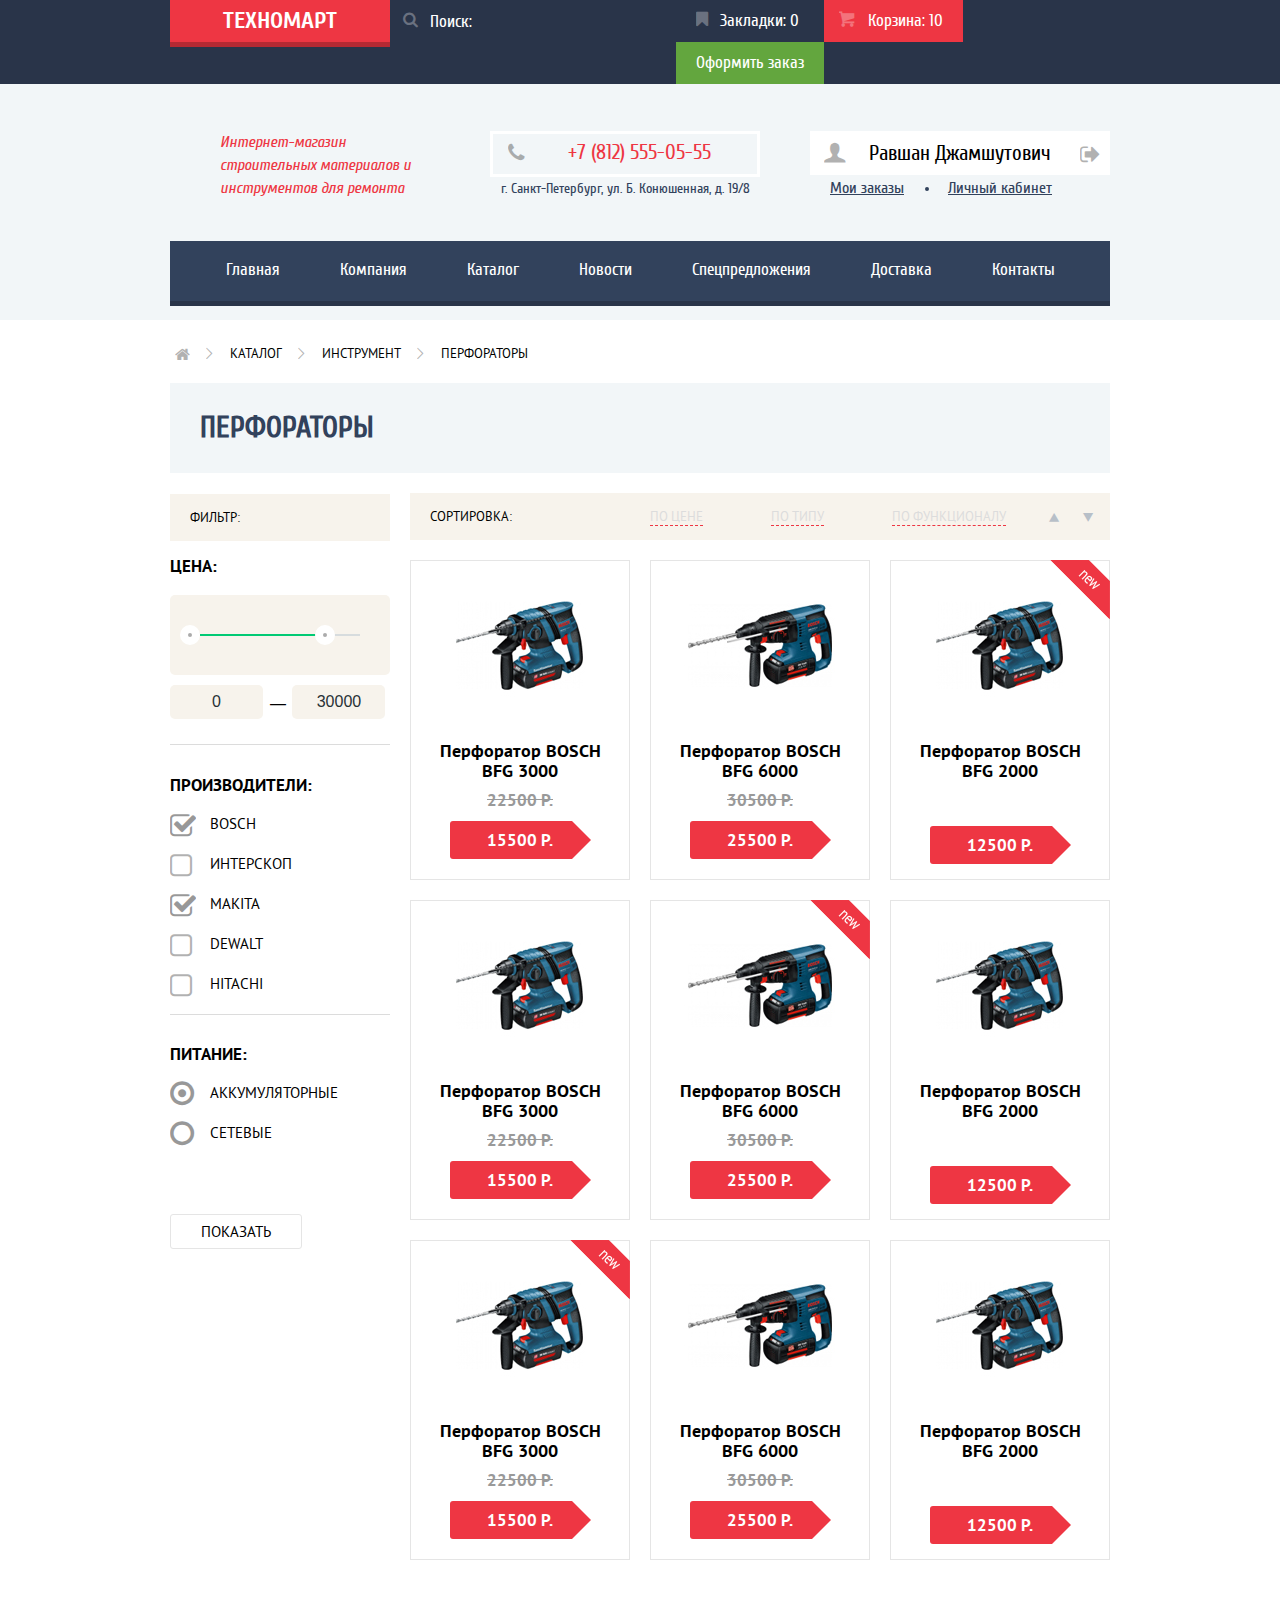
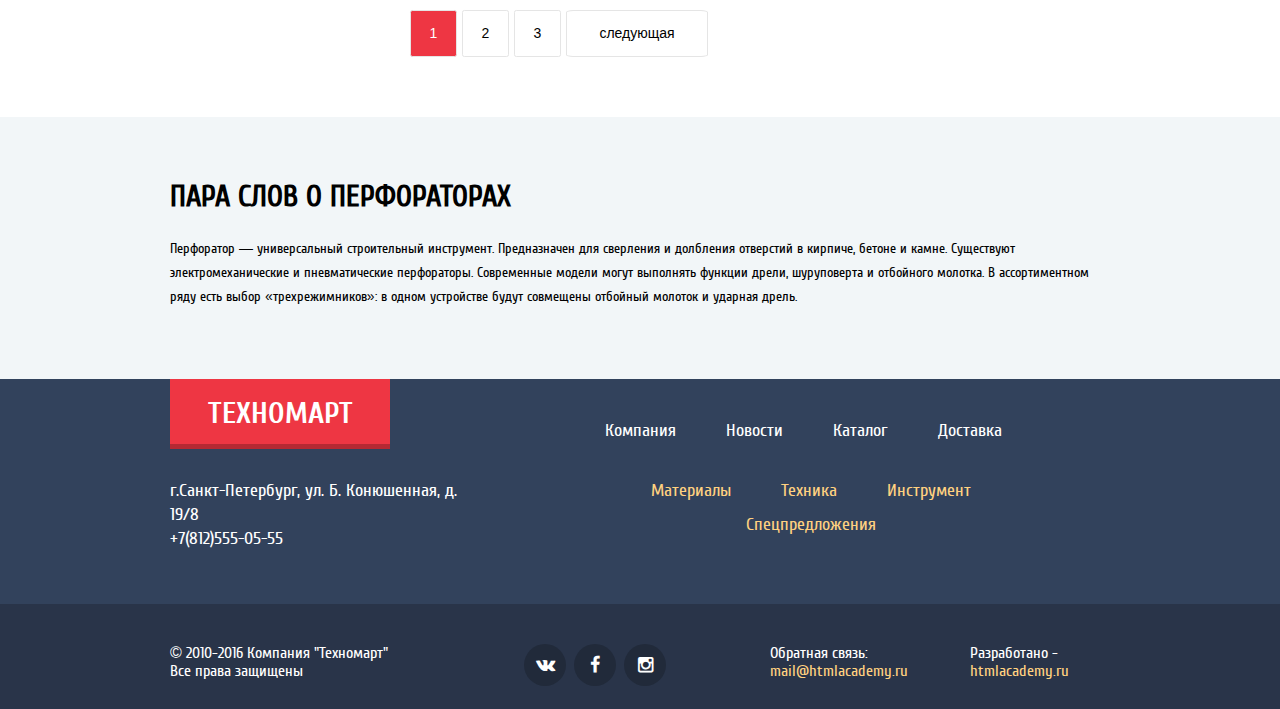
==== catalog.html @ ad040eb3 "правки" ====
<!DOCTYPE html>
<html lang="ru">
<head>
    <meta charset="UTF-8">
    <title>перфораторы</title>
    <link href="css/normalize.css" rel="stylesheet">
    <link href="css/style.css" rel="stylesheet">
</head>
<body>
<header class="main-header">
    <div class="header-top">
        <div class="container clearfix">
            <a class="button-top-logo" href="index.html">техномарт</a>
            <form class="header-top-search">
                 <input type="search" placeholder="Поиск:">
                <span  class="icon-search"></span>
            </form>
            <div class="header-top-nav">
                <a class="bookmarks" href="#"><span>Закладки: 0</span></a>
                <a class="cart indicator" href="#"><span>Корзина: 10</span></a>
                <a class="action" href="#"><span>Оформить заказ</span></a>
            </div>
        </div>
    </div>
    <div class="container">
        <div class="header-center clearfix">
            <div class="header-center-about">
                <p>Интернет-магазин строительных материалов и инструментов для ремонта</p>
            </div>
            <div class="header-center-contacts">
                <div class="phone">+7 (812) 555-05-55</div>
                <div class="address">г. Санкт-Петербург, ул. Б. Конюшенная, д. 19/8</div>
            </div>
            <div class="header-center-userblock header-center-userblock--margin">
              <div class="user-block">
                  <a class="user" href="#"><span>Равшан Джамшутович</span></a>
                  <a href="#" class="user-out">exit</a>
              </div>
                <a class="offers" href="#">Мои заказы</a>
                <a class="personal-account" href="#">Личный кабинет</a>
            </div>
        </div>

        <div class="header-navigation clearfix">
            <ul>
                <li><a href="index.html">Главная</a></li>
                <li><a href="#">Компания</a></li>
                <li><a href="catalog.html">Каталог</a></li>
                <li><a href="#">Новости</a></li>
                <li><a href="#">Спецпредложения</a></li>
                <li><a href="#">Доставка</a></li>
                <li><a href="#">Контакты</a></li>
            </ul>
        </div>

    </div>
</header>

<main>
    <div class="container">
        <div class="breadcrumbs">
            <ul>
                <li class="home-page"><a href="index.html"></a></li>
                <li><a href="#">каталог</a></li>
                <li><a href="#">инструмент</a></li>
                <li>перфораторы</li>
            </ul>
        </div>
        <div class="header">
            <h1>перфораторы</h1>
        </div>
        <div class="clearfix">
            <section class="conteiner-left">
                <div class="filters">
                    <span>фильтр:</span>
                </div>
                <div class="filter-header">
                    <h2>цена:</h2>
                </div>
                <div class="range-filter">
                    <div class="range-controls">
                        <div class="scale">
                            <div class="bar"></div>
                        </div>
                        <div class="toggle min-toggle"></div>
                        <div class="toggle max-toggle"></div>
                    </div>
                    <div class="price-controls">
                        <input class="min-price" type="text" value="0">
                        <input class="max-price" type="text" value="30000">
                    </div>
                </div>
                <form class="filter-items">
                    <div class="filter-manufacturers">
                        <h2>производители:</h2>

                        <div class="filter-checkbox">
                            <input type="checkbox" id="bosch" checked>
                            <label for="bosch">bosch</label>

                        </div>

                        <div class="filter-checkbox">
                            <input type="checkbox" id="interscop">
                            <label for="interscop">интерскоп</label>

                        </div>

                        <div class="filter-checkbox">
                            <input type="checkbox" id="makita" checked>
                            <label for="makita">makita</label>
                        </div>

                        <div class="filter-checkbox">
                            <input type="checkbox" id="dewalt">
                            <label for="dewalt">dewalt</label>
                        </div>

                        <div class="filter-checkbox">
                            <input type="checkbox" id="hitachi">
                            <label for="hitachi">hitachi</label>
                        </div>

                    </div>
                    <div class="filter-power">
                        <h2>питание:</h2>
                        <div class="filter-radio">
                            <input type="radio" id="accumulator" name="power" checked>
                            <label for="accumulator">аккумуляторные</label>
                        </div>

                        <div class="filter-radio">
                            <input type="radio" id="jack" name="power">
                            <label for="jack">сетевые</label>
                        </div>
                    </div>

                    <a class="button submit" href="#">показать</a>
                </form>
            </section>
            <section class="conteiner-right">
                <div class="sort-navigation">
                    <ul class="sort">
                        <li><span>сортировка:</span></li>
                        <li><a class="sort-price active" href="#">по цене</a></li>
                        <li><a class="sort-type" href="#">по типу</a></li>
                        <li><a class="sort-function" href="#">по функционалу</a></li>
                        <li><a class="controls" href="#"><span class="icon-up-dir"></span></a></li>
                        <li><a class="controls" href="#"><span class="icon-down-dir"></span></a></li>
                    </ul>
                </div>
                <div class="items">
                    <article class="item">
                        <div class="actions">
                            <a href="#" class="btn buy">Купить</a>
                            <a href="#" class="btn bookmark">В закладки</a>
                        </div>
                        <div class="item-image">
                            <img src="img/perforator1.jpg" width="218" height="170" alt="Перфоратор BOSCH BFG 3000">
                        </div>
                        <div class="item-title">Перфоратор <span>bosch bfg 3000</span></div>
                        <div class="item-price-last">22500 Р.</div>
                        <div class="item-price-new">15500 Р.</div>
                    </article>
                    <article class="item">
                        <div class="actions">
                            <a href="#" class="btn buy">Купить</a>
                            <a href="#" class="btn bookmark">В закладки</a>
                        </div>
                        <div class="item-image">
                            <img src="img/perforator2.jpg" width="218" height="170" alt="Перфоратор BOSCH BFG 6000">
                        </div>
                        <div class="item-title">Перфоратор <span>bosch bfg 6000</span></div>
                        <div class="item-price-last">30500 Р.</div>
                        <div class="item-price-new">25500 Р.</div>
                    </article>
                    <article class="item new nosale">

                        <div class="actions">
                            <a href="#" class="btn buy">Купить</a>
                            <a href="#" class="btn bookmark">В закладки</a>
                        </div>
                        <div class="item-image">
                            <img src="img/perforator1.jpg" width="218" height="170" alt="Перфоратор BOSCH BFG 3000">
                        </div>
                        <div class="item-title">Перфоратор <span>bosch bfg 2000</span></div>
                        <div class="item-price-new">12500 Р.</div>
                    </article>
                    <article class="item">
                        <div class="actions">
                            <a href="#" class="btn buy">Купить</a>
                            <a href="#" class="btn bookmark">В закладки</a>
                        </div>
                        <div class="item-image">
                            <img src="img/perforator1.jpg" width="218" height="170" alt="Перфоратор BOSCH BFG 3000">
                        </div>
                        <div class="item-title">Перфоратор <span>bosch bfg 3000</span></div>
                        <div class="item-price-last">22500 Р.</div>
                        <div class="item-price-new">15500 Р.</div>
                    </article>
                    <article class="item new">
                        <div class="actions">
                            <a href="#" class="btn buy">Купить</a>
                            <a href="#" class="btn bookmark">В закладки</a>
                        </div>
                        <div class="item-image">
                            <img src="img/perforator2.jpg" width="218" height="170" alt="Перфоратор BOSCH BFG 6000">
                        </div>
                        <div class="item-title">Перфоратор <span>bosch bfg 6000</span></div>
                        <div class="item-price-last">30500 Р.</div>
                        <div class="item-price-new">25500 Р.</div>
                    </article>
                    <article class="item nosale">
                        <div class="actions">
                            <a href="#" class="btn buy">Купить</a>
                            <a href="#" class="btn bookmark">В закладки</a>
                        </div>
                        <div class="item-image">
                            <img src="img/perforator1.jpg" width="218" height="170" alt="Перфоратор BOSCH BFG 2000">
                        </div>
                        <div class="item-title">Перфоратор <span>bosch bfg 2000</span></div>
                        <div class="item-price-new">12500 Р.</div>
                    </article>
                    <article class="item new">
                        <div class="actions">
                            <a href="#" class="btn buy">Купить</a>
                            <a href="#" class="btn bookmark">В закладки</a>
                        </div>
                        <div class="item-image">
                            <img src="img/perforator1.jpg" width="218" height="170" alt="Перфоратор BOSCH BFG 3000">
                        </div>
                        <div class="item-title">Перфоратор <span>bosch bfg 3000</span></div>
                        <div class="item-price-last">22500 Р.</div>
                        <div class="item-price-new">15500 Р.</div>
                    </article>
                    <article class="item">
                        <div class="actions">
                            <a href="#" class="btn buy">Купить</a>
                            <a href="#" class="btn bookmark">В закладки</a>
                        </div>
                        <div class="item-image">
                            <img src="img/perforator2.jpg" width="218" height="170" alt="Перфоратор BOSCH BFG 6000">
                        </div>
                        <div class="item-title">Перфоратор <span>bosch bfg 6000</span></div>
                        <div class="item-price-last">30500 Р.</div>
                        <div class="item-price-new">25500 Р.</div>
                    </article>
                    <article class="item nosale">
                        <div class="actions">
                            <a href="#" class="btn buy">Купить</a>
                            <a href="#" class="btn bookmark">В закладки</a>
                        </div>
                        <div class="item-image">
                            <img src="img/perforator1.jpg" width="218" height="170" alt="Перфоратор BOSCH BFG 2000">
                        </div>
                        <div class="item-title">Перфоратор <span>bosch bfg 2000</span></div>
                        <div class="item-price-new">12500 Р.</div>
                    </article>
                </div>

                <ul class="paginator">
                    <li class="paginator-item"><a class="active" href="#">1</a></li>
                    <li class="paginator-item"><a href="#">2</a></li>
                    <li class="paginator-item"><a href="#">3</a></li>
                    <li class="paginator-item paginator-item-next"><a href="#">следующая</a></li>
                </ul>

            </section>
        </div>

    </div>
    <section class="info">
        <div class="container">
            <h3>пара слов о перфораторах</h3>
            <p>Перфоратор — универсальный строительный инструмент. Предназначен для сверления и долбления отверстий в
                кирпиче, бетоне и камне.
                Существуют электромеханические и пневматические перфораторы. Современные модели могут выполнять функции
                дрели, шуруповерта и отбойного молотка. В ассортиментном ряду есть выбор «трехрежимников»: в одном
                устройстве будут совмещены отбойный молоток и ударная дрель.
            </p>
        </div>
    </section>


</main>

<footer class="main-footer">
    <div class="container">
        <div class="footer-top clearfix">
            <a class="header-top-logo" href="index.html">техномарт</a>
            <div class="footer-top-navigation">
                <ul>
                    <li><a href="#">Компания</a></li>
                    <li><a href="#">Новости</a></li>
                    <li><a href="#">Каталог</a></li>
                    <li><a href="#">Доставка</a></li>
                    <li><a href="#">Контакты</a></li>
                </ul>
            </div>
        </div>
        <div class="footer-center clearfix">
            <div class="footer-center-contacts">
                <div class="address">г.Санкт-Петербург, ул. Б. Конюшенная, д. 19/8</div>
                <div class="phone">+7(812)555-05-55</div>
            </div>
            <div class="footer-center-navigation">
                <ul>
                    <li><a href="#">Материалы</a></li>
                    <li><a href="#">Техника</a></li>
                    <li><a href="#">Инструмент</a></li>
                    <li><a href="#">Спецпредложения</a></li>
                </ul>
            </div>
        </div>
    </div>
    <div class="footer-bottom">
        <div class="container">
            <div class="footer-bottom-info">
                <div>© 2010-2016 Компания "Техномарт"</div>
                <div> Все права защищены</div>
            </div>
            <div class="footer-bottom-social">
                <a class="social-btn vk" href="#"></a>
                <a class="social-btn facebook" href="#"></a>
                <a class="social-btn instagramm" href="#"></a>
            </div>

            <div class="footer-bottom-develop">
                <span>Разработано -</span>
                <a class="cite" href="https://htmlacademy.ru">htmlacademy.ru</a>
             </div>


                <div class="footer-bottom-mail">
                    <span>Обратная связь:</span>
                    <a class="cite" href="https://htmlacademy.ru/contacts">mail@htmlacademy.ru</a>
                </div>


        </div>
    </div>
</footer>

 <div class="modal-content">
     <button class="modal-content-close" type="button" title="Закрыть">Закрыть</button>
     <div class="modal-cart">
        <h2 class="modal-content-title">Товар добавлен в корзину!</h2>
    </div>

    <div class="modal-bottom">
        <a class="button-2 order" href="#">оформить заказ</a>
        <a class="button-2 close" href="#">продолжить покупки</a>
    </div>
</div>


<script src="js/popup-cart.js"></script>


</body>
</html>
---- css/style.css ----
@font-face {
    font-family: "Cuprum Regular";
    src: url("../fonts/cuprum.woff");
}

@font-face {
    font-family: "Cuprum Bold";
    src: url("../fonts/cuprumbold.woff");
}

@font-face {
    font-family: "Cuprum Bold Italic";
    src: url("../fonts/cuprumbolditalic.woff");
}

@font-face {
    font-family: "Cuprum Italic";
    src: url("../fonts/cuprumitalic.woff");
}

@font-face {
    font-family: "PT Sans Regular";
    src: url("../fonts/ptsans.woff");
}

@font-face {
    font-family: "PT Sans Bold";
    src: url("../fonts/ptsansbold.woff");
}

@font-face {
    font-weight: normal;
    font-style: normal;

    font-family: "symbols-technomart";
    src: url("../fonts/symbols-technomart.woff") format("woff"),
    url("../fonts/symbols-technomart.woff2") format("woff2");
}

[class^="icon-"]::before,
[class*=" icon-"]::before {
    display: inline-block;
    width: 1em;
    margin-right: 0.2em;
    margin-left: 0.2em;

    font-weight: normal;
    line-height: 1em;
    font-family: "symbols-technomart";
    text-align: center;
    text-transform: none;
    text-decoration: inherit;
    font-style: normal;
    font-variant: normal;

    speak: none;
}

.icon-left::before {
    content: "\3c";
}

/* "&lt;" */
.icon-right::before {
    content: "\3e";
}

/* "&gt;" */
.icon-basket::before {
    content: "\62";
}

/* "b" */
.icon-facebook::before {
    content: "\66";
}

/* "f" */
.icon-twitter::before {
    content: "\74";
}

/* "t" */
.icon-vk::before {
    content: "\76";
}

/* "v" */
.icon-up::before {
    content: "\2c4";
}

/* "˄" */
.icon-down::before {
    content: "\2c5";
}

/* "˅" */
.icon-left-big::before {
    content: "\2190";
}

/* "←" */
.icon-right-big::before {
    content: "\2192";
}

/* "→" */
.icon-login::before {
    content: "\2386";
}

/* "⎆" */
.icon-logout::before {
    content: "\241b";
}

/* "␛" */
.icon-up-dir::before {
    content: "\25b2";
    line-height: 18px;
}

/* "▲" */
.icon-down-dir::before {
    content: "\25bc";
    line-height: 18px;
}

/* "▼" */
.icon-circle::before {
    content: "\25cb";
}

/* "○" */
.icon-circle-dot::before {
    content: "\25cf";
}

/* "●" */
.icon-star::before {
    content: "\2605";
}

/* "★" */
.icon-check-off::before {
    content: "\2610";
}

/* "☐" */
.icon-check-on::before {
    content: "\2611";
}

/* "☑" */
.icon-youtube::before {
    content: "\f39e";
}

/* "" */
.icon-home::before {
    content: "🏠";
}

/* "\1f3e0" */
.icon-user::before {
    content: "👨";
}

/* "\1f468" */
.icon-phone::before {
    content: "📞";
}

/* "\1f4de" */
.icon-instagramm::before {
    content: "📷";
}

/* "\1f4f7" */
.icon-search::before {
    content: "🔍";
}

/* "\1f50d" */
.icon-bookmark::before {
    content: "🔖";
}

/* "\1f516" */

.icon-search {
    position: absolute;
    color: #6a7180;
    right: 208px;
    bottom: 13px;
}

.header-top-search:hover .icon-search {
    color: #ffffff;
}

.header-top-search input[type="search"]:focus + span {
    color: #ee3643;
}

.icon-up-dir, .icon-down-dir {
    color: #b7bfc8;
    font-size: 22px;

}

.icon-up-dir:hover, .icon-down-dir:hover {
    color: #010101;
}

.icon-up-dir:active, .icon-down-dir:active {
    color: #ee3643;
}

html, body {
    margin: 0;
    padding: 0;
}

a {
    text-decoration: none;
}

.container {
    margin: 0 auto;
    width: 940px;
    padding: 0 10px;
}

.clearfix::after {
    content: "";
    display: table;
    clear: both;
}

img {
    max-width: 100%;
    height: auto;
}

/* header */

.main-header {
    min-height: 320px;
    background-color: #f2f6f8;
    font-family: "Cuprum Regular", 'Arial', sans-serif;
}

.header-top {
    background-color: #293449;
    min-height: 42px;

}

.header-top .button-top-logo {
    float: left;
    width: 220px;
    background-color: #ee3643;
    color: #ffffff;
    font-family: "Cuprum Bold", 'Arial', sans-serif;
    font-size: 24px;
    line-height: 24px;
    text-transform: uppercase;
    text-align: center;
    padding-top: 9px;
    padding-bottom: 9px;
    position: relative;
}

.button-top-logo::after {
    content: '';
    border: 5px solid #b52933;
    border-top: none;
    border-right: none;
    border-left: none;
    position: absolute;
    top: 100%;
    left: 0;
    width: 100%;
}

.header-top .button-top-logo:hover, .header-top .button-top-logo:active {
    background-color: #ca2c37;
}

.header-top-search {
    float: left;
    width: 240px;
    height: 42px;
    position: relative;
}

input[type="search"] {
    border: none;
    background: none;
    outline: none;
    width: 245px;
    font-size: 17px;
    height: 40px;
    padding-left: 40px;
    font-family: "Cuprum Regular", 'Arial', sans-serif;
}

.header-top-search input[type="search"]:focus {
    background: #ffffff;
}

.header-top-search input::-webkit-input-placeholder {
    color: #ffffff;
}

.header-top-nav {
    float: right;
    width: 434px;
    font-size: 0;
    font-family: "Cuprum Regular", 'Arial', sans-serif;

    line-height: 18px;
}

a.bookmarks, a.cart, a.action {
    font-size: 17px;
    display: inline-block;
    vertical-align: top;
    text-align: center;
    position: relative;
    color: #ffffff;
}

a.bookmarks:hover:not(.indicator), a.cart:hover:not(.indicator) {
    background-color: #212a3a;
}

a.bookmarks, a.cart {
    padding: 12px 25px 12px 44px;
}

.header-top-nav a:active span {
    opacity: 0.5;
}

a.bookmarks::before {
    content: "\1f516";
    position: absolute;
    bottom: 13px;
    left: 20px;
    display: block;
    font-family: symbols-technomart;
    color: #ffffff;
    opacity: 0.3;
}

a.bookmarks:hover::before, a.cart:hover::before {
    opacity: 1;
}

a.bookmarks:active::before, a.cart:active::before {
    opacity: 0.3;
}

a.cart {
    text-align: right;
    padding-right: 20px;
}

a.cart::before {
    content: "\62";
    position: absolute;
    bottom: 13px;
    left: 15px;
    display: block;
    font-family: symbols-technomart;
    color: #ffffff;
    opacity: 0.3;
}

.indicator{
    background: #ee3643;
}

.indicator:hover {
    background-color: #ca2c37;
}

a.action {
    background-color: #63a63e;
    padding: 12px 20px;
}

a.action:hover {
    background-color: #5fbb2d;
}

.action:active {
    opacity: 0.9;
}

.header-center {
    min-height: 90px;
    padding-top: 47px;
    padding-bottom: 20px;
}

.header-center-about {
    float: left;
    width: 200px;
    color: #ee3643;
    font-family: "Cuprum Italic", 'Arial', sans-serif;
    text-align: left;
    margin-left: 50px;
    margin-right: 70px;
    font-size: 16px;
    line-height: 23px;
}

.header-center-about p {
    margin: 0;
}

.header-center-contacts {
    float: left;
    width: 270px;
}

.header-center-contacts .phone {
    color: #ee3643;
    font-size: 21px;
    line-height: 17px;
    border: 3px solid white;
    position: relative;
    height: 30px;
    padding-top: 10px;
    padding-left: 75px;
}

.header-center-contacts .phone::before {
    content: "\1f4de";
    position: absolute;
    bottom: 13px;
    left: 15px;
    display: block;
    font-family: symbols-technomart;
    color: #000000;
    opacity: 0.3;
}

.header-center-contacts .address {
    color: #32425c;
    font-size: 14px;
    line-height: 24px;
    text-align: center;
}

.header-center-userblock {
    float: right;
    width: 300px;
}

.header-center-userblock--margin{
    margin-top:15px;
}

a.login {

    background-color: #ffffff;
    position: relative;

    padding-top: 12px;
    padding-bottom: 12px;
    padding-left: 50px;
    padding-right: 25px;

    font-size: 21px;
    line-height: 18px;
    color: #000000;
    margin-right: 10px;
    margin-left: 5px;
    display: inline-block;
    vertical-align: top;
}

a.login::before {
    content: "\2386";
    position: absolute;
    bottom: 13px;
    left: 20px;
    display: block;
    font-family: symbols-technomart;
    color: #000000;
    opacity: 0.3;
}

a.login:hover {
    color: #ee3643;
}

a.login:hover::before {
    opacity: 1;
}

a.login:active::before {
    opacity: 0.3;
}

a.registration {

    background-color: #ffffff;
    padding: 12px 25px;
    font-size: 21px;
    line-height: 18px;
    color: #000000;
    display: inline-block;
    vertical-align: top;
}

a.registration:hover {
    color: #ee3643;
}

a.registration:active, a.login:active, a.offers:active, a.personal-account:active {
    color: #c5c5c5;
}

a.user {
    color: #000000;
    font-size: 21px;
    line-height: 18px;
    vertical-align: top;
    padding-left: 10px;
    padding-right: 10px;
    padding-bottom: 13px;
    padding-top: 13px;
    background-color: #ffffff;
    display: block;
    text-align: center;
    margin-top: -15px;
    position: relative;
}

a.user::before {
    content: "\1f468";
    position: absolute;
    bottom: 13px;
    left: 14px;
    display: block;
    font-family: "symbols-technomart";
    color: #000000;
    opacity: 0.3;
}

a.user:hover::before {
    opacity: 1;
    color: #32425c;
}

.user:active span, a.user:active::before, .offers:active, .personal-account:active {
    opacity: 0.3;
}

.user-block{
    position: relative;

}

.user-out{
    font-size: 0;
    display: block;
}

a.user-out::after {
    content: "\241b";
    position: absolute;
    bottom: 9px;
    right: 10px;
    display: block;
    font-family: "symbols-technomart";
    color: #000000;
    opacity: 0.3;
    font-size: 22px;
}

a.user-out:hover::after{
    color: #32425c ;
    opacity: 1;
}

a.user-out:active::after{
    color: #000000 ;
    opacity: 0.3;
}

.offers, .personal-account {
    color: #32425c;
    font-size: 16px;
    line-height: 26px;
    text-decoration: underline;
    margin-left: 20px;
    padding-right: 20px;
}

a.offers:hover, a.personal-account:hover {
    color: #ee3643;
}

.personal-account {
    position: relative;
}

.personal-account::before {
    content: '';
    border: 2px solid #32425c;
    border-radius: 50%;
    position: absolute;
    top: 8px;
    left: -23px;

}

.header-navigation {
    border: 5px solid #293449;
    border-top: none;
    border-right: none;
    border-left: none;
    font-size: 0;
}

.header-navigation ul {
    margin: 0;
    background-color: #32425c;
    height: 60px;
    text-align: center;
    font-size: 0;
}

.header-navigation li {
    display: inline-block;
    vertical-align: top;

}

.header-navigation a {
    font-size: 17px;
    line-height: 17px;
    color: #ffffff;
    display: block;
    padding-top: 20px;
    padding-bottom: 25px;
    padding-left: 30px;
    padding-right: 30px;
}

.header-navigation a:hover {
    background-color: #293449;
}

.header-navigation a:active {
  background-color: #1d2739;
    color: rgba(255, 255, 255, 0.51);
}

.header-navigation ul:first-child {
    padding-left: 0px;

}

/* catalog */

.breadcrumbs {
    font-size: 0;
    padding-top: 25px;
    margin-left: -20px;

}

.home-page {
    position: relative;
}

.home-page::before {
    content: "\1f3e0";
    position: absolute;
    bottom: 0;
    right: 40px;
    display: block;
    font-family: "symbols-technomart";
    color: #000000;
    opacity: 0.3;
    font-size: 16px;
}

.breadcrumbs a::before {
    content: "\3e";
    position: absolute;
    bottom: 0;
    right: 18px;
    display: block;
    font-family: "symbols-technomart";
    color: #000000;
    opacity: 0.3;
}

.breadcrumbs li {
    display: inline-block;
    vertical-align: top;
    position: relative;
    font-size: 13px;
    color: #000000;
    line-height: 18px;
    font-family: "PT Sans Regular", 'Arial', sans-serif;
    text-transform: uppercase;
}

.breadcrumbs a {
    font-size: 13px;
    padding-right: 40px;
    color: #000000;
    line-height: 18px;
    font-weight: normal;
    font-family: "PT Sans Regular", 'Arial', sans-serif;
    text-transform: uppercase;

}

.header h1 {
    background-color: #f2f6f8;
    font-family: "Cuprum Regular", 'Arial', sans-serif;
    line-height: 30px;
    font-size: 30px;
    text-transform: uppercase;
    color: #32425c;
    height: 60px;
    padding-left: 30px;
    padding-top: 30px;
}

.conteiner-left {
    width: 220px;
    float: left;
    margin-top: 15px;
}

.filters span {
    font-family: PT Sans Regular, 'Arial', sans-serif;
    font-size: 13px;
    line-height: 18px;
    background-color: #f7f3ec;
    text-transform: uppercase;
    padding: 15px 150px 15px 20px;

}

h2 {
    font-family: PT Sans Bold, 'Arial', sans-serif;
    font-size: 17px;
    line-height: 30px;
    text-transform: uppercase;
    padding-top: 10px;

}

.range-filter {
    width: 220px;
    margin-bottom: 25px;

}

.range-controls {
    position: relative;
    height: 80px;
    margin-bottom: 10px;
    padding: 0 30px;
    border-radius: 5px;
    overflow: hidden;
    background-color: #f7f3ec;
}

.scale {
    margin-top: 39px;
    height: 2px;
    background-color: #d7dcde;
}

.bar {
    height: 2px;
    background: #00ca74;
    width: 130px;
}

.toggle {
    position: absolute;
    top: 30px;
    width: 4px;
    height: 4px;
    border: 8px solid white;
    background: #ababab;
    cursor: pointer;
    border-radius: 50%;
}

.min-toggle {
    left: 10px;
}

.max-toggle {
    left: 145px;
}

.price-controls input {
    width: 55px;
    padding: 8px 19px;
    border: none;
    background: #f7f3ec;
    font-size: 16px;
    font-family: "Tahoma", sans-serif;
    text-align: center;
    color: #283136;
    border-radius: 5px;
    outline: none;
}

.price-controls {
    position: relative;
}

.price-controls::after {
    content: '—';
    position: absolute;
    left: 100px;
    top: 10px;

}

input.min-price {
    margin-right: 25px;
}

.filter-checkbox label, .filter-radio label {
    font-family: PT Sans Regular, 'Arial', sans-serif;
    font-size: 15px;
    line-height: 20px;
    text-transform: uppercase;
    padding-left: 40px;
}

.filter-checkbox label:hover, .filter-radio label:hover {
    cursor: pointer;
}

.filter-checkbox input[type="checkbox"], .filter-radio input[type="radio"] {
    display: none;
}

.filter-checkbox input[type="checkbox"] + label, .filter-radio input[type="radio"] + label {
    position: relative;

}

.filter-checkbox input[type="checkbox"] + label::before {
    content: "\2610";
    display: block;
    position: absolute;
    top: 2px;
    left: 0;
    font-size: 28px;
    opacity: 0.3;
    font-family: "symbols-technomart";
}

.filter-checkbox input[type="checkbox"]:checked + label::before {
    content: "\2611";
    display: block;
    position: absolute;
    top: 2px;
    left: 0;
    font-size: 28px;
    opacity: 0.4;
    font-family: "symbols-technomart";
}

.filter-checkbox input[type="checkbox"]:disabled + label::before,
.filter-checkbox input[type="checkbox"]:checked:disabled + label::before,
.filter-radio input[type="radio"]:disabled + label::before,
.filter-radio input[type="radio"]:checked:disabled + label::before,
input:disabled + label, input:disabled + label:hover {
    opacity: 0.3;
    cursor: default;
}

.filter-radio input[type="radio"]:checked + label::before {
    content: "\25cf";
    display: block;
    position: absolute;
    top: 0px;
    left: 0;
    font-size: 28px;
    opacity: 0.4;
    font-family: "symbols-technomart";
}

.filter-radio input[type="radio"] + label::before {
    content: "\25cb";
    display: block;
    position: absolute;
    top: 0px;
    left: 0;
    font-size: 28px;
    opacity: 0.4;
    font-family: "symbols-technomart";
}

.filter-manufacturers {
    border-bottom: 1px solid gainsboro;
    border-top: 1px solid gainsboro;
}

.filter-power {

}

.filter-checkbox, .filter-radio {
    margin-bottom: 20px;

}

.filter-radio:last-child {
    margin-bottom: 80px;

}

a.button {
    border: 1px solid #e5e5e5;
    padding: 7px 30px;
    font-family: PT Sans Regular, 'Arial', sans-serif;
    font-size: 15px;
    line-height: 18px;
    color: #000000;
    text-transform: uppercase;
    border-radius: 3px;
}



a.button.submit:hover {
    border: 1px solid #bdc6ca;
    background-color: #ffffff;
}

a.button.submit:active {
    border: 1px solid #ee3643;
    background-color: #ffffff;
}

.conteiner-right {
    float: right;
    width: 700px;
}

.sort-navigation {
    font-family: PT Sans Regular, 'Arial', sans-serif;
    font-size: 13px;
    line-height: 18px;
    background-color: #f7f3ec;
    text-transform: uppercase;
    padding-top: 2px;
    height: 45px;
    text-align: left;
    vertical-align: top;
}

.sort-navigation ul {
    padding-left: 20px;
}

.sort-navigation li {
    display: inline-block;
    background-color: #f7f3ec;
    padding-right: 65px;
    vertical-align: top;
}

.sort-navigation li:first-child {
    padding-right: 135px;
}

.sort li:nth-child(4) {
    padding-right: 30px;
}

.sort li:nth-child(5), .sort li:nth-child(6) {
    padding-right: 0;
}

a.sort-price, a.sort-type, a.sort-function {
    color: gainsboro;
    border-bottom: 1px dashed #ee3643;
}

a.sort-price:hover, a.sort-type:hover, a.sort-function:hover {
    color: #000000;
    border-bottom: 1px solid #ee3643;
}

.sort-navigation a:active {
    border: none;
    color: #ee3643;
}

.paginator {
    font-size: 0;
    vertical-align: top;
    margin-top: 50px;
    margin-bottom: 60px;
    padding-left: 0;
}

.paginator a {
    text-decoration: none;
    display: block;
    font-size: 14px;
    line-height: 24px;
    border: 1px solid #e5e5e5;
    border-radius: 5%;
    width: 45px;
    min-height: 25px;
    text-align: center;
    padding: 10px 0px;
    color: #000000;
}

.paginator li a:active:not(.active) {
    border: 1px solid #ee3643;
    border-radius: 5%;
}

.paginator a.active {
    color: #ffffff;
    background-color: #ee3643;
    cursor: default;
}

.paginator a:hover:not(.active) {
    border: 1px solid #bdc6ca;
}

.paginator li {
    list-style: none;
    display: inline-block;
    margin-right: 5px;
    vertical-align: top;
}

.paginator-item-next a {
    width: 140px;
}

section.info {
    background-color: #f2f6f8;
}

h3 {
    font-family: "Cuprum Regular", 'Arial', sans-serif;
    line-height: 30px;
    font-size: 30px;
    text-transform: uppercase;
    color: #000000;
    padding-top: 65px;
    padding-bottom: 25px;
    margin: 0;

}

.info p {
    text-align: left;
    line-height: 24px;
    font-family: "Cuprum Regular", 'Arial', sans-serif;
    padding-bottom: 70px;
    font-size: 14px;
    margin: 0;
}

/* index */

section.promo {
    padding-top: 60px;
}

.promo-top {

}

.promo-item {
    width: 300px;
    height: 125px;
    margin-bottom: 20px;
    position: relative;

}

.promo-name {
    font-family: "Cuprum Bold", 'Arial', sans-serif;
    font-size: 24px;
    line-height: 30px;
    color: #ffffff;
    padding-top: 20px;
    padding-left: 20px;
    display: block;
    margin-bottom: 20px;
}

.promo-btn {
    font-family: "Cuprum Regular", 'Arial', sans-serif;
    font-size: 14px;
    line-height: 18px;
    color: #ffffff;
    display: block;
    padding: 10px 10px;
    text-align: center;
    background-color: rgba(74, 74, 74, 0.2);
    width: 125px;
    border-radius: 7%;
    margin-left: 20px;
    text-transform: uppercase;
}

.promo-btn:hover {
    background-color: rgba(74, 74, 74, 0.3);
}

.promo-btn:active {
    background-color: rgba(74, 74, 74, 0.4);
}

.promo-item-materials {
    float: left;
    background-color: #f6b22d;
    margin-right: 20px;

}

.promo-item-materials::after {
    content: '';
    position: absolute;
    top: 35px;
    right: 45px;
    background: url("../img/sprite.png") 0 -135px no-repeat;
    width: 44px;
    height: 65px;
}

.promo-item-tools {
    float: left;
    background-color: #4aafde;
}

.promo-item-tools::after {
    content: '';
    position: absolute;
    top: 40px;
    right: 25px;
    background: url("../img/sprite.png") 0 -262px no-repeat;
    width: 75px;
    height: 61px;
}

.promo-item-tech {
    float: right;
    background-color: #cc79d1;
}

.promo-item-tech::after {
    content: '';
    position: absolute;
    top: 40px;
    right: 25px;
    background: url("../img/sprite.png") 0 -200px no-repeat;
    width: 78px;
    height: 62px;
}

.promo-bottom {
    margin-bottom: 30px;
}

.slider2 {
    background-color: #f2f6f8;
}

/* slider2 */

.slider {
    position: relative;
    width: 940px;
    min-height: 310px;
    margin: 0 auto;
    font-family: "Cuprum Regular", 'Arial', sans-serif;
    overflow: hidden;
}

.slider input[type="radio"] {
    display: none;
}

.slider-nav {
    position: absolute;
    bottom: 100px;
    z-index: 10;
    font-size: 0;
    left: -40px;
    text-align: center;
    width: 240px;
    height: 185px;
}

.slider-nav label {
    vertical-align: top;
    cursor: pointer;
    color: #ffffff;
    background-color: #32425c;
    font-family: "Cuprum Bold", 'Arial', sans-serif;
    font-size: 21px;
    line-height: 30px;
    display: block;
    border-bottom: 1px solid #293449;
    border-top: 1px solid #405069;
    padding-top: 15px;
    padding-bottom: 15px;
    text-align: left;
    padding-left: 20px;
}

.slider-nav label:hover {
    background-color: #293449;
}

.slider-nav label.active {
    background-color: #ffffff;
    color: #32425c;
}

.slider-nav::after {
    content: '';
    position: absolute;
    top: -45px;
    right: -1px;
    background: url("../img/separator.png") 0 0 no-repeat;
    width: 10px;
    height: 272px;
    display: block;
}

.slide {
    position: absolute;
    top: 30px;
    right: 0;
    width: 670px;
    height: 310px;
    overflow: hidden;
}

.slide-text {
    width: 300px;
    padding-left: 25px;
    margin-top: -40px;
}

.slides-title {
    font-family: "Cuprum Regular", 'Arial', sans-serif;
    font-size: 31px;
    line-height: 40px;
}

.slide p {
    line-height: 23px;
}

.slide:nth-child(1) {
    background: url("../img/layer131.png") 100% 30px no-repeat;
}

.slide:nth-child(2) {
    background: url("../img/layer130.png") 100% 30px no-repeat;
}

.slide:nth-child(3) {
    background: url("../img/layer119.png") 100% 30px no-repeat;
}

.slide {
    display: none;
}

#btn1:checked ~ .slider-slides .slide:nth-child(1) {
    display: block;
}

#btn2:checked ~ .slider-slides .slide:nth-child(2) {
    display: block;
}

#btn3:checked ~ .slider-slides .slide:nth-child(3) {
    display: block;
}

#btn1:checked ~ .slider-nav label[for="btn1"],
#btn2:checked ~ .slider-nav label[for="btn2"],
#btn3:checked ~ .slider-nav label[for="btn3"] {
    background: #ffffff;
    color: #32425c;
    border-bottom: 1px solid #ffffff;
    border-top: 1px solid #ffffff;
}

/*promo-slider*/

.promo-slider {
    float: left;
    position: relative;
    width: 620px;
    overflow: hidden;

    min-height: 270px;
}

.promo-slide {
    position: absolute;
    top: 0;
    left: 0;

    width: 100%;
    height: 270px;
}

.promo-slider-arrows {
    color: #ffffff;
    font-size: 45px;
}

.promo-slider-arrows .icon-left {
    position: absolute;
    left: 10px;
    top: 110px;
    cursor: pointer;
    z-index: 10;

}

.promo-slider-arrows .icon-right {
    position: absolute;
    right: 10px;
    top: 110px;
    cursor: pointer;
    z-index: 10;
}

.promo-slider input[type="radio"] {
    display: none;
}

.promo-slider-controls {
    position: absolute;
    bottom: 30px;
    left: 50%;
    z-index: 10;

    width: 200px;
    margin-left: -100px;

    text-align: center;
}

.promo-slider-controls label {
    display: inline-block;
    width: 4px;
    height: 4px;
    margin: 0 3px;

    vertical-align: top;

    background: #ffffff;
    border: 3px solid white;
    border-radius: 50%;
    cursor: pointer;
}

.promo-info {
    width: 245px;
    padding-left: 25px;
    padding-top: 25px;

}

.promo-info span {
    font-family: "Cuprum Bold", 'Arial', sans-serif;
    font-size: 36px;
    line-height: 30px;
    color: #ffffff;
    text-transform: uppercase;
}

.promo-info div {
    font-family: "PT Sans Regular", 'Arial', sans-serif;
    font-size: 18px;
    line-height: 24px;
    color: #ffffff;
    padding-top: 5px;
}

a.button-catalog {
    color: #ffffff;
    background-color: #ee3643;
    border: none;
    font-family: "Cuprum Regular", 'Arial', sans-serif;
    font-size: 14px;
    line-height: 18px;
    border-radius: 3%;
    text-align: center;

    padding-top: 11px;
    padding-bottom: 11px;
    margin-top: 120px;
    width: 130px;
    display: block;
}

a.button:hover {
    background-color: #ca2c37;
}

a.button:active {
    background-color: #ba2732;
}

.promo-slide:nth-child(1) {
    background: url("../img/layer99.jpg") 100% 0 no-repeat;
}

.promo-slide:nth-child(2) {
    background: url("../img/layer99copy.jpg") 100% 0 no-repeat;
}

#btn-1:checked ~ .promo-slides .promo-slide:nth-child(1) {
    left: 0;
}

#btn-1:checked ~ .promo-slides .promo-slide:nth-child(2) {
    left: 880px;
}

#btn-2:checked ~ .promo-slides .promo-slide:nth-child(1) {
    left: -880px;
}

#btn-2:checked ~ .promo-slides .promo-slide:nth-child(2) {
    left: 0;
}

#btn-1:checked ~ .promo-slider-controls label[for="btn-1"],
#btn-2:checked ~ .promo-slider-controls label[for="btn-2"] {
    background: #ba2732;
}

.promo-items {
    float: right;
    width: 300px;
}

.promo-item-sale {
    background-color: #85d179;
}

.promo-item-sale::after {
    content: '';
    position: absolute;
    top: 30px;
    right: 25px;
    background: url("../img/sprite.png") 0 0 no-repeat;
    width: 59px;
    height: 72px;
}

.promo-item-delivery {
    background-color: #f6b22d;
}

.promo-item-delivery::after {
    content: '';
    position: absolute;
    top: 40px;
    right: 25px;
    background: url("../img/sprite.png") 0 -72px no-repeat;
    width: 78px;
    height: 63px;
}

section .popular {

}

.popular-title {
    background-color: #f7f3ec;
    height: 90px;
}

h1 {
    font-family: "Cuprum Regular", 'Arial', sans-serif;
    font-size: 30px;
    line-height: 30px;
    text-transform: uppercase;
    color: #32425c;

}

.popular-title h1 {
    width: 375px;
    float: left;
    margin-left: 25px;
    font-weight: normal;
    padding-top: 10px;
}

a.button-popular {
    color: #ffffff;
    background-color: #ee3643;
    border: none;
    float: right;
    width: 215px;
    margin-top: 25px;
    margin-right: 25px;
    border-radius: 5%;
    text-align: center;
    font-family: "Cuprum Regular", 'Arial', sans-serif;
    font-size: 14px;
    line-height: 18px;
    border-radius: 5%;
    cursor: pointer;
    padding-bottom: 10px;
    padding-top: 10px;
}

/*  catalog items */

.items {
    font-size: 0;
    margin: 0;
    margin-bottom: 20px;
}

.item {
    display: inline-block;
    width: 218px;
    height: 318px;
    background-color: #ffffff;
    vertical-align: top;
    border: 1px solid #e5e5e5;
    margin-right: 20px;
    margin-top: 20px;
    position: relative;
    text-align: center;
}

.item .actions {
    display: none;
}

.item:hover .actions {
    display: block;
}

/*  index items */

.popular-items {
    font-size: 0;
    margin: 0;
    margin-bottom: 20px;
}

.popular-item:last-child, .item:nth-child(3n) {
    margin-right: 0;
}

.popular-item {
    display: inline-block;
    width: 218px;
    height: 318px;
    background-color: #ffffff;
    vertical-align: top;
    border: 1px solid #e5e5e5;
    margin-right: 20px;
    margin-top: 20px;
    position: relative;
    text-align: center;
}

.item:hover {
    border: 1px solid #ffffff;
    box-shadow: 0 5px 25px 0 rgba(41, 52, 73, 0.5);
}

.new::before {
    position: absolute;
    top: 0;
    right: 0;
    z-index: 10;
    width: 60px;
    height: 60px;
    content: '';
    background: url("../img/new-flag.png") no-repeat 0 0;
}

.popular-item.new::before {
    top: -1px;
    right: -1px;
}

.item.new::before {
    top: -1px;
    right: -1px;
}


.popular-item:hover {
    border: 1px solid #ffffff;
    box-shadow: 0 5px 25px 0 rgba(41, 52, 73, 0.5);
}

.item-title {
    font-size: 18px;
    line-height: 20px;
    color: #000000;
    font-weight: bold;
    font-family: PT Sans Bold, 'Arial', sans-serif;
    text-align: center;
    padding: 0 25px;
    margin-bottom: 10px;
    position: relative;
    display: inline-block;
    vertical-align: top;
    margin-top: 10px;
}

.nosale .item-title {
    margin-bottom: 45px;
}

.item-title span {
    text-transform: uppercase;
}

.item-price-last {
    font-size: 17px;
    line-height: 18px;
    color: #999999;
    font-weight: bold;
    text-decoration: line-through;
    text-align: center;
    margin-bottom: 10px;
    font-family: PT Sans Bold, 'Arial', sans-serif;
    min-height: 20px;
}

.item-price-new {
    font-size: 17px;
    line-height: 18px;
    color: #ffffff;
    font-weight: bold;

    position: relative;
    width: 80px;
    margin: 0 auto 20px;
    padding: 10px 30px;
    border-radius: 3px;
    background: #ee3643;
    font-family: PT Sans Bold, 'Arial', sans-serif;
}

.item-price-new:after {
    position: absolute;
    top: 0;
    right: -20px;
    width: 0;
    height: 0;
    content: '';
    border: 19px solid #fff;
    border-left-color: #ee3643;
}

.item-image {
    display: block;
    text-align: center;
    overflow: hidden;
}

.item-image img {

}

.actions {
    position: absolute;
    top: 0;
    left: 0;
    width: 218px;
    height: 88px;
    padding: 40px 0;
    background-color: #fff;
}

.actions .buy, .actions .bookmark {
    font-family: 'Cuprum Regular', 'Arial', sans-serif;
    font-size: 14px;
    display: block;
    width: 135px;
    margin: 0 auto 7px;
    padding: 10px 0;
    text-decoration: none;
    text-transform: uppercase;
    color: #fff;
    border-radius: 3px;
    background-color: #63a63e;
}

.actions .buy {
    box-shadow: inset 0 -3px 0 #518534;
    position: relative;
}

.actions .buy:hover {
    background-color: #5fbb2d;
}

a.buy:hover::before {
    color: #ffffff;
    opacity: 1;
}

a.buy:active::before {
    color: #ffffff;
    opacity: 1;
}

.actions .buy:active {
    background-color: #518534;
}

.actions .bookmark {
    width: 129px;
    padding: 7px 0;
    color: #63a63e;
    border: 3px solid #63a63e;
    background-color: #fff;
}

.actions .bookmark:hover {
    border: 3px solid #32425c;
}

.actions .bookmark:active {
    border: 3px solid #c1c6ce;
    color: #c1c6ce;
}

.popular-item .actions {
    display: none;
}

.popular-item:hover .actions {
    display: block;
}

.actions .buy::before {
    content: "\62";
    position: absolute;
    bottom: 11px;
    left: 15px;
    display: block;
    font-family: "symbols-technomart";
    text-transform: none;
    color: #ffffff;
    opacity: 0.3;
}

.popular-manufacturers {
    font-size: 0;
    margin: 0;
    margin-bottom: 55px;
}

.popular-manufacturers div {
    display: inline-block;
    width: 219px;
    height: 145px;
    vertical-align: top;
    border: 1px solid #e5e5e5;
    margin-right: 18px;
    margin-top: 20px;
    line-height: 145px;
    text-align: center;
}

.popular-manufacturers div img {
    vertical-align: middle;
}

.popular-manufacturers div:nth-child(4n) {
    margin-right: 0;
}

.popular-manufacturers div:hover {
    border: 1px solid #ffffff;
    box-shadow: 0 5px 25px 0 rgba(41, 52, 73, 0.5);
}

.popular-manufacturers div:active {
    border: 1px solid #ffffff;
    box-shadow: 0 5px 25px 0 rgba(41, 52, 73, 0.30);
    opacity: 0.3;
}

.service {
    width: 440px;
    padding-top: 30px;
}

.service h2 {
    font-family: "Cuprum Regular", 'Arial', sans-serif;
    font-size: 28px;
}

.service p {
    line-height: 23px;
}

section.info-tehnomart {
    margin-bottom: 85px;
    margin-top: 50px;
}

.info-company {
    float: left;
    width: 570px;
}

.info-company h2 {
    font-family: "Cuprum Regular", 'Arial', sans-serif;
    font-size: 30px;
}

.info-company p {
    font-family: "Cuprum Regular", 'Arial', sans-serif;
    padding-bottom: 10px;
    line-height: 23px;
}

.info-company ul {
    padding-bottom: 20px;
}

.info-company li {
    font-family: "Cuprum Regular", 'Arial', sans-serif;
    list-style: none;
    margin-bottom: 10px;
    font-weight: bold;
    font-size: 18px;
    position: relative;
}

.info-company li::before {
    content: '';
    background: url("../img/red-dash.png") 0 0 no-repeat;
    position: absolute;
    top: 10px;
    left: -36px;
    display: block;
    width: 25px;
    height: 2px;
}

a.button-1 {
    color: #ffffff;
    background-color: #ee3643;
    font-family: "Cuprum Regular", 'Arial', sans-serif;
    font-size: 14px;
    line-height: 18px;
    border-radius: 5%;
    padding: 10px 40px;
    text-transform: uppercase;
    text-align: center;
}

a.button-1:hover {
    background-color: #ca2c37;
}

a.button-1:active {
    background-color: #ba2732;
}

a.button-2 {
    color: #ffffff;
    background-color: #ee3643;
    font-family: "Cuprum Regular", 'Arial', sans-serif;
    font-size: 14px;
    line-height: 18px;
    border-radius: 5%;
    padding: 10px 60px;
    text-transform: uppercase;
    text-align: center;
}

a.button-2:hover {
    background-color: #ca2c37;
}

a.button-2:active {
    background-color: #ba2732;
}

.info-contacts {
    float: right;
    width: 300px;
}

.info-contacts h2 {
    font-family: "Cuprum Regular", 'Arial', sans-serif;
    font-size: 30px;
}

.info-contacts p {
    font-family: "Cuprum Regular", 'Arial', sans-serif;
    padding-bottom: 10px;
    line-height: 23px;
}

.info-contacts img {
    padding-bottom: 40px;

}

/* footer */

.main-footer {
    min-height: 300px;
    background-color: #32425c;
    font-family: "Cuprum Regular", 'Arial', sans-serif;
}

.footer-top {
    background-color: #32425c;
    min-height: 65px;
}

.header-top-logo {
    float: left;
    width: 220px;
    background-color: #ee3643;
    color: #ffffff;
    height: 45px;
    font-family: "Cuprum Bold", 'Arial', sans-serif;
    font-size: 30px;
    line-height: 30px;
    text-transform: uppercase;
    text-align: center;
    padding-top: 20px;
    border: 5px solid #b52933;
    border-top: none;
    border-right: none;
    border-left: none;
}

.footer-top-navigation {
    float: right;
    width: 700px;
}

.footer-top-navigation ul {
    margin: 0;
    background-color: #32425c;
    height: 60px;
    text-align: center;
    font-size: 0;
}

.footer-top-navigation li {
    display: inline-block;
    vertical-align: top;
}

.footer-top-navigation a {
    font-size: 18px;
    line-height: 24px;
    color: #ffffff;
    display: block;
    padding-top: 40px;
    padding-bottom: 10px;
    padding-right: 50px;
}

.footer-top-navigation a:hover, .footer-center-navigation a:hover {
    text-decoration: underline;
}

.footer-top-navigation a:active, .footer-center-navigation a:active {
    opacity: 0.4;
    text-decoration: none;
}

.footer-top-navigation ul:first-child {
    padding-left: 137px;
}

.footer-top-navigation ul:last-child {
    padding-right: 0;
    margin-right: 0;
}

.footer-center {
    background-color: #32425c;
    min-height: 125px;
    padding-top: 30px;
}

.footer-center-contacts {
    float: left;
    width: 320px;
    font-size: 18px;
    line-height: 24px;
    color: #ffffff;
    font-family: "Cuprum Regular", 'Arial', sans-serif;
}

.footer-center-navigation {
    float: right;
    width: 560px;

}

.footer-center-navigation ul {
    margin: 0;
    background-color: #32425c;
    height: 60px;
    text-align: center;
    font-size: 0;
}

.footer-center-navigation li {
    display: inline-block;
    vertical-align: top;
}

.footer-center-navigation a {
    font-size: 18px;
    line-height: 24px;
    color: #ffd180;
    display: block;
    padding-top: 0px;
    padding-bottom: 10px;
    padding-right: 50px;
}

.footer-center-navigation ul:first-child {
    padding-left: 12px;
}

.footer-center-navigation ul:last-child {
    padding-right: 0;
    margin-right: 0;
}

.footer-bottom {
    background-color: #293449;
    min-height: 65px;
    padding-top: 40px;

}

.footer-bottom-info {
    float: left;
    width: 240px;
    color: #ffffff;
    font-size: 16px;
    line-height: 18px;

}

.footer-bottom-social {
    float: left;
    width: 150px;
    text-align: center;
    margin-left: 110px;
}

.social-btn {
    display: inline-block;
    width: 40px;
    height: 40px;
    margin: 0 2px;
    vertical-align: top;
    border: 1px solid transparent;
    border-radius: 50%;
    background-color: #212a3a;
    position: relative;
}

.social-btn:hover {
    background-color: #ee3643;
}

.facebook::after {
    content: "\66";
    position: absolute;
    bottom: 10px;
    right: 15px;
    display: block;
    font-family: "symbols-technomart";
    color: #ffffff;
    font-size: 18px;
}

.instagramm::after {
    content: "\1f4f7";
    position: absolute;
    bottom: 10px;
    right: 12px;
    display: block;
    font-family: "symbols-technomart";
    color: #ffffff;
    font-size: 18px;
}

.vk::after {
    content: "\76";
    position: absolute;
    bottom: 10px;
    right: 10px;
    display: block;
    font-family: "symbols-technomart";
    color: #ffffff;
    font-size: 18px;
}

.footer-bottom-mail {
    color: #ffffff;
    float: right;
    width: 160px;
    margin-right: 40px;
}

.footer-bottom-develop {
    float: right;
    width: 140px;
    color: #ffffff;
}

a.cite {
    color: #ffd180;
}

a.cite:active {
    color: #ee3643;
}

a.cite:hover:not(:active) {
    text-decoration: underline;
}

/* Всплывающая форма catalog */

.modal-content {
    width: 620px;
    color: #000000;
    position: fixed;
    top: 413px;
    left: 50%;
    margin-left: -305px;
    box-shadow: 0 30px 50px rgba(0, 0, 0, 0.7);
    z-index: 10;
    border-top: 7px solid red;
    background: #ffffff url("../img/green-circle.png") 80px 48px no-repeat;
    display: none;
}

/* map */

.modal-content-map {
    width: 940px;
    height: 446px;

    background: #e9e5dc url("../img/big-map.jpg");

    top: 50%;
    left: 50%;

    margin-top: 1789px;
    margin-left: -470px;

    box-shadow: 0 0px 20px rgba(0, 0, 0, 0.4);

    position: absolute;
    display: none;

}
/* Всплывающая форма index*/

.modal-content-index {
    position: fixed;
    top: 150px;
    left: 50%;

    width: 620px;
    border-top: 7px solid red;

    margin-left: -306px;
    color: #000000;
    z-index: 10;
    background-color: #ffffff;
    box-shadow: 0 30px 50px rgba(0, 0, 0, 0.7);
    display: none;

}


@keyframes bounce {
    0%   {
        transform: translateY(-2000px);
    }
    70%  {
        transform: translateY(30px);
    }
    90%  {
        transform: translateY(-10px);
    }
    100% {
        transform: translateY(0);
    }
}

@keyframes shake {
    0%, 100% {
        transform: translateX(0);
    }
    10%, 30%, 50%, 70%, 90% {
        transform: translateX(-10px);
    }
    20%, 40%, 60%, 80% {
        transform: translateX(10px);
    }
}


.modal-content-show {
    display: block;
    animation: bounce 0.6s;

}

.modal-error {
    animation: shake 0.6s;
}


.modal-content-close {
    position: absolute;
    top: 5px;
    right: 5px;

    width: 30px;
    height: 30px;

    font-size: 0;

    background-color: transparent;
    border: 0;
    outline: 0;
    cursor: pointer;

}

.modal-content-close::before,
.modal-content-close::after {
    content: "";
    position: absolute;

    width: 25px;
    height: 4px;
    background-color: red;
    border-radius: 1px;

    top: 12px;
    left: 2px;
}

.modal-content-close::before {
    transform: rotate(45deg);
}

.modal-content-close::after {
    transform: rotate(-45deg);
}

h2.modal-content-title {
    font-size: 30px;
    line-height: 18px;
    text-transform: none;
    margin: 0;
    padding: 0;
    font-family: "Cuprum Regular", 'Arial', sans-serif;

}

.modal-cart{
    padding-bottom: 69px;
   padding-top: 69px;
    padding-left: 178px;
}

.modal-bottom {
    padding-top: 35px;
    padding-left: 80px;
    padding-right: 80px;
    background-color: #f1f1f1;
    padding-bottom: 35px;
}

.modal-content .modal-bottom{
    padding-bottom: 40px;
    padding-top: 40px;
}

a.close {
    color: #000000;
    background-color: #ffffff;
    padding: 12px 40px;
    margin-left: 20px;

}

a.order{
    padding: 12px 60px;
}

a.close:hover {
    background-color: #ffffff;
}

.message-item {
    display: inline-block;
    vertical-align: top;
    width: 220px;
}

.message-item:first-child {
    margin-right: 20px;
}

.message input {
    min-width: 206px;
    padding-top: 10px;
    padding-bottom: 10px;
    padding-left: 10px;
    outline: none;
    font-size: 13px;
    line-height: 18px;
    font-family: PT Sans Regular, 'Arial', sans-serif;
    border: 2px solid gainsboro;
    border-radius: 3px;
    margin-bottom: 20px;

}

.message label {
    font-family: "Cuprum Regular", 'Arial', sans-serif;
    font-size: 18px;
    line-height: 18px;
    display: block;
    margin-bottom: 10px;
}

.message textarea {
    border: 2px solid gainsboro;
    border-radius: 3px;
    width: 440px;
    min-height: 90px;
    padding: 10px;
    font-size: 13px;
    line-height: 18px;
    font-family: PT Sans Regular, 'Arial', sans-serif;
    resize: none;
    outline: none;
}

.message-text {

}

.modal-top {
    padding-top: 45px;
    padding-bottom: 35px;
    padding-left: 80px;
    padding-right: 80px;
    font-size: 0;
}

.modal-bottom input[type="submit"] {
    background-color: #ee3643;
    color: #ffffff;
    font-family: "Cuprum Regular", 'Arial', sans-serif;
    font-size: 14px;
    line-height: 18px;
    border-radius: 3px;
    border: none;
    padding: 10px 200px;
    outline: none;
    text-align: center;
    text-transform: uppercase;
    margin-bottom: 0;
}

.modal-bottom input[type="submit"]:hover {
    background-color: #ba2732;
}

.modal-bottom input[type="submit"]:active {
    background-color: #ba2732;
}
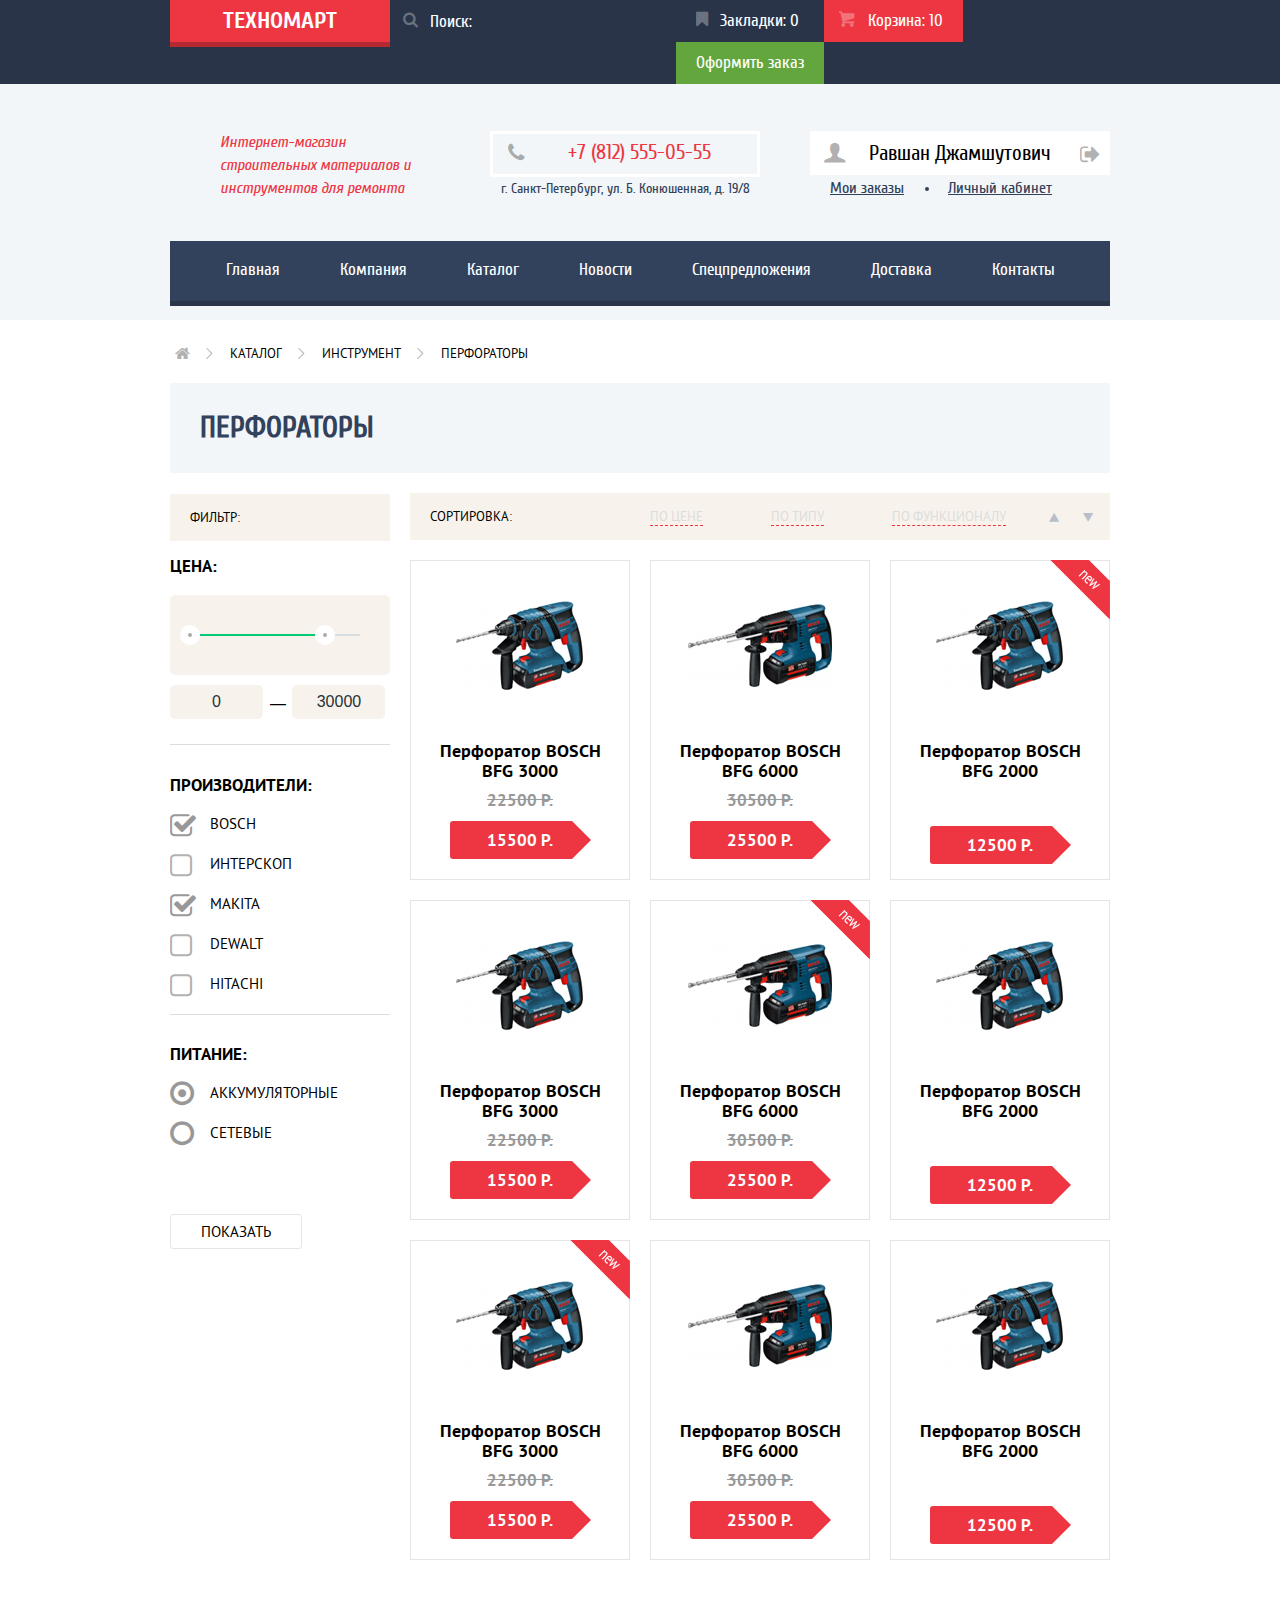
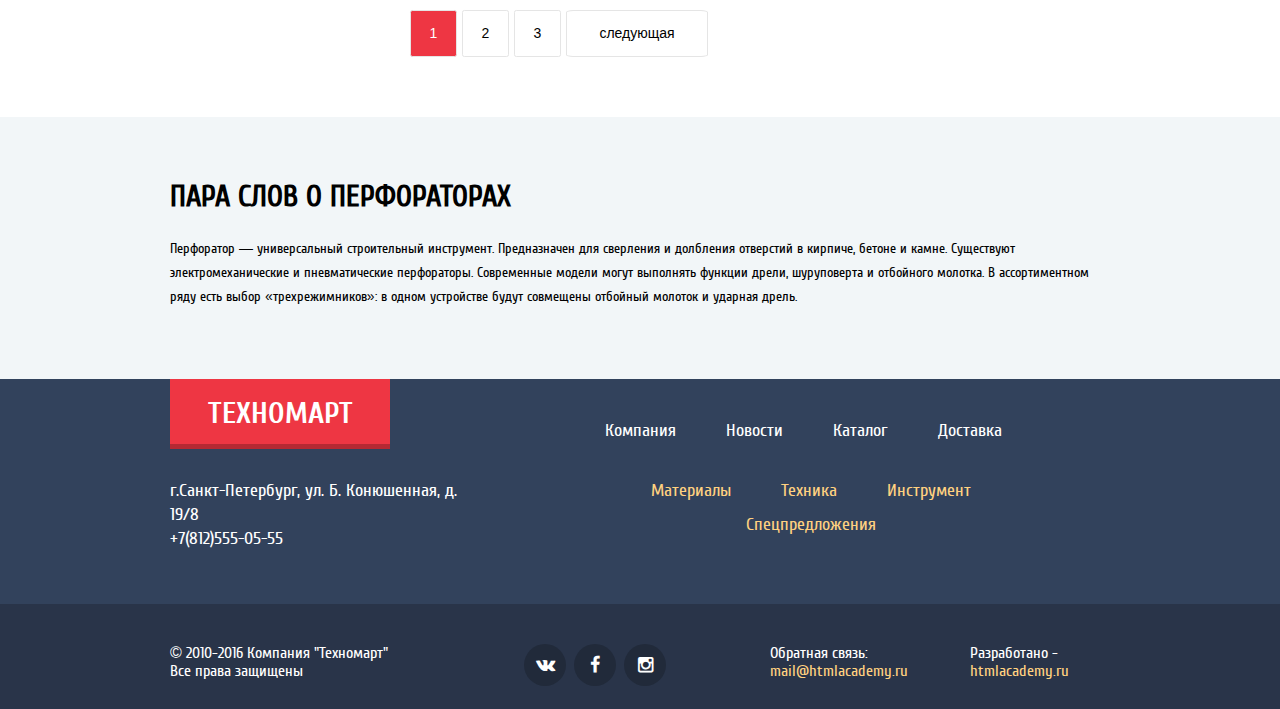
==== commit b34b3a67: "новые странички" ====
--- a/catalog.html
+++ b/catalog.html
@@ -40,7 +40,6 @@
                 <a class="personal-account" href="#">Личный кабинет</a>
             </div>
         </div>
-
         <div class="header-navigation clearfix">
             <ul>
                 <li><a href="index.html">Главная</a></li>
@@ -52,15 +51,13 @@
                 <li><a href="#">Контакты</a></li>
             </ul>
         </div>
-
     </div>
 </header>
-
 <main>
     <div class="container">
         <div class="breadcrumbs">
             <ul>
-                <li class="home-page"><a href="index.html"></a></li>
+                <li><a href="index.html"><span class="home-page"></span></a></li>
                 <li><a href="#">каталог</a></li>
                 <li><a href="#">инструмент</a></li>
                 <li>перфораторы</li>
@@ -93,34 +90,26 @@
                 <form class="filter-items">
                     <div class="filter-manufacturers">
                         <h2>производители:</h2>
-
                         <div class="filter-checkbox">
                             <input type="checkbox" id="bosch" checked>
                             <label for="bosch">bosch</label>
-
-                        </div>
-
+                        </div>
                         <div class="filter-checkbox">
                             <input type="checkbox" id="interscop">
                             <label for="interscop">интерскоп</label>
-
-                        </div>
-
+                        </div>
                         <div class="filter-checkbox">
                             <input type="checkbox" id="makita" checked>
                             <label for="makita">makita</label>
                         </div>
-
                         <div class="filter-checkbox">
                             <input type="checkbox" id="dewalt">
                             <label for="dewalt">dewalt</label>
                         </div>
-
                         <div class="filter-checkbox">
                             <input type="checkbox" id="hitachi">
                             <label for="hitachi">hitachi</label>
                         </div>
-
                     </div>
                     <div class="filter-power">
                         <h2>питание:</h2>
@@ -134,7 +123,6 @@
                             <label for="jack">сетевые</label>
                         </div>
                     </div>
-
                     <a class="button submit" href="#">показать</a>
                 </form>
             </section>
@@ -152,7 +140,7 @@
                 <div class="items">
                     <article class="item">
                         <div class="actions">
-                            <a href="#" class="btn buy">Купить</a>
+                            <a href="modal-cart.html" class="btn buy">Купить</a>
                             <a href="#" class="btn bookmark">В закладки</a>
                         </div>
                         <div class="item-image">
@@ -164,7 +152,7 @@
                     </article>
                     <article class="item">
                         <div class="actions">
-                            <a href="#" class="btn buy">Купить</a>
+                            <a href="modal-cart.html" class="btn buy">Купить</a>
                             <a href="#" class="btn bookmark">В закладки</a>
                         </div>
                         <div class="item-image">
@@ -175,9 +163,8 @@
                         <div class="item-price-new">25500 Р.</div>
                     </article>
                     <article class="item new nosale">
-
-                        <div class="actions">
-                            <a href="#" class="btn buy">Купить</a>
+                        <div class="actions">
+                            <a href="modal-cart.html" class="btn buy">Купить</a>
                             <a href="#" class="btn bookmark">В закладки</a>
                         </div>
                         <div class="item-image">
@@ -188,7 +175,7 @@
                     </article>
                     <article class="item">
                         <div class="actions">
-                            <a href="#" class="btn buy">Купить</a>
+                            <a href="modal-cart.html" class="btn buy">Купить</a>
                             <a href="#" class="btn bookmark">В закладки</a>
                         </div>
                         <div class="item-image">
@@ -200,7 +187,7 @@
                     </article>
                     <article class="item new">
                         <div class="actions">
-                            <a href="#" class="btn buy">Купить</a>
+                            <a href="modal-cart.html" class="btn buy">Купить</a>
                             <a href="#" class="btn bookmark">В закладки</a>
                         </div>
                         <div class="item-image">
@@ -212,7 +199,7 @@
                     </article>
                     <article class="item nosale">
                         <div class="actions">
-                            <a href="#" class="btn buy">Купить</a>
+                            <a href="modal-cart.html" class="btn buy">Купить</a>
                             <a href="#" class="btn bookmark">В закладки</a>
                         </div>
                         <div class="item-image">
@@ -223,7 +210,7 @@
                     </article>
                     <article class="item new">
                         <div class="actions">
-                            <a href="#" class="btn buy">Купить</a>
+                            <a href="modal-cart.html" class="btn buy">Купить</a>
                             <a href="#" class="btn bookmark">В закладки</a>
                         </div>
                         <div class="item-image">
@@ -235,7 +222,7 @@
                     </article>
                     <article class="item">
                         <div class="actions">
-                            <a href="#" class="btn buy">Купить</a>
+                            <a href="modal-cart.html" class="btn buy">Купить</a>
                             <a href="#" class="btn bookmark">В закладки</a>
                         </div>
                         <div class="item-image">
@@ -247,7 +234,7 @@
                     </article>
                     <article class="item nosale">
                         <div class="actions">
-                            <a href="#" class="btn buy">Купить</a>
+                            <a href="modal-cart.html" class="btn buy">Купить</a>
                             <a href="#" class="btn bookmark">В закладки</a>
                         </div>
                         <div class="item-image">
@@ -257,17 +244,14 @@
                         <div class="item-price-new">12500 Р.</div>
                     </article>
                 </div>
-
                 <ul class="paginator">
                     <li class="paginator-item"><a class="active" href="#">1</a></li>
                     <li class="paginator-item"><a href="#">2</a></li>
                     <li class="paginator-item"><a href="#">3</a></li>
                     <li class="paginator-item paginator-item-next"><a href="#">следующая</a></li>
                 </ul>
-
             </section>
         </div>
-
     </div>
     <section class="info">
         <div class="container">
@@ -280,10 +264,7 @@
             </p>
         </div>
     </section>
-
-
 </main>
-
 <footer class="main-footer">
     <div class="container">
         <div class="footer-top clearfix">
@@ -324,38 +305,27 @@
                 <a class="social-btn facebook" href="#"></a>
                 <a class="social-btn instagramm" href="#"></a>
             </div>
-
             <div class="footer-bottom-develop">
                 <span>Разработано -</span>
                 <a class="cite" href="https://htmlacademy.ru">htmlacademy.ru</a>
              </div>
-
-
                 <div class="footer-bottom-mail">
                     <span>Обратная связь:</span>
                     <a class="cite" href="https://htmlacademy.ru/contacts">mail@htmlacademy.ru</a>
                 </div>
-
-
         </div>
     </div>
 </footer>
-
  <div class="modal-content">
      <button class="modal-content-close" type="button" title="Закрыть">Закрыть</button>
      <div class="modal-cart">
         <h2 class="modal-content-title">Товар добавлен в корзину!</h2>
     </div>
-
     <div class="modal-bottom">
         <a class="button-2 order" href="#">оформить заказ</a>
         <a class="button-2 close" href="#">продолжить покупки</a>
     </div>
 </div>
-
-
 <script src="js/popup-cart.js"></script>
-
-
 </body>
 </html>--- a/css/style.css
+++ b/css/style.css
@@ -31,7 +31,6 @@
 @font-face {
     font-weight: normal;
     font-style: normal;
-
     font-family: "symbols-technomart";
     src: url("../fonts/symbols-technomart.woff") format("woff"),
     url("../fonts/symbols-technomart.woff2") format("woff2");
@@ -43,7 +42,6 @@
     width: 1em;
     margin-right: 0.2em;
     margin-left: 0.2em;
-
     font-weight: normal;
     line-height: 1em;
     font-family: "symbols-technomart";
@@ -53,7 +51,6 @@
     font-style: normal;
     font-variant: normal;
 
-    speak: none;
 }
 
 .icon-left::before {
@@ -196,6 +193,22 @@
     bottom: 13px;
 }
 
+::-webkit-input-placeholder {
+    color: #ffffff;
+}
+
+::-moz-placeholder {
+    color: #ffffff;
+}
+
+:-moz-placeholder {
+    color: #ffffff;
+}
+
+:-ms-input-placeholder {
+    color: #ffffff;
+}
+
 .header-top-search:hover .icon-search {
     color: #ffffff;
 }
@@ -207,7 +220,6 @@
 .icon-up-dir, .icon-down-dir {
     color: #b7bfc8;
     font-size: 22px;
-
 }
 
 .icon-up-dir:hover, .icon-down-dir:hover {
@@ -221,6 +233,10 @@
 html, body {
     margin: 0;
     padding: 0;
+}
+
+body {
+    min-width: 980px;
 }
 
 a {
@@ -239,11 +255,6 @@
     clear: both;
 }
 
-img {
-    max-width: 100%;
-    height: auto;
-}
-
 /* header */
 
 .main-header {
@@ -255,7 +266,6 @@
 .header-top {
     background-color: #293449;
     min-height: 42px;
-
 }
 
 .header-top .button-top-logo {
@@ -275,10 +285,7 @@
 
 .button-top-logo::after {
     content: '';
-    border: 5px solid #b52933;
-    border-top: none;
-    border-right: none;
-    border-left: none;
+    border-bottom: 5px solid #b52933;
     position: absolute;
     top: 100%;
     left: 0;
@@ -320,7 +327,6 @@
     width: 434px;
     font-size: 0;
     font-family: "Cuprum Regular", 'Arial', sans-serif;
-
     line-height: 18px;
 }
 
@@ -380,7 +386,7 @@
     opacity: 0.3;
 }
 
-.indicator{
+.indicator {
     background: #ee3643;
 }
 
@@ -445,7 +451,7 @@
     bottom: 13px;
     left: 15px;
     display: block;
-    font-family: symbols-technomart;
+    font-family: "symbols-technomart";
     color: #000000;
     opacity: 0.3;
 }
@@ -462,20 +468,17 @@
     width: 300px;
 }
 
-.header-center-userblock--margin{
-    margin-top:15px;
+.header-center-userblock--margin {
+    margin-top: 15px;
 }
 
 a.login {
-
     background-color: #ffffff;
     position: relative;
-
     padding-top: 12px;
     padding-bottom: 12px;
     padding-left: 50px;
     padding-right: 25px;
-
     font-size: 21px;
     line-height: 18px;
     color: #000000;
@@ -509,7 +512,6 @@
 }
 
 a.registration {
-
     background-color: #ffffff;
     padding: 12px 25px;
     font-size: 21px;
@@ -563,12 +565,12 @@
     opacity: 0.3;
 }
 
-.user-block{
+.user-block {
     position: relative;
 
 }
 
-.user-out{
+.user-out {
     font-size: 0;
     display: block;
 }
@@ -585,13 +587,13 @@
     font-size: 22px;
 }
 
-a.user-out:hover::after{
-    color: #32425c ;
+a.user-out:hover::after {
+    color: #32425c;
     opacity: 1;
 }
 
-a.user-out:active::after{
-    color: #000000 ;
+a.user-out:active::after {
+    color: #000000;
     opacity: 0.3;
 }
 
@@ -619,14 +621,10 @@
     position: absolute;
     top: 8px;
     left: -23px;
-
 }
 
 .header-navigation {
-    border: 5px solid #293449;
-    border-top: none;
-    border-right: none;
-    border-left: none;
+    border-bottom: 5px solid #293449;
     font-size: 0;
 }
 
@@ -641,7 +639,6 @@
 .header-navigation li {
     display: inline-block;
     vertical-align: top;
-
 }
 
 .header-navigation a {
@@ -660,12 +657,12 @@
 }
 
 .header-navigation a:active {
-  background-color: #1d2739;
+    background-color: #1d2739;
     color: rgba(255, 255, 255, 0.51);
 }
 
 .header-navigation ul:first-child {
-    padding-left: 0px;
+    padding-left: 0;
 
 }
 
@@ -675,7 +672,6 @@
     font-size: 0;
     padding-top: 25px;
     margin-left: -20px;
-
 }
 
 .home-page {
@@ -686,7 +682,7 @@
     content: "\1f3e0";
     position: absolute;
     bottom: 0;
-    right: 40px;
+    right: 0;
     display: block;
     font-family: "symbols-technomart";
     color: #000000;
@@ -718,13 +714,12 @@
 
 .breadcrumbs a {
     font-size: 13px;
-    padding-right: 40px;
+    margin-right: 40px;
     color: #000000;
     line-height: 18px;
     font-weight: normal;
     font-family: "PT Sans Regular", 'Arial', sans-serif;
     text-transform: uppercase;
-
 }
 
 .header h1 {
@@ -752,7 +747,6 @@
     background-color: #f7f3ec;
     text-transform: uppercase;
     padding: 15px 150px 15px 20px;
-
 }
 
 h2 {
@@ -767,7 +761,6 @@
 .range-filter {
     width: 220px;
     margin-bottom: 25px;
-
 }
 
 .range-controls {
@@ -833,7 +826,6 @@
     position: absolute;
     left: 100px;
     top: 10px;
-
 }
 
 input.min-price {
@@ -896,7 +888,7 @@
     content: "\25cf";
     display: block;
     position: absolute;
-    top: 0px;
+    top: 0;
     left: 0;
     font-size: 28px;
     opacity: 0.4;
@@ -907,7 +899,7 @@
     content: "\25cb";
     display: block;
     position: absolute;
-    top: 0px;
+    top: 0;
     left: 0;
     font-size: 28px;
     opacity: 0.4;
@@ -919,18 +911,12 @@
     border-top: 1px solid gainsboro;
 }
 
-.filter-power {
-
-}
-
 .filter-checkbox, .filter-radio {
     margin-bottom: 20px;
-
 }
 
 .filter-radio:last-child {
     margin-bottom: 80px;
-
 }
 
 a.button {
@@ -943,8 +929,6 @@
     text-transform: uppercase;
     border-radius: 3px;
 }
-
-
 
 a.button.submit:hover {
     border: 1px solid #bdc6ca;
@@ -1029,7 +1013,7 @@
     width: 45px;
     min-height: 25px;
     text-align: center;
-    padding: 10px 0px;
+    padding: 10px 0;
     color: #000000;
 }
 
@@ -1072,7 +1056,6 @@
     padding-top: 65px;
     padding-bottom: 25px;
     margin: 0;
-
 }
 
 .info p {
@@ -1090,16 +1073,12 @@
     padding-top: 60px;
 }
 
-.promo-top {
-
-}
 
 .promo-item {
     width: 300px;
     height: 125px;
     margin-bottom: 20px;
     position: relative;
-
 }
 
 .promo-name {
@@ -1140,7 +1119,6 @@
     float: left;
     background-color: #f6b22d;
     margin-right: 20px;
-
 }
 
 .promo-item-materials::after {
@@ -1323,7 +1301,6 @@
     position: relative;
     width: 620px;
     overflow: hidden;
-
     min-height: 270px;
 }
 
@@ -1331,7 +1308,6 @@
     position: absolute;
     top: 0;
     left: 0;
-
     width: 100%;
     height: 270px;
 }
@@ -1379,9 +1355,7 @@
     width: 4px;
     height: 4px;
     margin: 0 3px;
-
     vertical-align: top;
-
     background: #ffffff;
     border: 3px solid white;
     border-radius: 50%;
@@ -1392,7 +1366,6 @@
     width: 245px;
     padding-left: 25px;
     padding-top: 25px;
-
 }
 
 .promo-info span {
@@ -1420,7 +1393,6 @@
     line-height: 18px;
     border-radius: 3%;
     text-align: center;
-
     padding-top: 11px;
     padding-bottom: 11px;
     margin-top: 120px;
@@ -1437,11 +1409,11 @@
 }
 
 .promo-slide:nth-child(1) {
-    background: url("../img/layer99.jpg") 100% 0 no-repeat;
+    background: #ffffff url("../img/layer99.jpg") 100% 0 no-repeat;
 }
 
 .promo-slide:nth-child(2) {
-    background: url("../img/layer99copy.jpg") 100% 0 no-repeat;
+    background: #ffffff url("../img/layer99copy.jpg") 100% 0 no-repeat;
 }
 
 #btn-1:checked ~ .promo-slides .promo-slide:nth-child(1) {
@@ -1496,10 +1468,6 @@
     background: url("../img/sprite.png") 0 -72px no-repeat;
     width: 78px;
     height: 63px;
-}
-
-section .popular {
-
 }
 
 .popular-title {
@@ -1513,7 +1481,6 @@
     line-height: 30px;
     text-transform: uppercase;
     color: #32425c;
-
 }
 
 .popular-title h1 {
@@ -1532,12 +1499,11 @@
     width: 215px;
     margin-top: 25px;
     margin-right: 25px;
-    border-radius: 5%;
     text-align: center;
     font-family: "Cuprum Regular", 'Arial', sans-serif;
     font-size: 14px;
     line-height: 18px;
-    border-radius: 5%;
+    border-radius: 3px;
     cursor: pointer;
     padding-bottom: 10px;
     padding-top: 10px;
@@ -1623,7 +1589,6 @@
     right: -1px;
 }
 
-
 .popular-item:hover {
     border: 1px solid #ffffff;
     box-shadow: 0 5px 25px 0 rgba(41, 52, 73, 0.5);
@@ -1669,7 +1634,6 @@
     line-height: 18px;
     color: #ffffff;
     font-weight: bold;
-
     position: relative;
     width: 80px;
     margin: 0 auto 20px;
@@ -1694,10 +1658,6 @@
     display: block;
     text-align: center;
     overflow: hidden;
-}
-
-.item-image img {
-
 }
 
 .actions {
@@ -1802,7 +1762,7 @@
     text-align: center;
 }
 
-.popular-manufacturers div img {
+.popular-manufacturers img {
     vertical-align: middle;
 }
 
@@ -1966,10 +1926,7 @@
     text-transform: uppercase;
     text-align: center;
     padding-top: 20px;
-    border: 5px solid #b52933;
-    border-top: none;
-    border-right: none;
-    border-left: none;
+    border-bottom: 5px solid #b52933;
 }
 
 .footer-top-navigation {
@@ -2036,7 +1993,6 @@
 .footer-center-navigation {
     float: right;
     width: 560px;
-
 }
 
 .footer-center-navigation ul {
@@ -2057,7 +2013,7 @@
     line-height: 24px;
     color: #ffd180;
     display: block;
-    padding-top: 0px;
+    padding-top: 0;
     padding-bottom: 10px;
     padding-right: 50px;
 }
@@ -2084,7 +2040,6 @@
     color: #ffffff;
     font-size: 16px;
     line-height: 18px;
-
 }
 
 .footer-bottom-social {
@@ -2188,50 +2143,41 @@
 
 .modal-content-map {
     width: 940px;
-    height: 446px;
-
+    height: 450px;
     background: #e9e5dc url("../img/big-map.jpg");
-
     top: 50%;
     left: 50%;
-
     margin-top: 1789px;
     margin-left: -470px;
-
-    box-shadow: 0 0px 20px rgba(0, 0, 0, 0.4);
-
+    box-shadow: 0 0 20px rgba(0, 0, 0, 0.4);
     position: absolute;
     display: none;
-
-}
+}
+
 /* Всплывающая форма index*/
 
 .modal-content-index {
     position: fixed;
     top: 150px;
     left: 50%;
-
     width: 620px;
     border-top: 7px solid red;
-
     margin-left: -306px;
     color: #000000;
     z-index: 10;
     background-color: #ffffff;
     box-shadow: 0 30px 50px rgba(0, 0, 0, 0.7);
     display: none;
-
-}
-
+}
 
 @keyframes bounce {
-    0%   {
+    0% {
         transform: translateY(-2000px);
     }
-    70%  {
+    70% {
         transform: translateY(30px);
     }
-    90%  {
+    90% {
         transform: translateY(-10px);
     }
     100% {
@@ -2251,7 +2197,6 @@
     }
 }
 
-
 .modal-content-show {
     display: block;
     animation: bounce 0.6s;
@@ -2262,34 +2207,27 @@
     animation: shake 0.6s;
 }
 
-
 .modal-content-close {
     position: absolute;
     top: 5px;
     right: 5px;
-
     width: 30px;
     height: 30px;
-
     font-size: 0;
-
     background-color: transparent;
     border: 0;
     outline: 0;
     cursor: pointer;
-
 }
 
 .modal-content-close::before,
 .modal-content-close::after {
     content: "";
     position: absolute;
-
     width: 25px;
     height: 4px;
     background-color: red;
     border-radius: 1px;
-
     top: 12px;
     left: 2px;
 }
@@ -2309,12 +2247,11 @@
     margin: 0;
     padding: 0;
     font-family: "Cuprum Regular", 'Arial', sans-serif;
-
-}
-
-.modal-cart{
+}
+
+.modal-cart {
     padding-bottom: 69px;
-   padding-top: 69px;
+    padding-top: 69px;
     padding-left: 178px;
 }
 
@@ -2326,7 +2263,7 @@
     padding-bottom: 35px;
 }
 
-.modal-content .modal-bottom{
+.modal-content .modal-bottom {
     padding-bottom: 40px;
     padding-top: 40px;
 }
@@ -2336,14 +2273,23 @@
     background-color: #ffffff;
     padding: 12px 40px;
     margin-left: 20px;
-
-}
-
-a.order{
+}
+
+a.order {
     padding: 12px 60px;
 }
 
 a.close:hover {
+    background-color: #ffffff;
+}
+
+a.button-2.close:hover {
+    border: 1px solid #bdc6ca;
+    background-color: #ffffff;
+}
+
+a.button-2.close:active {
+    border: 1px solid #ee3643;
     background-color: #ffffff;
 }
 
@@ -2369,7 +2315,6 @@
     border: 2px solid gainsboro;
     border-radius: 3px;
     margin-bottom: 20px;
-
 }
 
 .message label {
@@ -2393,10 +2338,6 @@
     outline: none;
 }
 
-.message-text {
-
-}
-
 .modal-top {
     padding-top: 45px;
     padding-bottom: 35px;
@@ -2428,7 +2369,37 @@
     background-color: #ba2732;
 }
 
-
-
-
-
+.inner-modal-content{
+    width: 620px;
+    border-top: 7px solid red;
+    color: #000000;
+    background-color: #ffffff;
+    margin: 80px;
+    margin-left: 160px;
+    box-shadow: 0 30px 50px rgba(0, 0, 0, 0.3);
+}
+
+.inner-modal-content:hover{
+    box-shadow: 0 30px 50px rgba(0, 0, 0, 0.7);
+}
+
+.inner-modal-content-cart{
+    width: 620px;
+    color: #000000;
+    box-shadow: 0 30px 50px rgba(0, 0, 0, 0.3);
+    border-top: 7px solid red;
+    background: #ffffff url("../img/green-circle.png") 80px 48px no-repeat;
+    margin: 80px;
+    margin-left: 160px;
+}
+
+.inner-modal-content-cart:hover{
+    box-shadow: 0 30px 50px rgba(0, 0, 0, 0.7);
+}
+
+.inner-modal-content-map{
+    box-shadow: 0 0 20px rgba(0, 0, 0, 0.4);
+    margin: 80px;
+    width: 940px;
+    height: 450px;
+}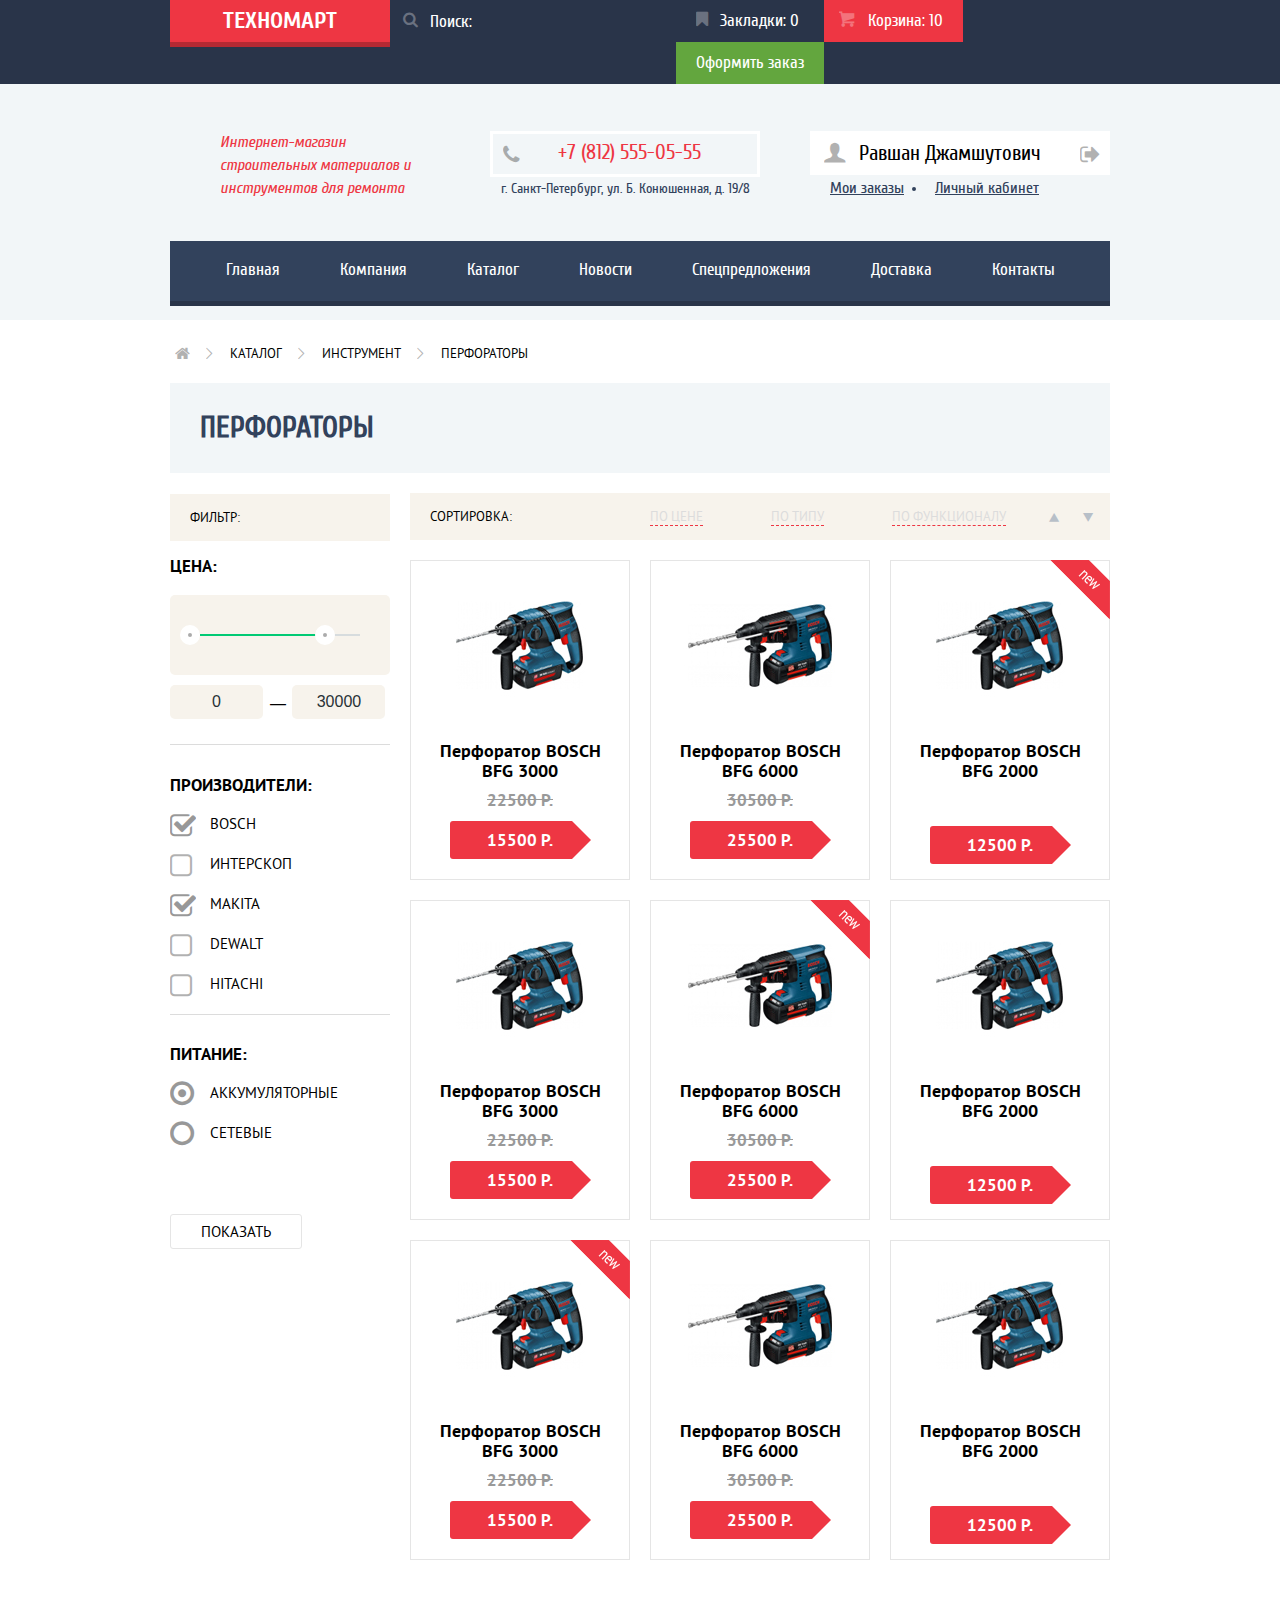
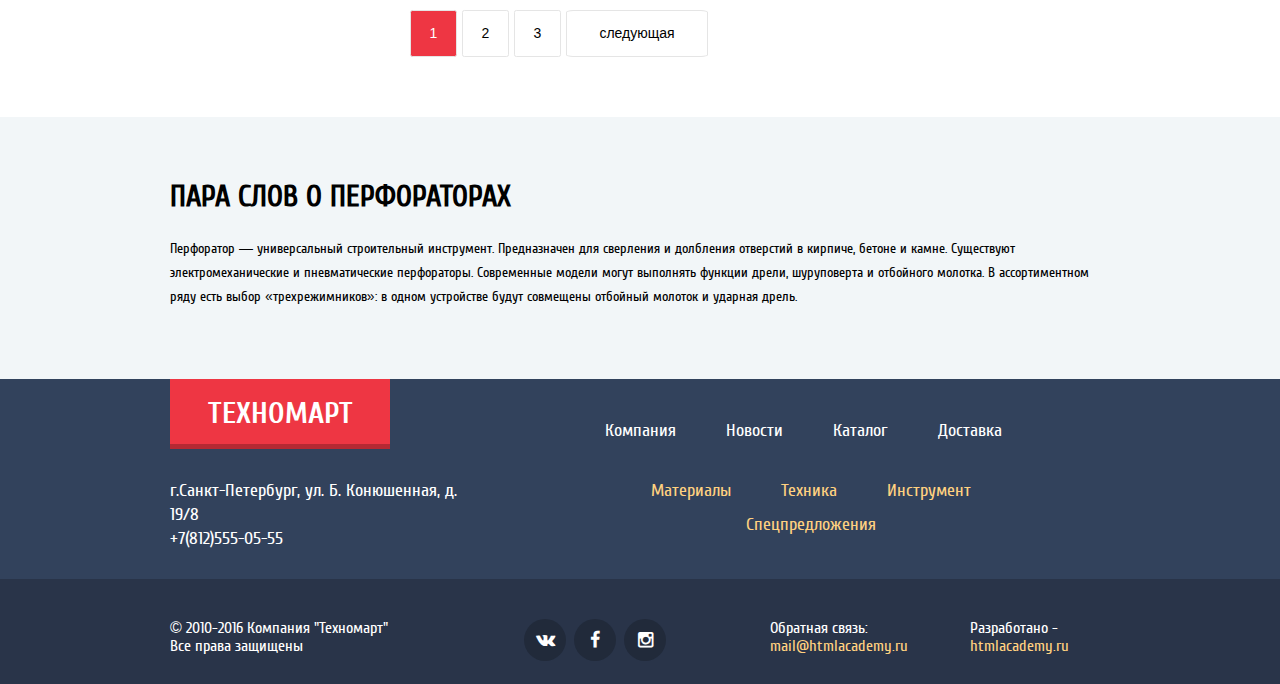
==== commit bb2c068e: "глянь пожалуйста все ли нормализовалось?)" ====
--- a/catalog.html
+++ b/catalog.html
@@ -12,8 +12,8 @@
         <div class="container clearfix">
             <a class="button-top-logo" href="index.html">техномарт</a>
             <form class="header-top-search">
-                 <input type="search" placeholder="Поиск:">
-                <span  class="icon-search"></span>
+                <input type="search" placeholder="Поиск:">
+                <span class="icon-search"></span>
             </form>
             <div class="header-top-nav">
                 <a class="bookmarks" href="#"><span>Закладки: 0</span></a>
@@ -32,10 +32,10 @@
                 <div class="address">г. Санкт-Петербург, ул. Б. Конюшенная, д. 19/8</div>
             </div>
             <div class="header-center-userblock header-center-userblock--margin">
-              <div class="user-block">
-                  <a class="user" href="#"><span>Равшан Джамшутович</span></a>
-                  <a href="#" class="user-out">exit</a>
-              </div>
+                <div class="user-block">
+                    <a class="user" href="#"><span>Равшан Джамшутович</span></a>
+                    <a href="#" class="user-out">exit</a>
+                </div>
                 <a class="offers" href="#">Мои заказы</a>
                 <a class="personal-account" href="#">Личный кабинет</a>
             </div>
@@ -308,17 +308,17 @@
             <div class="footer-bottom-develop">
                 <span>Разработано -</span>
                 <a class="cite" href="https://htmlacademy.ru">htmlacademy.ru</a>
-             </div>
-                <div class="footer-bottom-mail">
-                    <span>Обратная связь:</span>
-                    <a class="cite" href="https://htmlacademy.ru/contacts">mail@htmlacademy.ru</a>
-                </div>
+            </div>
+            <div class="footer-bottom-mail">
+                <span>Обратная связь:</span>
+                <a class="cite" href="https://htmlacademy.ru/contacts">mail@htmlacademy.ru</a>
+            </div>
         </div>
     </div>
 </footer>
- <div class="modal-content">
-     <button class="modal-content-close" type="button" title="Закрыть">Закрыть</button>
-     <div class="modal-cart">
+<div class="modal-content">
+    <button class="modal-content-close" type="button" title="Закрыть">Закрыть</button>
+    <div class="modal-cart">
         <h2 class="modal-content-title">Товар добавлен в корзину!</h2>
     </div>
     <div class="modal-bottom">
--- a/css/style.css
+++ b/css/style.css
@@ -442,14 +442,14 @@
     position: relative;
     height: 30px;
     padding-top: 10px;
-    padding-left: 75px;
+    padding-left: 65px;
 }
 
 .header-center-contacts .phone::before {
     content: "\1f4de";
     position: absolute;
-    bottom: 13px;
-    left: 15px;
+    bottom: 11px;
+    left: 10px;
     display: block;
     font-family: "symbols-technomart";
     color: #000000;
@@ -534,8 +534,8 @@
     font-size: 21px;
     line-height: 18px;
     vertical-align: top;
-    padding-left: 10px;
-    padding-right: 10px;
+    padding-left: 2px;
+    padding-right: 22px;
     padding-bottom: 13px;
     padding-top: 13px;
     background-color: #ffffff;
@@ -603,7 +603,7 @@
     line-height: 26px;
     text-decoration: underline;
     margin-left: 20px;
-    padding-right: 20px;
+    padding-right: 7px;
 }
 
 a.offers:hover, a.personal-account:hover {
@@ -1073,7 +1073,6 @@
     padding-top: 60px;
 }
 
-
 .promo-item {
     width: 300px;
     height: 125px;
@@ -1343,10 +1342,8 @@
     bottom: 30px;
     left: 50%;
     z-index: 10;
-
     width: 200px;
     margin-left: -100px;
-
     text-align: center;
 }
 
@@ -1366,6 +1363,9 @@
     width: 245px;
     padding-left: 25px;
     padding-top: 25px;
+    position: absolute;
+    top: 0;
+    left: 0;
 }
 
 .promo-info span {
@@ -1406,14 +1406,6 @@
 
 a.button:active {
     background-color: #ba2732;
-}
-
-.promo-slide:nth-child(1) {
-    background: #ffffff url("../img/layer99.jpg") 100% 0 no-repeat;
-}
-
-.promo-slide:nth-child(2) {
-    background: #ffffff url("../img/layer99copy.jpg") 100% 0 no-repeat;
 }
 
 #btn-1:checked ~ .promo-slides .promo-slide:nth-child(1) {
@@ -1977,7 +1969,7 @@
 
 .footer-center {
     background-color: #32425c;
-    min-height: 125px;
+    min-height: 100px;
     padding-top: 30px;
 }
 
@@ -2369,7 +2361,7 @@
     background-color: #ba2732;
 }
 
-.inner-modal-content{
+.inner-modal-content {
     width: 620px;
     border-top: 7px solid red;
     color: #000000;
@@ -2379,11 +2371,11 @@
     box-shadow: 0 30px 50px rgba(0, 0, 0, 0.3);
 }
 
-.inner-modal-content:hover{
+.inner-modal-content:hover {
     box-shadow: 0 30px 50px rgba(0, 0, 0, 0.7);
 }
 
-.inner-modal-content-cart{
+.inner-modal-content-cart {
     width: 620px;
     color: #000000;
     box-shadow: 0 30px 50px rgba(0, 0, 0, 0.3);
@@ -2393,11 +2385,11 @@
     margin-left: 160px;
 }
 
-.inner-modal-content-cart:hover{
+.inner-modal-content-cart:hover {
     box-shadow: 0 30px 50px rgba(0, 0, 0, 0.7);
 }
 
-.inner-modal-content-map{
+.inner-modal-content-map {
     box-shadow: 0 0 20px rgba(0, 0, 0, 0.4);
     margin: 80px;
     width: 940px;
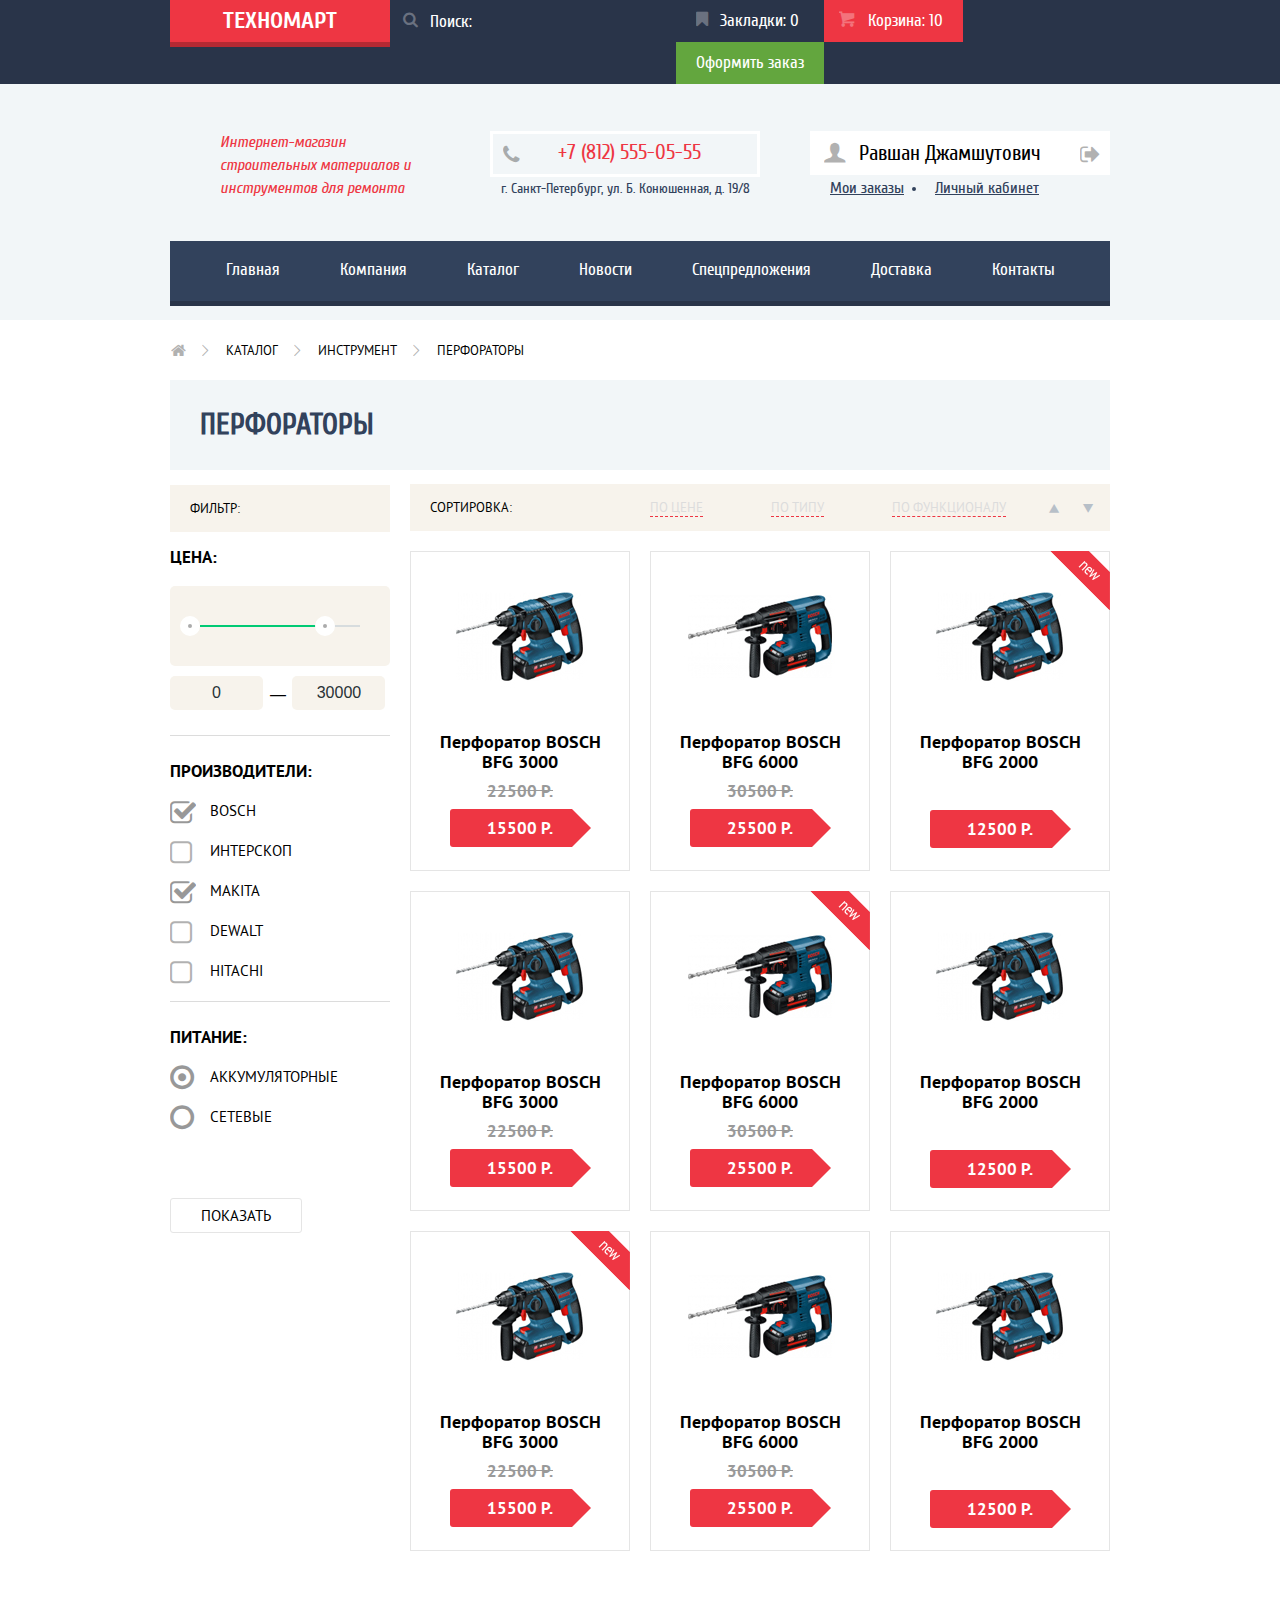
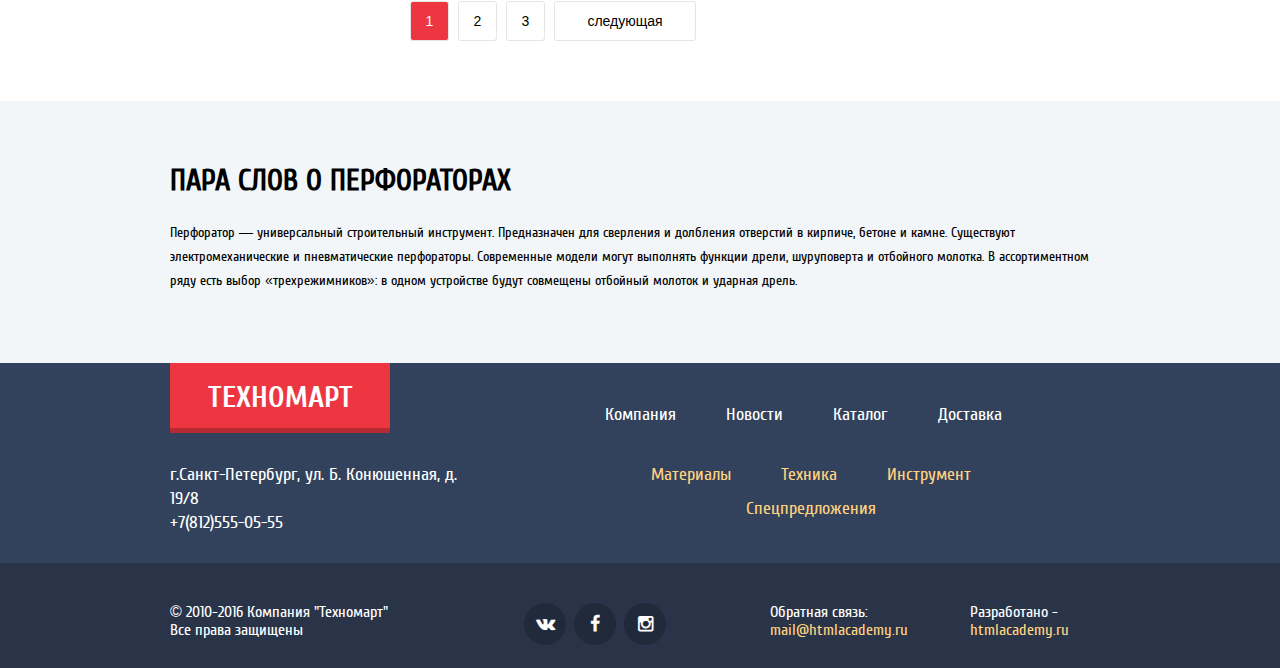
==== commit cfeed235: "r" ====
--- a/catalog.html
+++ b/catalog.html
@@ -3,8 +3,8 @@
 <head>
     <meta charset="UTF-8">
     <title>перфораторы</title>
-    <link href="css/normalize.css" rel="stylesheet">
-    <link href="css/style.css" rel="stylesheet">
+    <link href="css/normalize.min.css" rel="stylesheet">
+    <link href="css/style.min.css" rel="stylesheet">
 </head>
 <body>
 <header class="main-header">
@@ -326,6 +326,6 @@
         <a class="button-2 close" href="#">продолжить покупки</a>
     </div>
 </div>
-<script src="js/popup-cart.js"></script>
+<script src="js/popup-cart.min.js"></script>
 </body>
 </html>--- a/css/style.min.css
+++ b/css/style.min.css
@@ -0,0 +1 @@
+@font-face{font-family:"Cuprum Regular";src:url("../fonts/cuprum.woff")}@font-face{font-family:"Cuprum Bold";src:url("../fonts/cuprumbold.woff")}@font-face{font-family:"Cuprum Bold Italic";src:url("../fonts/cuprumbolditalic.woff")}@font-face{font-family:"Cuprum Italic";src:url("../fonts/cuprumitalic.woff")}@font-face{font-family:"PT Sans Regular";src:url("../fonts/ptsans.woff")}@font-face{font-family:"PT Sans Bold";src:url("../fonts/ptsansbold.woff")}@font-face{font-weight:400;font-style:normal;font-family:"symbols-technomart";src:url("../fonts/symbols-technomart.woff") format("woff"),url("../fonts/symbols-technomart.woff2") format("woff2")}[class*=" icon-"]::before,[class^=icon-]::before{display:inline-block;width:1em;margin-right:.2em;margin-left:.2em;font-weight:400;line-height:1em;font-family:"symbols-technomart";text-align:center;text-transform:none;text-decoration:inherit;font-style:normal;font-variant:normal}.icon-left::before{content:"\3c"}.icon-right::before{content:"\3e"}.icon-basket::before{content:"\62"}.icon-facebook::before{content:"\66"}.icon-twitter::before{content:"\74"}.icon-vk::before{content:"\76"}.icon-up::before{content:"\2c4"}.icon-down::before{content:"\2c5"}.icon-left-big::before{content:"\2190"}.icon-right-big::before{content:"\2192"}.icon-login::before{content:"\2386"}.icon-logout::before{content:"\241b"}.icon-up-dir::before{content:"\25b2";line-height:18px}.icon-down-dir::before{content:"\25bc";line-height:18px}.icon-circle::before{content:"\25cb"}.icon-circle-dot::before{content:"\25cf"}.icon-star::before{content:"\2605"}.icon-check-off::before{content:"\2610"}.icon-check-on::before{content:"\2611"}.icon-youtube::before{content:"\f39e"}.icon-home::before{content:"🏠"}.icon-user::before{content:"👨"}.icon-phone::before{content:"📞"}.icon-instagramm::before{content:"📷"}.icon-search::before{content:"🔍"}.icon-bookmark::before{content:"🔖"}.icon-search{position:absolute;color:#6a7180;right:208px;bottom:13px}::-webkit-input-placeholder{color:#fff}:-moz-placeholder,::-moz-placeholder{color:#fff}:-ms-input-placeholder{color:#fff}.header-top-search:hover .icon-search{color:#fff}.header-top-search input[type=search]:focus+span{color:#ee3643}.icon-down-dir,.icon-up-dir{color:#b7bfc8;font-size:22px}.icon-down-dir:hover,.icon-up-dir:hover{color:#010101}.icon-down-dir:active,.icon-up-dir:active{color:#ee3643}body,html{margin:0;padding:0}body{min-width:980px}a{text-decoration:none}.container{margin:0 auto;width:940px;padding:0 10px}.clearfix::after{content:"";display:table;clear:both}.main-header{min-height:320px;background-color:#f2f6f8;font-family:"Cuprum Regular",'Arial',sans-serif}.header-top{background-color:#293449;min-height:42px}.header-top .button-top-logo{float:left;width:220px;background-color:#ee3643;color:#fff;font-family:"Cuprum Bold",'Arial',sans-serif;font-size:24px;line-height:24px;text-transform:uppercase;text-align:center;padding-top:9px;padding-bottom:9px;position:relative}.button-top-logo::after{content:'';border-bottom:5px solid #b52933;position:absolute;top:100%;left:0;width:100%}.header-top .button-top-logo:active,.header-top .button-top-logo:hover{background-color:#ca2c37}.header-top-search{float:left;width:240px;height:42px;position:relative}input[type=search]{border:none;background:0 0;outline:none;width:245px;font-size:17px;height:40px;padding-left:40px;font-family:"Cuprum Regular",'Arial',sans-serif}.header-top-search input[type=search]:focus{background:#fff}.header-top-search input::-webkit-input-placeholder{color:#fff}.header-top-nav{float:right;width:434px;font-size:0;font-family:"Cuprum Regular",'Arial',sans-serif;line-height:18px}a.bookmarks{text-align:center}a.action,a.bookmarks,a.cart{font-size:17px;display:inline-block;vertical-align:top;position:relative;color:#fff}a.action{text-align:center}a.bookmarks:hover:not(.indicator),a.cart:hover:not(.indicator){background-color:#212a3a}a.bookmarks{padding:12px 25px 12px 44px}.header-top-nav a:active span{opacity:.5}a.bookmarks::before{content:"\1f516";position:absolute;bottom:13px;left:20px;display:block;font-family:symbols-technomart;color:#fff;opacity:.3}a.bookmarks:hover::before,a.cart:hover::before{opacity:1}a.bookmarks:active::before,a.cart:active::before{opacity:.3}a.cart{text-align:right;padding:12px 20px 12px 44px}a.cart::before{content:"\62";position:absolute;bottom:13px;left:15px;display:block;font-family:symbols-technomart;color:#fff;opacity:.3}.indicator{background:#ee3643}.indicator:hover{background-color:#ca2c37}a.action{background-color:#63a63e;padding:12px 20px}a.action:hover{background-color:#5fbb2d}.action:active{opacity:.9}.header-center{min-height:90px;padding-top:47px;padding-bottom:20px}.header-center-about{float:left;width:200px;color:#ee3643;font-family:"Cuprum Italic",'Arial',sans-serif;text-align:left;margin-left:50px;margin-right:70px;font-size:16px;line-height:23px}.header-center-about p{margin:0}.header-center-contacts{float:left;width:270px}.header-center-contacts .phone{color:#ee3643;font-size:21px;line-height:17px;border:3px solid #fff;position:relative;height:30px;padding-top:10px;padding-left:65px}.header-center-contacts .phone::before{content:"\1f4de";position:absolute;bottom:11px;left:10px;display:block;font-family:"symbols-technomart";color:#000;opacity:.3}.header-center-contacts .address{color:#32425c;font-size:14px;line-height:24px;text-align:center}.header-center-userblock{float:right;width:300px}.header-center-userblock--margin{margin-top:15px}a.login{background-color:#fff;position:relative;padding:12px 25px 12px 50px;font-size:21px;line-height:18px;color:#000;margin-right:10px;margin-left:5px;display:inline-block;vertical-align:top}a.login::before{content:"\2386";position:absolute;bottom:13px;left:20px;display:block;font-family:symbols-technomart;color:#000;opacity:.3}a.login:hover{color:#ee3643}a.login:hover::before{opacity:1}a.login:active::before{opacity:.3}a.registration{background-color:#fff;padding:12px 25px;font-size:21px;line-height:18px;color:#000;display:inline-block;vertical-align:top}a.registration:hover{color:#ee3643}a.login:active,a.offers:active,a.personal-account:active,a.registration:active{color:#c5c5c5}a.user{color:#000;font-size:21px;line-height:18px;vertical-align:top;padding:13px 22px 13px 2px;background-color:#fff;display:block;text-align:center;margin-top:-15px;position:relative}a.user::before{content:"\1f468";position:absolute;bottom:13px;left:14px;display:block;font-family:"symbols-technomart";color:#000;opacity:.3}a.user:hover::before{opacity:1;color:#32425c}.offers:active,.personal-account:active,.user:active span,a.user:active::before{opacity:.3}.user-block{position:relative}.user-out{font-size:0;display:block}a.user-out::after{content:"\241b";position:absolute;bottom:9px;right:10px;display:block;font-family:"symbols-technomart";color:#000;opacity:.3;font-size:22px}a.user-out:hover::after{color:#32425c;opacity:1}a.user-out:active::after{color:#000;opacity:.3}.offers,.personal-account{color:#32425c;font-size:16px;line-height:26px;text-decoration:underline;margin-left:20px;padding-right:7px}a.offers:hover,a.personal-account:hover{color:#ee3643}.personal-account{position:relative}.personal-account::before{content:'';border:2px solid #32425c;border-radius:50%;position:absolute;top:8px;left:-23px}.header-navigation{border-bottom:5px solid #293449;font-size:0}.header-navigation ul{margin:0;background-color:#32425c;height:60px;text-align:center;font-size:0}.header-navigation li{display:inline-block;vertical-align:top}.header-navigation a{font-size:17px;line-height:17px;color:#fff;display:block;padding:20px 30px 25px}.header-navigation a:hover{background-color:#293449}.header-navigation a:active{background-color:#1d2739;color:rgba(255,255,255,.51)}.header-navigation ul:first-child{padding-left:0}.breadcrumbs{font-size:0;padding-top:22px;margin-left:-24px}.home-page{position:relative}.breadcrumbs a::before,.home-page::before{position:absolute;bottom:0;display:block;font-family:"symbols-technomart";color:#000;opacity:.3}.home-page::before{font-size:16px;content:"\1f3e0";right:0}.breadcrumbs a::before{content:"\3e";right:18px}.breadcrumbs a,.breadcrumbs li{font-size:13px;color:#000;line-height:18px;font-family:"PT Sans Regular",'Arial',sans-serif}.breadcrumbs li{display:inline-block;vertical-align:top;position:relative}.breadcrumbs a{margin-right:40px;font-weight:400}.header h1{background-color:#f2f6f8;font-family:"Cuprum Regular",'Arial',sans-serif;line-height:30px;font-size:30px;color:#32425c;height:60px;padding-left:30px;padding-top:30px;margin:20px 0 14px}.conteiner-left{width:220px;float:left;margin-top:15px}.breadcrumbs a,.breadcrumbs li,.filters span,.header h1,h2{text-transform:uppercase}.filters span{background-color:#f7f3ec;padding:15px 150px 15px 20px;font-family:PT Sans Regular,'Arial',sans-serif;font-size:13px;line-height:18px}h2{font-family:PT Sans Bold,'Arial',sans-serif;font-size:17px;line-height:30px;padding-top:10px}.range-filter{width:220px;margin-bottom:25px}.range-controls{position:relative;height:80px;margin-bottom:10px;padding:0 30px;border-radius:5px;overflow:hidden;background-color:#f7f3ec}.scale{margin-top:39px;height:2px;background-color:#d7dcde}.bar{height:2px;background:#00ca74;width:130px}.toggle{position:absolute;top:30px;width:4px;height:4px;border:8px solid #fff;background:#ababab;cursor:pointer;border-radius:50%}.min-toggle{left:10px}.max-toggle{left:145px}.price-controls input{width:55px;padding:8px 19px;border:none;background:#f7f3ec;font-size:16px;font-family:"Tahoma",sans-serif;text-align:center;color:#283136;border-radius:5px;outline:none}.price-controls{position:relative}.price-controls::after{content:'—';position:absolute;left:100px;top:10px}input.min-price{margin-right:25px}.filter-checkbox label,.filter-radio label{font-family:PT Sans Regular,'Arial',sans-serif;font-size:15px;line-height:20px;text-transform:uppercase;padding-left:40px}.filter-checkbox label:hover,.filter-radio label:hover{cursor:pointer}.filter-checkbox input[type=checkbox],.filter-radio input[type=radio]{display:none}.filter-checkbox input[type=checkbox]+label,.filter-radio input[type=radio]+label{position:relative}.filter-checkbox input[type=checkbox]+label::before{content:"\2610";display:block;position:absolute;top:2px;left:0;font-size:28px;opacity:.3;font-family:"symbols-technomart"}.filter-checkbox input[type=checkbox]:checked+label::before{content:"\2611";display:block;position:absolute;top:2px;left:0;font-size:28px;opacity:.4;font-family:"symbols-technomart"}.filter-checkbox input[type=checkbox]:checked:disabled+label::before,.filter-checkbox input[type=checkbox]:disabled+label::before,.filter-radio input[type=radio]:checked:disabled+label::before,.filter-radio input[type=radio]:disabled+label::before,input:disabled+label,input:disabled+label:hover{opacity:.3;cursor:default}.filter-radio input[type=radio]:checked+label::before{content:"\25cf";display:block;position:absolute;top:0;left:0;font-size:28px;opacity:.4;font-family:"symbols-technomart"}.filter-radio input[type=radio]+label::before{content:"\25cb";display:block;position:absolute;top:0;left:0;font-size:28px;opacity:.4;font-family:"symbols-technomart"}.filter-manufacturers{border-bottom:1px solid #dcdcdc;border-top:1px solid #dcdcdc}.filter-checkbox,.filter-radio{margin-bottom:20px}.filter-radio:last-child{margin-bottom:80px}a.button{border:1px solid #e5e5e5;padding:7px 30px;font-family:PT Sans Regular,'Arial',sans-serif;font-size:15px;line-height:18px;color:#000;text-transform:uppercase;border-radius:3px}a.button.submit:active,a.button.submit:hover{border:1px solid #bdc6ca;background-color:#fff}a.button.submit:active{border:1px solid #ee3643}.conteiner-right{float:right;width:700px}.sort-navigation,.sort-navigation li{background-color:#f7f3ec;vertical-align:top}.sort-navigation{font-family:PT Sans Regular,'Arial',sans-serif;font-size:13px;line-height:18px;text-transform:uppercase;padding-top:2px;height:45px;text-align:left}.sort-navigation ul{padding-left:20px}.sort-navigation li{display:inline-block;padding-right:65px}.sort-navigation li:first-child{padding-right:135px}.sort li:nth-child(4){padding-right:30px}.sort li:nth-child(5),.sort li:nth-child(6){padding-right:0}a.sort-function,a.sort-price,a.sort-type{color:#dcdcdc;border-bottom:1px dashed #ee3643}a.sort-function:hover,a.sort-price:hover,a.sort-type:hover{color:#000;border-bottom:1px solid #ee3643}.sort-navigation a:active{border:none;color:#ee3643}.paginator{font-size:0;vertical-align:top;margin-top:50px;margin-bottom:60px;padding-left:0}.paginator a{text-decoration:none;display:block;font-size:14px;line-height:24px;border:1px solid #e5e5e5;border-radius:3px;width:37px;min-height:24px;text-align:center;padding:7px 0;color:#000}.paginator li a:active:not(.active){border:1px solid #ee3643;border-radius:5%}.paginator a.active{color:#fff;background-color:#ee3643;cursor:default}.paginator a:hover:not(.active){border:1px solid #bdc6ca}.paginator li{list-style:none;display:inline-block;margin-right:9px;vertical-align:top}.paginator-item-next a{width:140px}section.info{background-color:#f2f6f8}.info p,h3{font-family:"Cuprum Regular",'Arial',sans-serif;margin:0}h3{text-transform:uppercase;color:#000;padding-top:65px;line-height:30px;font-size:30px;padding-bottom:25px}.info p{text-align:left;line-height:24px;padding-bottom:70px;font-size:14px}section.promo{padding-top:60px}.promo-item{width:300px;height:125px;margin-bottom:20px;position:relative}.promo-btn,.promo-name{color:#fff;display:block}.promo-name{padding-top:20px;padding-left:20px;margin-bottom:20px;font-family:"Cuprum Bold",'Arial',sans-serif;font-size:24px;line-height:30px}.promo-btn{font-family:"Cuprum Regular",'Arial',sans-serif;font-size:14px;line-height:18px;padding:10px;text-align:center;background-color:rgba(74,74,74,.2);width:125px;border-radius:7%;margin-left:20px;text-transform:uppercase}.promo-btn:hover{background-color:rgba(74,74,74,.3)}.promo-btn:active{background-color:rgba(74,74,74,.4)}.promo-item-materials{float:left;background-color:#f6b22d;margin-right:20px}.promo-item-materials::after{content:'';position:absolute;top:35px;right:45px;background:url("../img/sprite.png") 0 -135px no-repeat;width:44px;height:65px}.promo-item-tools{float:left;background-color:#4aafde}.promo-item-tools::after{content:'';position:absolute;top:40px;right:25px;background:url("../img/sprite.png") 0 -262px no-repeat;width:75px;height:61px}.promo-item-tech{float:right;background-color:#cc79d1}.promo-item-tech::after{content:'';position:absolute;top:40px;right:25px;background:url("../img/sprite.png") 0 -200px no-repeat;width:78px;height:62px}.promo-bottom{margin-bottom:26px}.slider2{background-color:#f2f6f8}.slider{position:relative;width:940px;min-height:317px;margin:0 auto;font-family:"Cuprum Regular",'Arial',sans-serif;overflow:hidden}.slider input[type=radio]{display:none}.slider-nav{position:absolute;bottom:100px;z-index:10;font-size:0;left:-40px;text-align:center;width:240px;height:185px}.slider-nav label{vertical-align:top;cursor:pointer;color:#fff;background-color:#32425c;font-family:"Cuprum Bold",'Arial',sans-serif;font-size:21px;line-height:30px;display:block;border-bottom:1px solid #293449;border-top:1px solid #405069;padding-top:15px;padding-bottom:15px;text-align:left;padding-left:20px}.slider-nav label:hover{background-color:#293449}.slider-nav label.active{background-color:#fff;color:#32425c}.slider-nav::after{content:'';position:absolute;top:-45px;right:-1px;background:url("../img/separator.png") 0 0 no-repeat;width:10px;height:272px;display:block}.slide{position:absolute;top:30px;right:0;width:670px;height:310px;overflow:hidden}.slide-text{width:300px;padding-left:50px;margin-top:-40px}.slides-title{font-family:"Cuprum Regular",'Arial',sans-serif;font-size:32px;line-height:40px;margin:31px 0 24px;color:#32425c}.slide p{line-height:23px}.slide:nth-child(1){background:url("../img/layer131.png") 100% 30px no-repeat}.slide:nth-child(2){background:url("../img/layer130.png") 100% 30px no-repeat}.slide:nth-child(3){background:url("../img/layer119.png") 100% 30px no-repeat}.slide{display:none}#btn1:checked~.slider-slides .slide:nth-child(1),#btn2:checked~.slider-slides .slide:nth-child(2),#btn3:checked~.slider-slides .slide:nth-child(3){display:block}#btn1:checked~.slider-nav label[for=btn1],#btn2:checked~.slider-nav label[for=btn2],#btn3:checked~.slider-nav label[for=btn3]{background:#fff;color:#32425c;border-bottom:1px solid #fff;border-top:1px solid #fff}.promo-slider{float:left;position:relative;width:620px;overflow:hidden;min-height:270px}.promo-slide{position:absolute;top:0;left:0;width:100%;height:270px}.promo-slider-arrows{color:#fff;font-size:45px}.promo-slider-arrows .icon-left{position:absolute;left:10px;top:110px;cursor:pointer;z-index:10}.promo-slider-arrows .icon-right{position:absolute;right:10px;top:110px;cursor:pointer;z-index:10}.promo-slider input[type=radio]{display:none}.promo-slider-controls{position:absolute;bottom:30px;left:50%;z-index:10;width:200px;margin-left:-100px;text-align:center}.promo-slider-controls label{display:inline-block;width:4px;height:4px;margin:0 3px;vertical-align:top;background:#fff;border:3px solid #fff;border-radius:50%;cursor:pointer}.promo-info{width:245px;padding-left:25px;padding-top:25px;position:absolute;top:0;left:0}.promo-info span{font-family:"Cuprum Bold",'Arial',sans-serif;font-size:36px;line-height:30px;color:#fff;text-transform:uppercase}.promo-info div{font-family:"PT Sans Regular",'Arial',sans-serif;font-size:18px;line-height:24px;color:#fff;padding-top:5px}a.button-catalog{color:#fff;background-color:#ee3643;border:none;font-family:"Cuprum Regular",'Arial',sans-serif;font-size:14px;line-height:18px;border-radius:3%;text-align:center;padding-top:11px;padding-bottom:11px;margin-top:120px;width:130px;display:block}a.button:hover{background-color:#ca2c37}a.button:active{background-color:#ba2732}#btn-1:checked~.promo-slides .promo-slide:nth-child(1){left:0}#btn-1:checked~.promo-slides .promo-slide:nth-child(2){left:880px}#btn-2:checked~.promo-slides .promo-slide:nth-child(1){left:-880px}#btn-2:checked~.promo-slides .promo-slide:nth-child(2){left:0}#btn-1:checked~.promo-slider-controls label[for=btn-1],#btn-2:checked~.promo-slider-controls label[for=btn-2]{background:#ba2732}.promo-items{float:right;width:300px}.promo-item-sale{background-color:#85d179}.promo-item-sale::after{content:'';position:absolute;top:30px;right:25px;background:url("../img/sprite.png") 0 0 no-repeat;width:59px;height:72px}.promo-item-delivery{background-color:#f6b22d}.promo-item-delivery::after{content:'';position:absolute;top:40px;right:25px;background:url("../img/sprite.png") 0 -72px no-repeat;width:78px;height:63px}.popular-title{background-color:#f7f3ec;height:90px}a.button-popular,h1{font-family:"Cuprum Regular",'Arial',sans-serif}h1{text-transform:uppercase;font-size:30px;line-height:30px;color:#32425c}.popular-title h1{width:375px;float:left;margin-left:25px;font-weight:400;padding-top:10px}a.button-popular{color:#fff;background-color:#ee3643;border:none;float:right;width:192px;margin-top:25px;margin-right:25px;text-align:center;font-size:14px;line-height:18px;border-radius:3px;cursor:pointer;padding-bottom:10px;padding-top:10px}.items{font-size:0;margin:0 0 20px}.item{display:inline-block;width:218px;height:318px;background-color:#fff;vertical-align:top;border:1px solid #e5e5e5;margin-right:20px;margin-top:20px;position:relative;text-align:center}.item .actions{display:none}.item:hover .actions{display:block}.filter-items h2{margin:10px 0 15px}.popular-items{font-size:0;margin:0 0 20px}.item:nth-child(3n),.popular-item:last-child{margin-right:0}.popular-item{display:inline-block;width:218px;height:318px;background-color:#fff;vertical-align:top;border:1px solid #e5e5e5;margin-right:20px;margin-top:20px;position:relative;text-align:center}.item:hover{border:1px solid #fff;box-shadow:0 5px 25px 0 rgba(41,52,73,.5)}.new::before{position:absolute;top:0;right:0;z-index:10;width:60px;height:60px;content:'';background:url("../img/new-flag.png") no-repeat 0 0}.item.new::before,.popular-item.new::before{top:-1px;right:-1px}.popular-item:hover{border:1px solid #fff;box-shadow:0 5px 25px 0 rgba(41,52,73,.5)}.item-price-last,.item-price-new,.item-title{font-weight:700;font-family:PT Sans Bold,'Arial',sans-serif}.item-title{color:#000;text-align:center;padding:0 25px;margin-bottom:10px;position:relative;display:inline-block;vertical-align:top;margin-top:10px;font-size:18px;line-height:20px}.nosale .item-title{margin-bottom:38px}.item-title span{text-transform:uppercase}.item-price-last,.item-price-new{font-size:17px;line-height:18px}.item-price-last{text-decoration:line-through;text-align:center;margin-bottom:7px;min-height:20px;color:#999}.item-price-new{color:#fff;position:relative;width:80px;margin:0 auto 20px;padding:10px 30px;border-radius:3px;background:#ee3643}.item-price-new:after{position:absolute;top:0;right:-20px;width:0;height:0;content:'';border:19px solid #fff;border-left-color:#ee3643}.item-image{display:block;text-align:center;overflow:hidden}.actions{position:absolute;top:0;left:0;width:218px;height:88px;padding:40px 0;background-color:#fff}.actions .buy{width:135px;padding:10px 0;color:#fff}.actions .bookmark,.actions .buy{font-family:'Cuprum Regular','Arial',sans-serif;font-size:14px;display:block;margin:0 auto 7px;text-decoration:none;text-transform:uppercase;border-radius:3px;background-color:#63a63e}.actions .buy{box-shadow:inset 0 -3px 0 #518534;position:relative}.actions .buy:hover{background-color:#5fbb2d}a.buy:hover::before{color:#fff;opacity:1}a.buy:active::before{color:#fff;opacity:1}.actions .buy:active{background-color:#518534}.actions .bookmark{width:129px;padding:7px 0;color:#63a63e;border:3px solid #63a63e;background-color:#fff}.actions .bookmark:hover{border:3px solid #32425c}.actions .bookmark:active{border:3px solid #c1c6ce;color:#c1c6ce}.popular-item .actions{display:none}.popular-item:hover .actions{display:block}.actions .buy::before{content:"\62";position:absolute;bottom:11px;left:15px;display:block;font-family:"symbols-technomart";text-transform:none;color:#fff;opacity:.3}.popular-manufacturers{font-size:0;margin:0 0 79px}.popular-manufacturers div{display:inline-block;width:219px;height:145px;vertical-align:top;border:1px solid #e5e5e5;margin-right:18px;margin-top:20px;line-height:145px;text-align:center}.popular-manufacturers img{vertical-align:middle}.popular-manufacturers div:nth-child(4n){margin-right:0}.popular-manufacturers div:hover{border:1px solid #fff;box-shadow:0 5px 25px 0 rgba(41,52,73,.5)}.popular-manufacturers div:active{border:1px solid #fff;box-shadow:0 5px 25px 0 rgba(41,52,73,.3);opacity:.3}.service{width:440px;padding-top:30px}.service h2{font-family:"Cuprum Regular",'Arial',sans-serif;font-size:28px}.service p{line-height:23px}section.info-tehnomart{margin-bottom:98px;margin-top:47px}.info-company{float:left;width:570px}.info-company h2{font-size:30px}.info-company h2,.info-company li,.info-company p{font-family:"Cuprum Regular",'Arial',sans-serif}.info-company p{padding-bottom:10px;line-height:23px}.info-company ul{margin:0 0 45px;padding:0 0 0 36px}.info-company li{list-style:none;margin-bottom:17px;font-weight:700;font-size:18px;position:relative}.info-company li::before{content:'';background:url("../img/red-dash.png") 0 0 no-repeat;position:absolute;top:10px;left:-36px;display:block;width:25px;height:2px}a.button-1{color:#fff;background-color:#ee3643;font-family:"Cuprum Regular",'Arial',sans-serif;font-size:14px;line-height:18px;border-radius:5%;padding:10px 40px;text-transform:uppercase;text-align:center}a.button-1:hover{background-color:#ca2c37}a.button-1:active{background-color:#ba2732}a.button-2{color:#fff;background-color:#ee3643;font-family:"Cuprum Regular",'Arial',sans-serif;font-size:14px;line-height:18px;border-radius:5%;padding:10px 60px;text-transform:uppercase;text-align:center}a.button-2:hover{background-color:#ca2c37}a.button-2:active{background-color:#ba2732}.info-contacts{float:right;width:300px}.info-contacts h2{font-size:30px}.info-contacts h2,.info-contacts p,.main-footer{font-family:"Cuprum Regular",'Arial',sans-serif}.info-contacts p{padding-bottom:10px;line-height:23px}.info-contacts img{padding:0}.main-footer{min-height:300px;background-color:#32425c}.footer-top{background-color:#32425c;min-height:65px}.header-top-logo{float:left;width:220px;background-color:#ee3643;color:#fff;height:45px;font-family:"Cuprum Bold",'Arial',sans-serif;font-size:30px;line-height:30px;text-transform:uppercase;text-align:center;padding-top:20px;border-bottom:5px solid #b52933}.footer-top-navigation{float:right;width:700px}.footer-top-navigation ul{margin:0;background-color:#32425c;height:60px;text-align:center;font-size:0}.footer-top-navigation li{display:inline-block;vertical-align:top}.footer-top-navigation a{font-size:18px;line-height:24px;color:#fff;display:block;padding-top:40px;padding-bottom:10px;padding-right:50px}.footer-center-navigation a:hover,.footer-top-navigation a:hover{text-decoration:underline}.footer-center-navigation a:active,.footer-top-navigation a:active{opacity:.4;text-decoration:none}.footer-top-navigation ul:first-child{padding-left:137px}.footer-top-navigation ul:last-child{padding-right:0;margin-right:0}.footer-center{background-color:#32425c;min-height:100px;padding-top:30px}.footer-center-contacts{float:left;width:320px;font-size:18px;line-height:24px;color:#fff;font-family:"Cuprum Regular",'Arial',sans-serif}.footer-center-navigation{float:right;width:560px}.footer-center-navigation ul{margin:0;background-color:#32425c;height:60px;text-align:center;font-size:0}.footer-center-navigation li{display:inline-block;vertical-align:top}.footer-center-navigation a{font-size:18px;line-height:24px;color:#ffd180;display:block;padding-top:0;padding-bottom:10px;padding-right:50px}.footer-center-navigation ul:first-child{padding-left:12px}.footer-center-navigation ul:last-child{padding-right:0;margin-right:0}.footer-bottom{background-color:#293449;min-height:65px;padding-top:40px}.footer-bottom-info{float:left;width:240px;color:#fff;font-size:16px;line-height:18px}.footer-bottom-social{float:left;width:150px;text-align:center;margin-left:110px}.social-btn{display:inline-block;width:40px;height:40px;margin:0 2px;vertical-align:top;border:1px solid transparent;border-radius:50%;background-color:#212a3a;position:relative}.social-btn:hover{background-color:#ee3643}.facebook::after,.instagramm::after,.vk::after{content:"\66";position:absolute;bottom:10px;right:15px;display:block;font-family:"symbols-technomart";color:#fff;font-size:18px}.instagramm::after,.vk::after{content:"\1f4f7";right:12px}.vk::after{content:"\76";right:10px}.footer-bottom-mail{color:#fff;float:right;width:160px;margin-right:40px}.footer-bottom-develop{float:right;width:140px;color:#fff}a.cite{color:#ffd180}a.cite:active{color:#ee3643}a.cite:hover:not(:active){text-decoration:underline}.modal-content{width:620px;color:#000;position:fixed;top:413px;left:50%;margin-left:-305px;box-shadow:0 30px 50px rgba(0,0,0,.7);z-index:10;border-top:7px solid red;background:#fff url("../img/green-circle.png") 80px 48px no-repeat;display:none}.modal-content-map{width:940px;height:450px;background:#e9e5dc url("../img/big-map.jpg");top:50%;left:50%;margin-top:1675px;margin-left:-470px;box-shadow:0 0 20px rgba(0,0,0,.4);position:absolute;display:none}.modal-content-index{position:fixed;top:150px;left:50%;width:620px;border-top:7px solid red;margin-left:-306px;color:#000;z-index:10;background-color:#fff;box-shadow:0 30px 50px rgba(0,0,0,.7);display:none}@keyframes bounce{0%{transform:translateY(-2000px)}70%{transform:translateY(30px)}90%{transform:translateY(-10px)}to{transform:translateY(0)}}@keyframes shake{0%,to{transform:translateX(0)}10%,30%,50%,70%,90%{transform:translateX(-10px)}20%,40%,60%,80%{transform:translateX(10px)}}.js-open-map{margin-bottom:52px;display:block}.modal-content-show{display:block;animation:bounce .6s}.modal-error{animation:shake .6s}.modal-content-close{position:absolute;top:5px;right:5px;width:30px;height:30px;font-size:0;background-color:transparent;border:0;outline:0;cursor:pointer}.modal-content-close::after,.modal-content-close::before{content:"";position:absolute;width:25px;height:4px;background-color:red;border-radius:1px;top:12px;left:2px}.modal-content-close::before{transform:rotate(45deg)}.modal-content-close::after{transform:rotate(-45deg)}h2.modal-content-title{font-size:30px;line-height:18px;text-transform:none;margin:0;padding:0;font-family:"Cuprum Regular",'Arial',sans-serif}.modal-cart{padding-bottom:69px;padding-top:69px;padding-left:178px}.modal-bottom{background-color:#f1f1f1;padding:35px 80px}.modal-content .modal-bottom{padding-bottom:40px;padding-top:40px}a.close{color:#000;background-color:#fff;padding:12px 40px;margin-left:20px}a.order{padding:12px 60px}a.button-2.close:hover,a.close:hover{background-color:#fff}a.button-2.close:hover{border:1px solid #bdc6ca}a.button-2.close:active{border:1px solid #ee3643;background-color:#fff}.message-item{display:inline-block;vertical-align:top;width:220px}.message-item:first-child{margin-right:20px}.message input{min-width:206px;padding-top:10px;padding-bottom:10px;padding-left:10px;outline:none;font-size:13px;line-height:18px;font-family:PT Sans Regular,'Arial',sans-serif;border:2px solid #dcdcdc;border-radius:3px;margin-bottom:20px}.message label,.modal-bottom input[type=submit]{font-family:"Cuprum Regular",'Arial',sans-serif;line-height:18px}.message label{display:block;font-size:18px;margin-bottom:10px}.message textarea{border:2px solid #dcdcdc;border-radius:3px;width:440px;min-height:90px;padding:10px;font-size:13px;line-height:18px;font-family:PT Sans Regular,'Arial',sans-serif;resize:none;outline:none}.modal-top{padding:45px 80px 35px;font-size:0}.modal-bottom input[type=submit]{background-color:#ee3643;color:#fff;font-size:14px;border-radius:3px;border:none;padding:10px 200px;outline:none;text-align:center;text-transform:uppercase;margin-bottom:0}.modal-bottom input[type=submit]:active,.modal-bottom input[type=submit]:hover{background-color:#ba2732}.inner-modal-content,.inner-modal-content-cart{width:620px;color:#000;box-shadow:0 30px 50px rgba(0,0,0,.3);border-top:7px solid red;margin:80px 80px 80px 160px}.inner-modal-content{background-color:#fff}.inner-modal-content-cart:hover,.inner-modal-content:hover{box-shadow:0 30px 50px rgba(0,0,0,.7)}.inner-modal-content-cart{background:#fff url("../img/green-circle.png") 80px 48px no-repeat}.inner-modal-content-map{box-shadow:0 0 20px rgba(0,0,0,.4);margin-top:50px;margin-bottom:80px;width:940px;height:450px}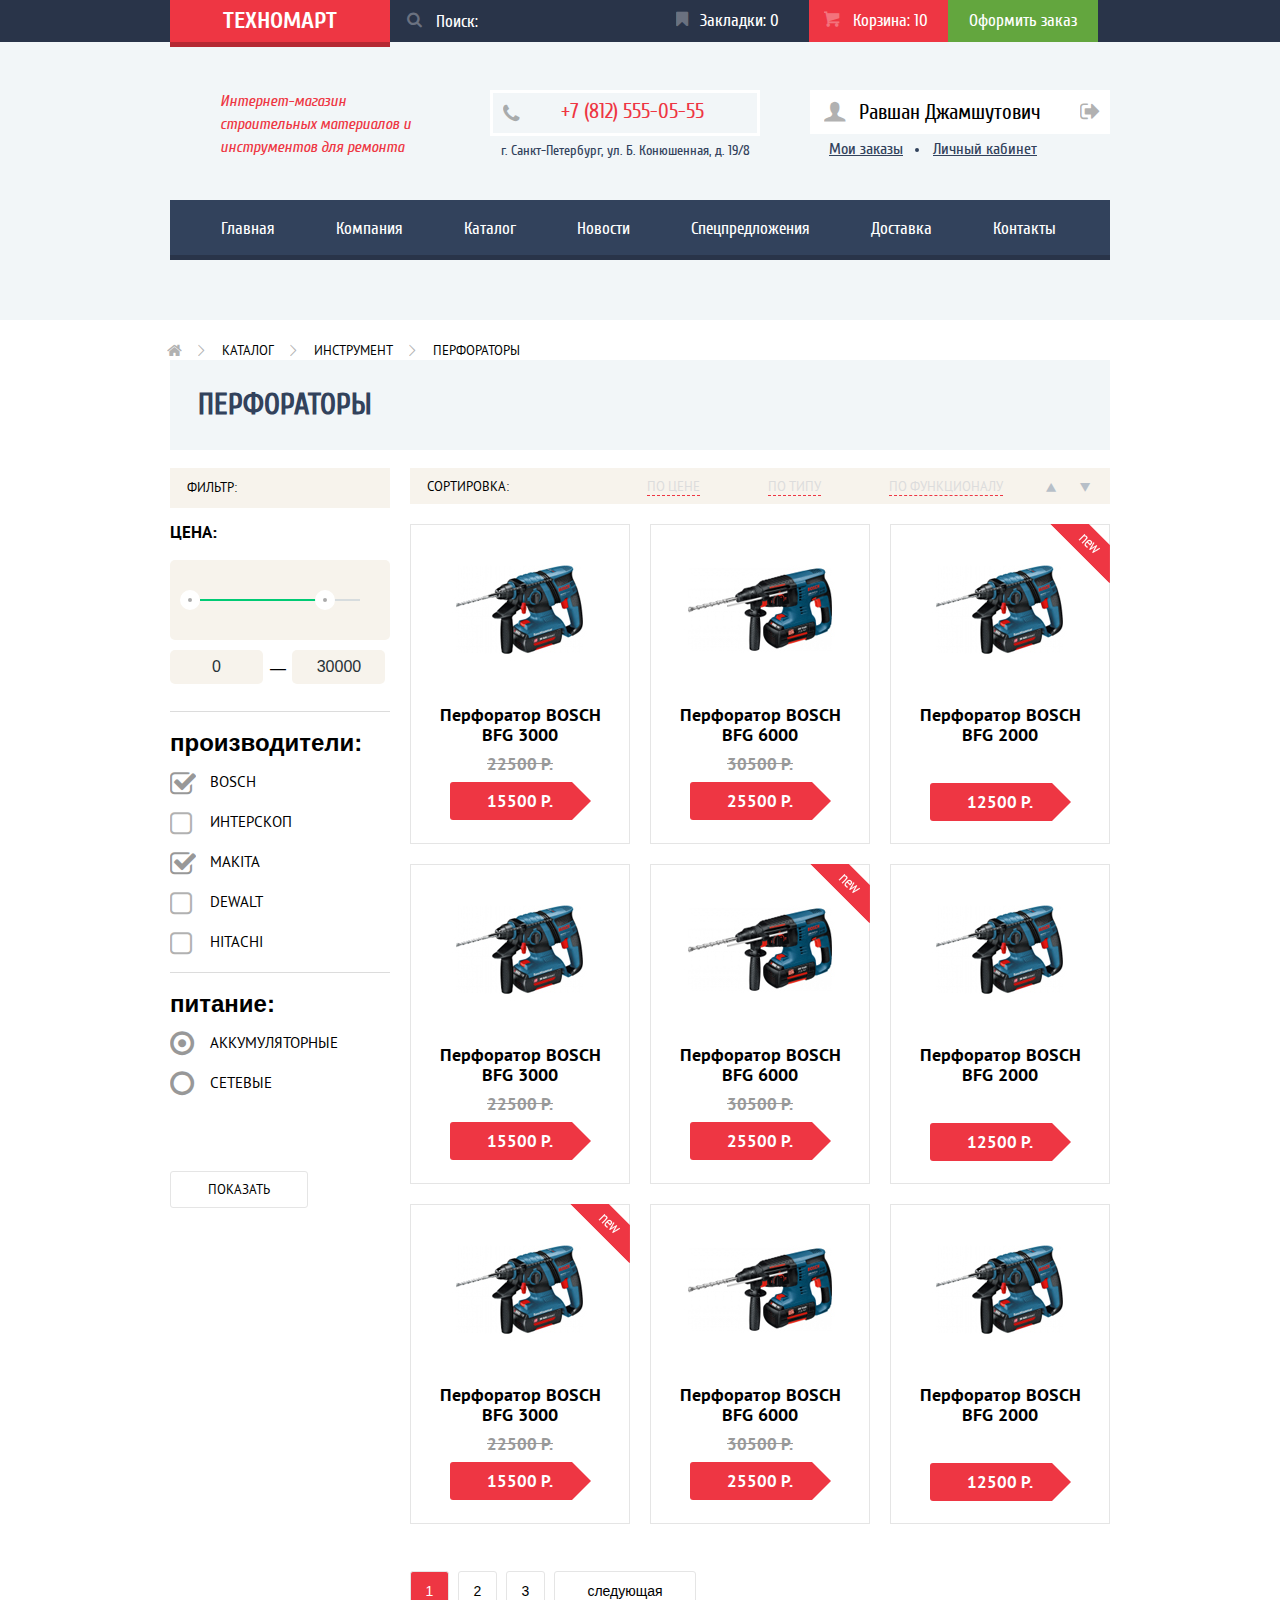
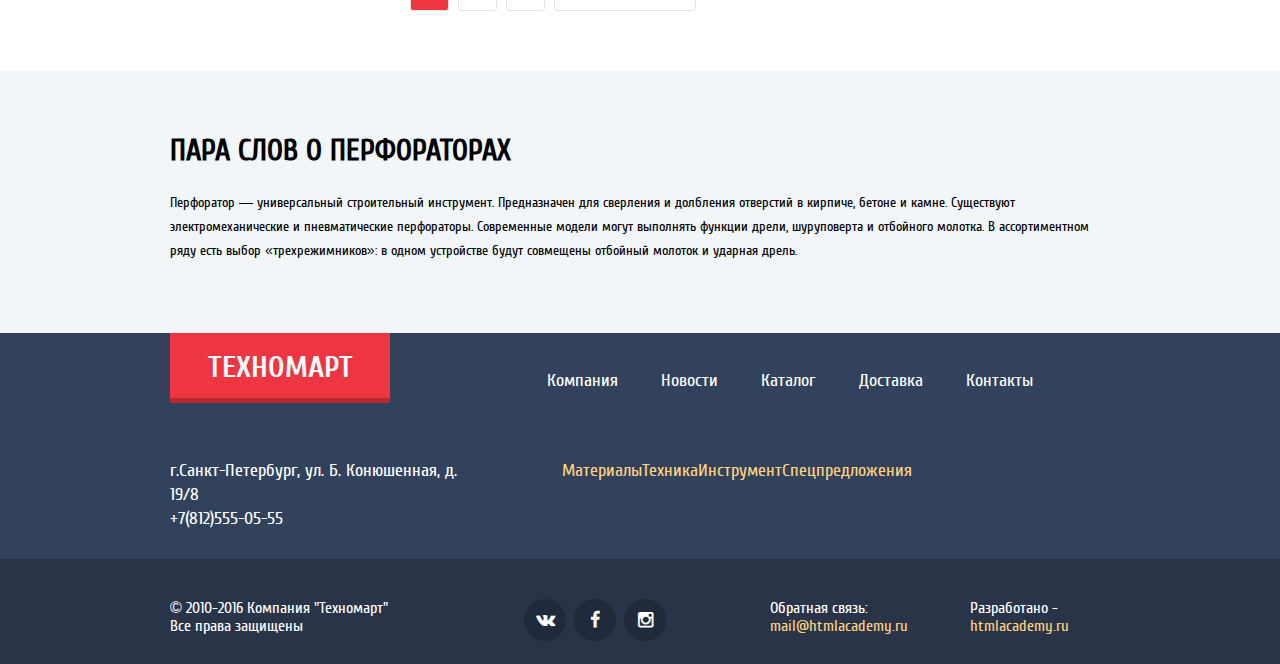
==== commit cc3039ad: "pravki" ====
--- a/catalog.html
+++ b/catalog.html
@@ -4,7 +4,7 @@
     <meta charset="UTF-8">
     <title>перфораторы</title>
     <link href="css/normalize.min.css" rel="stylesheet">
-    <link href="css/style.min.css" rel="stylesheet">
+    <link href="css/style.css" rel="stylesheet">
 </head>
 <body>
 <header class="main-header">
@@ -40,7 +40,7 @@
                 <a class="personal-account" href="#">Личный кабинет</a>
             </div>
         </div>
-        <div class="header-navigation clearfix">
+        <div class="header-navigation">
             <ul>
                 <li><a href="index.html">Главная</a></li>
                 <li><a href="#">Компания</a></li>
@@ -69,7 +69,7 @@
         <div class="clearfix">
             <section class="conteiner-left">
                 <div class="filters">
-                    <span>фильтр:</span>
+                   фильтр:
                 </div>
                 <div class="filter-header">
                     <h2>цена:</h2>
--- a/css/style.css
+++ b/css/style.css
@@ -0,0 +1,2444 @@
+@font-face {
+    font-family: "Cuprum Regular";
+    src: url("../fonts/cuprum.woff");
+}
+
+@font-face {
+    font-family: "Cuprum Bold";
+    src: url("../fonts/cuprumbold.woff");
+}
+
+@font-face {
+    font-family: "Cuprum Bold Italic";
+    src: url("../fonts/cuprumbolditalic.woff");
+}
+
+@font-face {
+    font-family: "Cuprum Italic";
+    src: url("../fonts/cuprumitalic.woff");
+}
+
+@font-face {
+    font-family: "PT Sans Regular";
+    src: url("../fonts/ptsans.woff");
+}
+
+@font-face {
+    font-family: "PT Sans Bold";
+    src: url("../fonts/ptsansbold.woff");
+}
+
+@font-face {
+    font-weight: normal;
+    font-style: normal;
+    font-family: "symbols-technomart";
+    src: url("../fonts/symbols-technomart.woff") format("woff"),
+    url("../fonts/symbols-technomart.woff2") format("woff2");
+}
+
+[class^="icon-"]::before,
+[class*=" icon-"]::before {
+    display: inline-block;
+    width: 1em;
+    margin-right: 0.2em;
+    margin-left: 0.2em;
+    font-weight: normal;
+    line-height: 1em;
+    font-family: "symbols-technomart";
+    text-align: center;
+    text-transform: none;
+    text-decoration: inherit;
+    font-style: normal;
+    font-variant: normal;
+
+}
+
+.icon-left::before {
+    content: "\3c";
+}
+
+/* "&lt;" */
+.icon-right::before {
+    content: "\3e";
+}
+
+/* "&gt;" */
+.icon-basket::before {
+    content: "\62";
+}
+
+/* "b" */
+.icon-facebook::before {
+    content: "\66";
+}
+
+/* "f" */
+.icon-twitter::before {
+    content: "\74";
+}
+
+/* "t" */
+.icon-vk::before {
+    content: "\76";
+}
+
+/* "v" */
+.icon-up::before {
+    content: "\2c4";
+}
+
+/* "˄" */
+.icon-down::before {
+    content: "\2c5";
+}
+
+/* "˅" */
+.icon-left-big::before {
+    content: "\2190";
+}
+
+/* "←" */
+.icon-right-big::before {
+    content: "\2192";
+}
+
+/* "→" */
+.icon-login::before {
+    content: "\2386";
+}
+
+/* "⎆" */
+.icon-logout::before {
+    content: "\241b";
+}
+
+/* "␛" */
+.icon-up-dir::before {
+    content: "\25b2";
+    line-height: 18px;
+}
+
+/* "▲" */
+.icon-down-dir::before {
+    content: "\25bc";
+    line-height: 18px;
+}
+
+/* "▼" */
+.icon-circle::before {
+    content: "\25cb";
+}
+
+/* "○" */
+.icon-circle-dot::before {
+    content: "\25cf";
+}
+
+/* "●" */
+.icon-star::before {
+    content: "\2605";
+}
+
+/* "★" */
+.icon-check-off::before {
+    content: "\2610";
+}
+
+/* "☐" */
+.icon-check-on::before {
+    content: "\2611";
+}
+
+/* "☑" */
+.icon-youtube::before {
+    content: "\f39e";
+}
+
+/* "" */
+.icon-home::before {
+    content: "🏠";
+}
+
+/* "\1f3e0" */
+.icon-user::before {
+    content: "👨";
+}
+
+/* "\1f468" */
+.icon-phone::before {
+    content: "📞";
+}
+
+/* "\1f4de" */
+.icon-instagramm::before {
+    content: "📷";
+}
+
+/* "\1f4f7" */
+.icon-search::before {
+    content: "🔍";
+}
+
+/* "\1f50d" */
+.icon-bookmark::before {
+    content: "🔖";
+}
+
+/* "\1f516" */
+
+.icon-search {
+    position: absolute;
+    color: #6a7180;
+    right: 207px;
+    bottom: 13px;
+}
+
+::-webkit-input-placeholder {
+    color: #ffffff;
+}
+
+::-moz-placeholder {
+    color: #ffffff;
+}
+
+:-moz-placeholder {
+    color: #ffffff;
+}
+
+:-ms-input-placeholder {
+    color: #ffffff;
+}
+
+.header-top-search:hover .icon-search {
+    color: #ffffff;
+}
+
+.header-top-search input[type="search"]:hover {
+    background-color: #212a3a;
+}
+
+.header-top-search input[type="search"]:focus + span {
+    color: #ee3643;
+}
+
+.icon-up-dir, .icon-down-dir {
+    color: #b7bfc8;
+    font-size: 22px;
+}
+
+.icon-up-dir:hover, .icon-down-dir:hover {
+    color: #010101;
+}
+
+.icon-up-dir:active, .icon-down-dir:active {
+    color: #ee3643;
+}
+
+html, body {
+    margin: 0;
+    padding: 0;
+}
+
+body {
+    min-width: 980px;
+}
+
+a {
+    text-decoration: none;
+}
+
+.container {
+    margin: 0 auto;
+    width: 940px;
+    padding: 0 10px;
+}
+
+.clearfix::after {
+    content: "";
+    display: table;
+    clear: both;
+}
+
+/* header */
+
+.main-header {
+    min-height: 320px;
+    background-color: #f2f6f8;
+    font-family: "Cuprum Regular", "Arial", sans-serif;
+}
+
+.header-top {
+    background-color: #293449;
+    min-height: 42px;
+}
+
+.header-top .button-top-logo {
+    float: left;
+    width: 220px;
+    background-color: #ee3643;
+    color: #ffffff;
+    font-family: "Cuprum Bold", "Arial", sans-serif;
+    font-size: 24px;
+    line-height: 24px;
+    text-transform: uppercase;
+    text-align: center;
+    padding-top: 9px;
+    padding-bottom: 9px;
+    position: relative;
+}
+
+.button-top-logo::after {
+    content: "";
+    border-bottom: 5px solid #b52933;
+    position: absolute;
+    top: 100%;
+    left: 0;
+    width: 100%;
+}
+
+.header-top .button-top-logo:hover, .header-top .button-top-logo:active {
+    background-color: #ca2c37;
+}
+
+.header-top-search {
+    float: left;
+    width: 243px;
+    height: 42px;
+    position: relative;
+}
+
+input[type="search"] {
+    border: none;
+    background: none;
+    outline: none;
+    width: 245px;
+    font-size: 17px;
+    height: 40px;
+    padding-left: 46px;
+    font-family: "Cuprum Regular", "Arial", sans-serif;
+}
+
+.header-top-search input[type="search"]:focus {
+    background: #ffffff;
+}
+
+.header-top-search input::-webkit-input-placeholder {
+    color: #ffffff;
+}
+
+.header-top-nav {
+    float: right;
+    width: 454px;
+    font-size: 0;
+    font-family: "Cuprum Regular", "Arial", sans-serif;
+    line-height: 18px;
+}
+
+a.bookmarks, a.cart, a.action {
+    font-size: 17px;
+    display: inline-block;
+    vertical-align: top;
+    text-align: center;
+    position: relative;
+    color: #ffffff;
+}
+
+a.bookmarks:hover:not(.indicator), a.cart:hover:not(.indicator) {
+    background-color: #212a3a;
+}
+
+a.cart {
+    padding: 12px 30px 12px 44px;
+}
+
+a.bookmarks{
+    padding: 12px 30px 12px 44px;
+}
+
+.header-top-nav a:active span {
+    opacity: 0.5;
+}
+
+a.bookmarks::before {
+    content: "\1f516";
+    position: absolute;
+    bottom: 13px;
+    left: 20px;
+    display: block;
+    font-family: symbols-technomart;
+    color: #ffffff;
+    opacity: 0.3;
+}
+
+a.bookmarks:hover::before, a.cart:hover::before {
+    opacity: 1;
+}
+
+a.bookmarks:active::before, a.cart:active::before {
+    opacity: 0.3;
+}
+
+a.cart {
+    text-align: right;
+    padding-right: 20px;
+}
+
+a.cart::before {
+    content: "\62";
+    position: absolute;
+    bottom: 13px;
+    left: 15px;
+    display: block;
+    font-family: symbols-technomart;
+    color: #ffffff;
+    opacity: 0.3;
+}
+
+.indicator {
+    background: #ee3643;
+}
+
+.indicator:hover {
+    background-color: #ca2c37;
+}
+
+a.action {
+    background-color: #63a63e;
+    padding: 12px 21px;
+}
+
+a.action:hover {
+    background-color: #5fbb2d;
+}
+
+.action:active {
+    opacity: 0.9;
+}
+
+.header-center {
+    min-height: 90px;
+    padding-top: 48px;
+    padding-bottom: 20px;
+}
+
+.header-center-about {
+    float: left;
+    width: 200px;
+    color: #ee3643;
+    font-family: "Cuprum Italic", "Arial", sans-serif;
+    text-align: left;
+    margin-left: 50px;
+    margin-right: 70px;
+    font-size: 16px;
+    line-height: 23px;
+}
+
+.header-center-about p {
+    margin: 0;
+}
+
+.header-center-contacts {
+    float: left;
+    width: 270px;
+}
+
+.header-center-contacts .phone {
+    color: #ee3643;
+    font-size: 21px;
+    line-height: 17px;
+    border: 3px solid white;
+    position: relative;
+    height: 30px;
+    padding-top: 10px;
+    padding-left: 68px;
+}
+
+.header-center-contacts .phone::before {
+    content: "\1f4de";
+    position: absolute;
+    bottom: 11px;
+    left: 10px;
+    display: block;
+    font-family: "symbols-technomart";
+    color: #000000;
+    opacity: 0.3;
+}
+
+.header-center-contacts .address {
+    color: #32425c;
+    font-size: 14px;
+    line-height: 30px;
+    text-align: center;
+}
+
+.header-center-userblock {
+    float: right;
+    width: 300px;
+}
+
+.header-center-userblock--margin {
+    margin-top: 15px;
+}
+
+a.login {
+    background-color: #ffffff;
+    position: relative;
+    padding-top: 12px;
+    padding-bottom: 12px;
+    padding-left: 50px;
+    padding-right: 25px;
+    font-size: 21px;
+    line-height: 18px;
+    color: #000000;
+    margin-right: 10px;
+    margin-left: 5px;
+    display: inline-block;
+    vertical-align: top;
+}
+
+a.login::before {
+    content: "\2386";
+    position: absolute;
+    bottom: 13px;
+    left: 20px;
+    display: block;
+    font-family: symbols-technomart;
+    color: #000000;
+    opacity: 0.3;
+}
+
+a.login:hover {
+    color: #ee3643;
+}
+
+a.login:hover::before {
+    opacity: 1;
+}
+
+a.login:active::before {
+    opacity: 0.3;
+}
+
+a.registration {
+    background-color: #ffffff;
+    padding: 12px 25px;
+    font-size: 21px;
+    line-height: 18px;
+    color: #000000;
+    display: inline-block;
+    vertical-align: top;
+}
+
+a.registration:hover {
+    color: #ee3643;
+}
+
+a.registration:active, a.login:active, a.offers:active, a.personal-account:active {
+    color: #c5c5c5;
+}
+
+a.user {
+    color: #000000;
+    font-size: 21px;
+    line-height: 18px;
+    vertical-align: top;
+    padding-left: 2px;
+    padding-right: 22px;
+    padding-bottom: 13px;
+    padding-top: 13px;
+    background-color: #ffffff;
+    display: block;
+    text-align: center;
+    margin-top: -15px;
+    position: relative;
+}
+
+a.user::before {
+    content: "\1f468";
+    position: absolute;
+    bottom: 13px;
+    left: 14px;
+    display: block;
+    font-family: "symbols-technomart";
+    color: #000000;
+    opacity: 0.3;
+}
+
+a.user:hover::before {
+    opacity: 1;
+    color: #32425c;
+}
+
+.user:active span, a.user:active::before, .offers:active, .personal-account:active {
+    opacity: 0.3;
+}
+
+.user-block {
+    position: relative;
+
+}
+
+.user-out {
+    font-size: 0;
+    display: block;
+}
+
+a.user-out::after {
+    content: "\241b";
+    position: absolute;
+    bottom: 11px;
+    right: 10px;
+    display: block;
+    font-family: "symbols-technomart";
+    color: #000000;
+    opacity: 0.3;
+    font-size: 22px;
+}
+
+a.user-out:hover::after {
+    color: #32425c;
+    opacity: 1;
+}
+
+a.user-out:active::after {
+    color: #000000;
+    opacity: 0.3;
+}
+
+.offers, .personal-account {
+    color: #32425c;
+    font-size: 16px;
+    line-height: 31px;
+    text-decoration: underline;
+    margin-left: 19px;
+    padding-right: 7px;
+}
+
+a.offers:hover, a.personal-account:hover {
+    color: #ee3643;
+}
+
+.personal-account {
+    position: relative;
+}
+
+.personal-account::before {
+    content: "";
+    border: 2px solid #32425c;
+    border-radius: 50%;
+    position: absolute;
+    top: 8px;
+    left: -18px;
+}
+
+.header-navigation {
+    border-bottom: 5px solid #293449;
+    font-size: 0;
+    min-height: 55px;
+}
+
+.header-navigation ul {
+    margin: 0;
+    background-color: #32425c;
+    text-align: center;
+    font-size: 0;
+}
+
+.header-navigation li {
+    display: inline-block;
+    vertical-align: top;
+}
+
+.header-navigation a {
+    font-size: 17px;
+    line-height: 17px;
+    color: #ffffff;
+    display: block;
+    padding: 20px 32px 18px 29px;
+}
+
+.header-navigation a:hover {
+    background-color: #293449;
+}
+
+.header-navigation a:active {
+    background-color: #1d2739;
+    color: rgba(255, 255, 255, 0.51);
+}
+
+.header-navigation ul:first-child {
+    padding-left: 0;
+
+}
+
+/* catalog */
+
+.breadcrumbs {
+    font-size: 0;
+    margin-top: 22px;
+    margin-left: -28px;
+}
+
+.home-page {
+    position: relative;
+}
+
+.home-page::before {
+    content: "\1f3e0";
+    position: absolute;
+    bottom: 0;
+    right: 0;
+    display: block;
+    font-family: "symbols-technomart";
+    color: #000000;
+    opacity: 0.3;
+    font-size: 16px;
+}
+
+.breadcrumbs a::before {
+    content: "\3e";
+    position: absolute;
+    bottom: 0;
+    right: 18px;
+    display: block;
+    font-family: "symbols-technomart";
+    color: #000000;
+    opacity: 0.3;
+}
+
+.breadcrumbs li {
+    display: inline-block;
+    vertical-align: top;
+    position: relative;
+    font-size: 13px;
+    color: #000000;
+    line-height: 18px;
+    font-family: "PT Sans Regular", "Arial", sans-serif;
+    text-transform: uppercase;
+}
+
+.breadcrumbs a {
+    font-size: 13px;
+    margin-right: 40px;
+    color: #000000;
+    line-height: 18px;
+    font-weight: normal;
+    font-family: "PT Sans Regular", "Arial", sans-serif;
+    text-transform: uppercase;
+}
+
+.header{
+    padding: 30px 0 30px 28px;
+    margin-bottom: 18px;
+    background-color: #f2f6f8;
+}
+
+.header h1 {
+    font-family: "Cuprum Regular", "Arial", sans-serif;
+    line-height: 30px;
+    font-size: 30px;
+    text-transform: uppercase;
+    color: #32425c;
+    margin: 0;
+    padding: 0;
+}
+
+.conteiner-left {
+    width: 220px;
+    float: left;
+}
+
+.filters {
+    font-family: PT Sans Regular, "Arial", sans-serif;
+    font-size: 13px;
+    line-height: 18px;
+    background-color: #f7f3ec;
+    text-transform: uppercase;
+    padding: 11px 0 11px 17px;
+    min-width: 198px;
+    margin-bottom: 9px;
+}
+
+.filter-header h2 {
+    font-family: PT Sans Bold, "Arial", sans-serif;
+    font-size: 17px;
+    line-height: 30px;
+    text-transform: uppercase;
+    margin: 0;
+    padding: 0;
+    margin-bottom: 13px;
+}
+
+.range-filter {
+    width: 220px;
+    margin-bottom: 27px;
+}
+
+.range-controls {
+    position: relative;
+    height: 80px;
+    margin-bottom: 10px;
+    padding: 0 30px;
+    border-radius: 5px;
+    overflow: hidden;
+    background-color: #f7f3ec;
+}
+
+.scale {
+    margin-top: 39px;
+    height: 2px;
+    background-color: #d7dcde;
+}
+
+.bar {
+    height: 2px;
+    background: #00ca74;
+    width: 130px;
+}
+
+.toggle {
+    position: absolute;
+    top: 30px;
+    width: 4px;
+    height: 4px;
+    border: 8px solid white;
+    background: #ababab;
+    cursor: pointer;
+    border-radius: 50%;
+}
+
+.min-toggle {
+    left: 10px;
+}
+
+.max-toggle {
+    left: 145px;
+}
+
+.price-controls input {
+    width: 55px;
+    padding: 8px 19px;
+    border: none;
+    background: #f7f3ec;
+    font-size: 16px;
+    font-family: "Tahoma", sans-serif;
+    text-align: center;
+    color: #283136;
+    border-radius: 5px;
+    outline: none;
+}
+
+.price-controls {
+    position: relative;
+}
+
+.price-controls::after {
+    content: "—";
+    position: absolute;
+    left: 100px;
+    top: 10px;
+}
+
+input.min-price {
+    margin-right: 25px;
+}
+
+.filter-checkbox label, .filter-radio label {
+    font-family: PT Sans Regular, "Arial", sans-serif;
+    font-size: 15px;
+    line-height: 20px;
+    text-transform: uppercase;
+    padding-left: 40px;
+}
+
+.filter-checkbox label:hover, .filter-radio label:hover {
+    cursor: pointer;
+}
+
+.filter-checkbox input[type="checkbox"], .filter-radio input[type="radio"] {
+    display: none;
+}
+
+.filter-checkbox input[type="checkbox"] + label, .filter-radio input[type="radio"] + label {
+    position: relative;
+
+}
+
+.filter-checkbox input[type="checkbox"] + label::before {
+    content: "\2610";
+    display: block;
+    position: absolute;
+    top: 2px;
+    left: 0;
+    font-size: 28px;
+    opacity: 0.3;
+    font-family: "symbols-technomart";
+}
+
+.filter-checkbox input[type="checkbox"]:checked + label::before {
+    content: "\2611";
+    display: block;
+    position: absolute;
+    top: 2px;
+    left: 0;
+    font-size: 28px;
+    opacity: 0.4;
+    font-family: "symbols-technomart";
+}
+
+.filter-checkbox input[type="checkbox"]:disabled + label::before,
+.filter-checkbox input[type="checkbox"]:checked:disabled + label::before,
+.filter-radio input[type="radio"]:disabled + label::before,
+.filter-radio input[type="radio"]:checked:disabled + label::before,
+input:disabled + label, input:disabled + label:hover {
+    opacity: 0.3;
+    cursor: default;
+}
+
+.filter-radio input[type="radio"]:checked + label::before {
+    content: "\25cf";
+    display: block;
+    position: absolute;
+    top: 0;
+    left: 0;
+    font-size: 28px;
+    opacity: 0.4;
+    font-family: "symbols-technomart";
+}
+
+.filter-radio input[type="radio"] + label::before {
+    content: "\25cb";
+    display: block;
+    position: absolute;
+    top: 0;
+    left: 0;
+    font-size: 28px;
+    opacity: 0.4;
+    font-family: "symbols-technomart";
+}
+
+.filter-manufacturers {
+    border-bottom: 1px solid gainsboro;
+    border-top: 1px solid gainsboro;
+}
+
+.filter-checkbox, .filter-radio {
+    margin-bottom: 20px;
+}
+
+.filter-power{
+   margin-bottom: 87px;
+}
+
+a.button {
+    border: 1px solid #e5e5e5;
+    padding: 7px 30px;
+    font-family: PT Sans Regular, "Arial", sans-serif;
+    font-size: 15px;
+    line-height: 18px;
+    color: #000000;
+    text-transform: uppercase;
+    border-radius: 3px;
+}
+
+.button.submit{
+    font-size: 13px;
+    padding: 9px 37px;
+}
+
+a.button.submit:hover {
+    border: 1px solid #bdc6ca;
+    background-color: #ffffff;
+}
+
+a.button.submit:active {
+    border: 1px solid #ee3643;
+    background-color: #ffffff;
+}
+
+.conteiner-right {
+    float: right;
+    width: 700px;
+}
+
+.sort-navigation {
+    font-family: PT Sans Regular, "Arial", sans-serif;
+    font-size: 13px;
+    line-height: 18px;
+    background-color: #f7f3ec;
+    text-transform: uppercase;
+    text-align: left;
+    vertical-align: top;
+    padding: 10px 0 4px 17px;
+}
+
+.sort-navigation ul {
+    padding: 0;
+    margin: 0;
+}
+
+.sort-navigation li {
+    display: inline-block;
+    background-color: #f7f3ec;
+    padding-right: 65px;
+    vertical-align: top;
+}
+
+.sort-navigation li:first-child {
+    padding-right: 135px;
+}
+
+.sort li:nth-child(4) {
+    padding-right: 30px;
+}
+
+.sort li:nth-child(5), .sort li:nth-child(6) {
+    padding-right: 0;
+}
+
+a.sort-price, a.sort-type, a.sort-function {
+    color: gainsboro;
+    border-bottom: 1px dashed #ee3643;
+}
+
+a.sort-price:hover, a.sort-type:hover, a.sort-function:hover {
+    color: #000000;
+    border-bottom: 1px solid #ee3643;
+}
+
+.sort-navigation a:active {
+    border: none;
+    color: #ee3643;
+}
+
+.paginator {
+    font-size: 0;
+    vertical-align: top;
+    margin-top: 47px;
+    margin-bottom: 60px;
+    padding-left: 0;
+}
+
+.paginator a {
+    text-decoration: none;
+    display: block;
+    font-size: 14px;
+    line-height: 24px;
+    border: 1px solid #e5e5e5;
+    border-radius: 3px;
+    width: 37px;
+    min-height: 24px;
+    text-align: center;
+    padding: 7px 0;
+    color: #000000;
+}
+
+.paginator li a:active:not(.active) {
+    border: 1px solid #ee3643;
+    border-radius: 3px;
+}
+
+.paginator a.active {
+    color: #ffffff;
+    background-color: #ee3643;
+    cursor: default;
+}
+
+.paginator a:hover:not(.active) {
+    border: 1px solid #bdc6ca;
+}
+
+.paginator li {
+    list-style: none;
+    display: inline-block;
+    margin-right: 9px;
+    vertical-align: top;
+}
+
+.paginator-item-next a {
+    width: 140px;
+}
+
+section.info {
+    background-color: #f2f6f8;
+}
+
+h3 {
+    font-family: "Cuprum Regular", "Arial", sans-serif;
+    line-height: 30px;
+    font-size: 30px;
+    text-transform: uppercase;
+    color: #000000;
+    padding-top: 65px;
+    padding-bottom: 25px;
+    margin: 0;
+}
+
+.info p {
+    text-align: left;
+    line-height: 24px;
+    font-family: "Cuprum Regular", "Arial", sans-serif;
+    padding-bottom: 70px;
+    font-size: 14px;
+    margin: 0;
+}
+
+/* index */
+
+section.promo {
+    padding-top: 60px;
+}
+
+.promo-item {
+    width: 300px;
+    height: 125px;
+    margin-bottom: 20px;
+    position: relative;
+}
+
+.promo-name {
+    font-family: "Cuprum Bold", "Arial", sans-serif;
+    font-size: 24px;
+    line-height: 30px;
+    color: #ffffff;
+    padding-top: 20px;
+    padding-left: 20px;
+    display: block;
+    margin-bottom: 20px;
+}
+
+.promo-btn {
+    font-family: "Cuprum Regular", "Arial", sans-serif;
+    font-size: 14px;
+    line-height: 18px;
+    color: #ffffff;
+    display: block;
+    padding: 10px 10px;
+    text-align: center;
+    background-color: rgba(74, 74, 74, 0.2);
+    width: 125px;
+    border-radius: 7px;
+    margin-left: 20px;
+    text-transform: uppercase;
+}
+
+.promo-btn:hover {
+    background-color: rgba(74, 74, 74, 0.3);
+}
+
+.promo-btn:active {
+    background-color: rgba(74, 74, 74, 0.4);
+}
+
+.promo-item-materials {
+    float: left;
+    background-color: #f6b22d;
+    margin-right: 20px;
+}
+
+.promo-item-materials::after {
+    content: "";
+    position: absolute;
+    top: 35px;
+    right: 45px;
+    background: url("../img/sprite.png") 0 -135px no-repeat;
+    width: 44px;
+    height: 65px;
+}
+
+.promo-item-tools {
+    float: left;
+    background-color: #4aafde;
+}
+
+.promo-item-tools::after {
+    content: "";
+    position: absolute;
+    top: 40px;
+    right: 25px;
+    background: url("../img/sprite.png") 0 -262px no-repeat;
+    width: 75px;
+    height: 61px;
+}
+
+.promo-item-tech {
+    float: right;
+    background-color: #cc79d1;
+}
+
+.promo-item-tech::after {
+    content: "";
+    position: absolute;
+    top: 40px;
+    right: 25px;
+    background: url("../img/sprite.png") 0 -200px no-repeat;
+    width: 78px;
+    height: 62px;
+}
+
+.promo-bottom {
+    margin-bottom: 26px;
+}
+
+.slider2 {
+    background-color: #f2f6f8;
+}
+
+/* slider2 */
+
+.slider {
+    position: relative;
+    width: 940px;
+    min-height: 317px;
+    margin: 0 auto;
+    font-family: "Cuprum Regular", "Arial", sans-serif;
+    overflow: hidden;
+}
+
+.slider input[type="radio"] {
+    display: none;
+}
+
+.slider-nav {
+    position: absolute;
+    bottom: 100px;
+    z-index: 10;
+    font-size: 0;
+    left: -40px;
+    text-align: center;
+    width: 240px;
+    height: 185px;
+}
+
+.slider-nav label {
+    vertical-align: top;
+    cursor: pointer;
+    color: #ffffff;
+    background-color: #32425c;
+    font-family: "Cuprum Bold", "Arial", sans-serif;
+    font-size: 21px;
+    line-height: 30px;
+    display: block;
+    border-bottom: 1px solid #293449;
+    border-top: 1px solid #405069;
+    padding-top: 15px;
+    padding-bottom: 15px;
+    text-align: left;
+    padding-left: 20px;
+}
+
+.slider-nav label:hover {
+    background-color: #293449;
+}
+
+.slider-nav label.active {
+    background-color: #ffffff;
+    color: #32425c;
+}
+
+.slider-nav::after {
+    content: "";
+    position: absolute;
+    top: -45px;
+    right: -1px;
+    background: url("../img/separator.png") 0 0 no-repeat;
+    width: 10px;
+    height: 272px;
+    display: block;
+}
+
+.slide {
+    position: absolute;
+    top: 30px;
+    right: 0;
+    width: 670px;
+    height: 310px;
+    overflow: hidden;
+}
+
+.slide-text {
+    width: 275px;
+    padding-left: 50px;
+    margin-top: -40px;
+    font-size: 13px;
+    line-height: 24px;
+    font-family: "PT Sans Regular", "Arial", sans-serif;
+}
+
+.slides-title {
+    font-family: "Cuprum Regular", "Arial", sans-serif;
+    font-size: 36px;
+    line-height: 24px;
+    margin: 31px 0 24px 0;
+    color: #32425c;
+}
+
+.slide p {
+    line-height: 23px;
+}
+
+.slide:nth-child(1) {
+    background: url("../img/layer131.png") 100% 30px no-repeat;
+}
+
+.slide:nth-child(2) {
+    background: url("../img/layer130.png") 100% 30px no-repeat;
+}
+
+.slide:nth-child(3) {
+    background: url("../img/layer119.png") 100% 30px no-repeat;
+}
+
+.slide {
+    display: none;
+}
+
+#btn1:checked ~ .slider-slides .slide:nth-child(1) {
+    display: block;
+}
+
+#btn2:checked ~ .slider-slides .slide:nth-child(2) {
+    display: block;
+}
+
+#btn3:checked ~ .slider-slides .slide:nth-child(3) {
+    display: block;
+}
+
+#btn1:checked ~ .slider-nav label[for="btn1"],
+#btn2:checked ~ .slider-nav label[for="btn2"],
+#btn3:checked ~ .slider-nav label[for="btn3"] {
+    background: #ffffff;
+    color: #32425c;
+    border-bottom: 1px solid #ffffff;
+    border-top: 1px solid #ffffff;
+}
+
+/*promo-slider*/
+
+.promo-slider {
+    float: left;
+    position: relative;
+    width: 620px;
+    overflow: hidden;
+    min-height: 270px;
+}
+
+.promo-slide {
+    position: absolute;
+    top: 0;
+    left: 0;
+    width: 100%;
+    height: 270px;
+}
+
+.promo-slider-arrows {
+    color: #ffffff;
+    font-size: 45px;
+}
+
+.promo-slider-arrows .icon-left {
+    position: absolute;
+    left: 10px;
+    top: 110px;
+    cursor: pointer;
+    z-index: 10;
+
+}
+
+.promo-slider-arrows .icon-right {
+    position: absolute;
+    right: 10px;
+    top: 110px;
+    cursor: pointer;
+    z-index: 10;
+}
+
+.promo-slider input[type="radio"] {
+    display: none;
+}
+
+.promo-slider-controls {
+    position: absolute;
+    bottom: 30px;
+    left: 50%;
+    z-index: 10;
+    width: 200px;
+    margin-left: -100px;
+    text-align: center;
+}
+
+.promo-slider-controls label {
+    display: inline-block;
+    width: 4px;
+    height: 4px;
+    margin: 0 3px;
+    vertical-align: top;
+    background: #ffffff;
+    border: 3px solid white;
+    border-radius: 50%;
+    cursor: pointer;
+}
+
+.promo-info {
+    width: 245px;
+    padding-left: 25px;
+    padding-top: 25px;
+    position: absolute;
+    top: 0;
+    left: 0;
+}
+
+.promo-info span {
+    font-family: "Cuprum Bold", "Arial", sans-serif;
+    font-size: 36px;
+    line-height: 30px;
+    color: #ffffff;
+    text-transform: uppercase;
+}
+
+.promo-info div {
+    font-family: "PT Sans Regular", "Arial", sans-serif;
+    font-size: 18px;
+    line-height: 24px;
+    color: #ffffff;
+    padding-top: 5px;
+}
+
+a.button-catalog {
+    color: #ffffff;
+    background-color: #ee3643;
+    border: none;
+    font-family: "Cuprum Regular", "Arial", sans-serif;
+    font-size: 14px;
+    line-height: 18px;
+    border-radius: 3px;
+    text-align: center;
+    padding-top: 11px;
+    padding-bottom: 11px;
+    margin-top: 120px;
+    width: 130px;
+    display: block;
+}
+
+a.button:hover {
+    background-color: #ca2c37;
+}
+
+a.button:active {
+    background-color: #ba2732;
+}
+
+#btn-1:checked ~ .promo-slides .promo-slide:nth-child(1) {
+    left: 0;
+}
+
+#btn-1:checked ~ .promo-slides .promo-slide:nth-child(2) {
+    left: 880px;
+}
+
+#btn-2:checked ~ .promo-slides .promo-slide:nth-child(1) {
+    left: -880px;
+}
+
+#btn-2:checked ~ .promo-slides .promo-slide:nth-child(2) {
+    left: 0;
+}
+
+#btn-1:checked ~ .promo-slider-controls label[for="btn-1"],
+#btn-2:checked ~ .promo-slider-controls label[for="btn-2"] {
+    background: #ba2732;
+}
+
+.promo-items {
+    float: right;
+    width: 300px;
+}
+
+.promo-item-sale {
+    background-color: #85d179;
+}
+
+.promo-item-sale::after {
+    content: "";
+    position: absolute;
+    top: 30px;
+    right: 25px;
+    background: url("../img/sprite.png") 0 0 no-repeat;
+    width: 59px;
+    height: 72px;
+}
+
+.promo-item-delivery {
+    background-color: #f6b22d;
+}
+
+.promo-item-delivery::after {
+    content: "";
+    position: absolute;
+    top: 40px;
+    right: 25px;
+    background: url("../img/sprite.png") 0 -72px no-repeat;
+    width: 78px;
+    height: 63px;
+}
+
+.popular-title {
+    background-color: #f7f3ec;
+    height: 90px;
+}
+
+h1 {
+    font-family: "Cuprum Regular", "Arial", sans-serif;
+    font-size: 30px;
+    line-height: 30px;
+    text-transform: uppercase;
+    color: #32425c;
+}
+
+.popular-title h1 {
+    width: 375px;
+    float: left;
+    margin-left: 25px;
+    font-weight: normal;
+    padding-top: 10px;
+}
+
+a.button-popular {
+    color: #ffffff;
+    background-color: #ee3643;
+    border: none;
+    float: right;
+    width: 192px;
+    margin-top: 25px;
+    margin-right: 25px;
+    text-align: center;
+    font-family: "Cuprum Regular", "Arial", sans-serif;
+    font-size: 14px;
+    line-height: 18px;
+    border-radius: 3px;
+    cursor: pointer;
+    padding-bottom: 10px;
+    padding-top: 10px;
+}
+
+/*  catalog items */
+
+.items {
+    font-size: 0;
+    margin: 0;
+    margin-bottom: 20px;
+}
+
+.item {
+    display: inline-block;
+    width: 218px;
+    height: 318px;
+    background-color: #ffffff;
+    vertical-align: top;
+    border: 1px solid #e5e5e5;
+    margin-right: 20px;
+    margin-top: 20px;
+    position: relative;
+    text-align: center;
+}
+
+.item .actions {
+    display: none;
+}
+
+.item:hover .actions {
+    display: block;
+}
+
+.filter-items h2 {
+    margin: 17px 0 15px 0;
+    padding: 0;
+}
+
+/*  index items */
+
+.popular-items {
+    font-size: 0;
+    margin: 0;
+    margin-bottom: 20px;
+}
+
+.popular-item:last-child, .item:nth-child(3n) {
+    margin-right: 0;
+}
+
+.popular-item {
+    display: inline-block;
+    width: 218px;
+    height: 318px;
+    background-color: #ffffff;
+    vertical-align: top;
+    border: 1px solid #e5e5e5;
+    margin-right: 20px;
+    margin-top: 20px;
+    position: relative;
+    text-align: center;
+}
+
+.item:hover {
+    border: 1px solid #ffffff;
+    box-shadow: 0 5px 25px 0 rgba(41, 52, 73, 0.5);
+}
+
+.new::before {
+    position: absolute;
+    top: 0;
+    right: 0;
+    z-index: 10;
+    width: 60px;
+    height: 60px;
+    content: "";
+    background: url("../img/new-flag.png") no-repeat 0 0;
+}
+
+.popular-item.new::before {
+    top: -1px;
+    right: -1px;
+}
+
+.item.new::before {
+    top: -1px;
+    right: -1px;
+}
+
+.popular-item:hover {
+    border: 1px solid #ffffff;
+    box-shadow: 0 5px 25px 0 rgba(41, 52, 73, 0.5);
+}
+
+.item-title {
+    font-size: 18px;
+    line-height: 20px;
+    color: #000000;
+    font-weight: bold;
+    font-family: PT Sans Bold, "Arial", sans-serif;
+    text-align: center;
+    padding: 0 25px;
+    margin-bottom: 10px;
+    position: relative;
+    display: inline-block;
+    vertical-align: top;
+    margin-top: 10px;
+}
+
+.nosale .item-title {
+    margin-bottom: 38px;
+}
+
+.item-title span {
+    text-transform: uppercase;
+}
+
+.item-price-last {
+    font-size: 17px;
+    line-height: 18px;
+    color: #999999;
+    font-weight: bold;
+    text-decoration: line-through;
+    text-align: center;
+    margin-bottom: 7px;
+    font-family: PT Sans Bold, "Arial", sans-serif;
+    min-height: 20px;
+}
+
+.item-price-new {
+    font-size: 17px;
+    line-height: 18px;
+    color: #ffffff;
+    font-weight: bold;
+    position: relative;
+    width: 80px;
+    margin: 0 auto 20px;
+    padding: 10px 30px;
+    border-radius: 3px;
+    background: #ee3643;
+    font-family: PT Sans Bold, "Arial", sans-serif;
+}
+
+.item-price-new:after {
+    position: absolute;
+    top: 0;
+    right: -20px;
+    width: 0;
+    height: 0;
+    content: "";
+    border: 19px solid #fff;
+    border-left-color: #ee3643;
+}
+
+.item-image {
+    display: block;
+    text-align: center;
+    overflow: hidden;
+}
+
+.actions {
+    position: absolute;
+    top: 0;
+    left: 0;
+    width: 218px;
+    height: 88px;
+    padding: 40px 0;
+    background-color: #fff;
+}
+
+.actions .buy, .actions .bookmark {
+    font-family: "Cuprum Regular", "Arial", sans-serif;
+    font-size: 14px;
+    display: block;
+    width: 135px;
+    margin: 0 auto 7px;
+    padding: 10px 0;
+    text-decoration: none;
+    text-transform: uppercase;
+    color: #fff;
+    border-radius: 3px;
+    background-color: #63a63e;
+}
+
+.actions .buy {
+    box-shadow: inset 0 -3px 0 #518534;
+    position: relative;
+}
+
+.actions .buy:hover {
+    background-color: #5fbb2d;
+}
+
+a.buy:hover::before {
+    color: #ffffff;
+    opacity: 1;
+}
+
+a.buy:active::before {
+    color: #ffffff;
+    opacity: 1;
+}
+
+.actions .buy:active {
+    background-color: #518534;
+}
+
+.actions .bookmark {
+    width: 129px;
+    padding: 7px 0;
+    color: #63a63e;
+    border: 3px solid #63a63e;
+    background-color: #fff;
+}
+
+.actions .bookmark:hover {
+    border: 3px solid #32425c;
+}
+
+.actions .bookmark:active {
+    border: 3px solid #c1c6ce;
+    color: #c1c6ce;
+}
+
+.popular-item .actions {
+    display: none;
+}
+
+.popular-item:hover .actions {
+    display: block;
+}
+
+.actions .buy::before {
+    content: "\62";
+    position: absolute;
+    bottom: 11px;
+    left: 15px;
+    display: block;
+    font-family: "symbols-technomart";
+    text-transform: none;
+    color: #ffffff;
+    opacity: 0.3;
+}
+
+.popular-manufacturers {
+    font-size: 0;
+    margin: 0;
+    margin-bottom: 79px;
+}
+
+.popular-manufacturers a {
+    display: inline-block;
+    width: 219px;
+    height: 145px;
+    vertical-align: top;
+    border: 1px solid #e5e5e5;
+    margin-right: 18px;
+    margin-top: 20px;
+    line-height: 145px;
+    text-align: center;
+}
+
+.popular-manufacturers img {
+    vertical-align: middle;
+}
+
+.popular-manufacturers a:nth-child(4n) {
+    margin-right: 0;
+}
+
+.popular-manufacturers a:hover {
+    border: 1px solid #ffffff;
+    box-shadow: 0 5px 25px 0 rgba(41, 52, 73, 0.5);
+}
+
+.popular-manufacturers a:active {
+    border: 1px solid #ffffff;
+    box-shadow: 0 5px 25px 0 rgba(41, 52, 73, 0.30);
+    opacity: 0.3;
+}
+
+.service {
+    width: 440px;
+    padding-top: 30px;
+}
+
+.service h2 {
+    font-family: "Cuprum Regular", "Arial", sans-serif;
+    font-size: 30px;
+    line-height: 24px;
+}
+
+.service p {
+    font-family: "PT Sans Regular", "Arial", sans-serif;
+    font-size: 13px;
+    line-height: 24px;
+}
+
+section.info-tehnomart {
+    margin-bottom: 98px;
+    margin-top: 47px;
+}
+
+.info-company {
+    float: left;
+    width: 570px;
+}
+
+.info-company h2 {
+    font-family: "Cuprum Regular", "Arial", sans-serif;
+    font-size: 30px;
+}
+
+.info-company p {
+    font-family: "PT Sans Regular", "Arial", sans-serif;
+    padding-bottom: 10px;
+    font-size: 13px;
+    line-height: 24px;
+}
+
+.info-contacts p {
+    font-family: "PT Sans Regular", "Arial", sans-serif;
+    font-size: 13px;
+    line-height: 24px;
+    width: 180px;
+}
+
+.info-company ul {
+    margin: 0 0 45px 0;
+    padding: 0 0 0 36px;
+}
+
+.info-company li {
+    font-family: "Cuprum Regular", "Arial", sans-serif;
+    list-style: none;
+    margin-bottom: 17px;
+    font-weight: bold;
+    font-size: 18px;
+    position: relative;
+}
+
+.info-company li::before {
+    content: "";
+    background: url("../img/red-dash.png") 0 0 no-repeat;
+    position: absolute;
+    top: 10px;
+    left: -36px;
+    display: block;
+    width: 25px;
+    height: 2px;
+}
+
+a.button-1 {
+    color: #ffffff;
+    background-color: #ee3643;
+    font-family: "Cuprum Regular", "Arial", sans-serif;
+    font-size: 14px;
+    line-height: 18px;
+    border-radius: 5px;
+    padding: 10px 40px;
+    text-transform: uppercase;
+    text-align: center;
+}
+
+a.button-1:hover {
+    background-color: #ca2c37;
+}
+
+a.button-1:active {
+    background-color: #ba2732;
+}
+
+a.button-2 {
+    color: #ffffff;
+    background-color: #ee3643;
+    font-family: "Cuprum Regular", "Arial", sans-serif;
+    font-size: 14px;
+    line-height: 18px;
+    border-radius: 5px;
+    padding: 10px 60px;
+    text-transform: uppercase;
+    text-align: center;
+}
+
+a.button-2:hover {
+    background-color: #ca2c37;
+}
+
+a.button-2:active {
+    background-color: #ba2732;
+}
+
+.info-contacts {
+    float: right;
+    width: 300px;
+}
+
+.info-contacts h2 {
+    font-family: "Cuprum Regular", "Arial", sans-serif;
+    font-size: 30px;
+}
+
+.info-contacts p {
+    font-family: "Cuprum Regular", "Arial", sans-serif;
+    padding-bottom: 10px;
+    line-height: 23px;
+}
+
+.info-contacts img {
+    padding-bottom: 40px;
+    padding: 0;
+
+}
+
+/* footer */
+
+.main-footer {
+    min-height: 300px;
+    background-color: #32425c;
+    font-family: "Cuprum Regular", "Arial", sans-serif;
+}
+
+.footer-top {
+    background-color: #32425c;
+    min-height: 65px;
+}
+
+.header-top-logo {
+    float: left;
+    width: 220px;
+    background-color: #ee3643;
+    color: #ffffff;
+    height: 45px;
+    font-family: "Cuprum Bold", "Arial", sans-serif;
+    font-size: 30px;
+    line-height: 30px;
+    text-transform: uppercase;
+    text-align: center;
+    padding-top: 20px;
+    border-bottom: 5px solid #b52933;
+}
+
+.footer-top-navigation {
+    float: right;
+    width: 700px;
+}
+
+.footer-top-navigation ul {
+    margin: 0;
+    background-color: #32425c;
+    height: 60px;
+    font-size: 0;
+    text-align: left;
+}
+
+.footer-top-navigation li {
+    display: inline-block;
+    vertical-align: top;
+    margin-right: 43px;
+}
+
+.footer-top-navigation a {
+    font-size: 18px;
+    line-height: 24px;
+    color: #ffffff;
+    display: block;
+}
+
+.footer-top-navigation a:hover, .footer-center-navigation a:hover {
+    text-decoration: underline;
+}
+
+.footer-top-navigation a:active, .footer-center-navigation a:active {
+    opacity: 0.4;
+    text-decoration: none;
+}
+
+.footer-top-navigation ul:first-child {
+    padding-left: 137px;
+    margin-top: 36px;
+}
+
+.footer-top-navigation ul:last-child {
+    padding-right: 0;
+    margin-right: 0;
+}
+
+.footer-top-navigation li:last-child {
+    padding-right: 0;
+    margin-right: 0;
+}
+
+.footer-center {
+    background-color: #32425c;
+    min-height: 100px;
+    padding-top: 30px;
+}
+
+.footer-center-contacts {
+    float: left;
+    width: 320px;
+    font-size: 18px;
+    line-height: 24px;
+    color: #ffffff;
+    font-family: "Cuprum Regular", "Arial", sans-serif;
+}
+
+.footer-center-navigation {
+    float: right;
+    width: 560px;
+}
+
+.footer-center-navigation ul {
+    margin: 0;
+    background-color: #32425c;
+    height: 60px;
+    text-align: center;
+    font-size: 0;
+}
+
+.footer-center-navigation li {
+    display: inline-block;
+    vertical-align: top;
+}
+
+.footer-center-navigation a {
+    font-size: 18px;
+    line-height: 24px;
+    color: #ffd180;
+    display: block;
+}
+
+.footer-center-navigation ul:first-child {
+    padding-left: 12px;
+    margin: 0;
+    text-align: left;
+}
+
+.footer-center-navigation ul:last-child {
+    padding-right: 0;
+    margin-right: 0;
+}
+
+.footer-bottom {
+    background-color: #293449;
+    min-height: 65px;
+    padding-top: 40px;
+
+}
+
+.footer-bottom-info {
+    float: left;
+    width: 240px;
+    color: #ffffff;
+    font-size: 16px;
+    line-height: 18px;
+}
+
+.footer-bottom-social {
+    float: left;
+    width: 150px;
+    text-align: center;
+    margin-left: 110px;
+}
+
+.social-btn {
+    display: inline-block;
+    width: 40px;
+    height: 40px;
+    margin: 0 2px;
+    vertical-align: top;
+    border: 1px solid transparent;
+    border-radius: 50%;
+    background-color: #212a3a;
+    position: relative;
+}
+
+.social-btn:hover {
+    background-color: #ee3643;
+}
+
+.facebook::after {
+    content: "\66";
+    position: absolute;
+    bottom: 10px;
+    right: 15px;
+    display: block;
+    font-family: "symbols-technomart";
+    color: #ffffff;
+    font-size: 18px;
+}
+
+.instagramm::after {
+    content: "\1f4f7";
+    position: absolute;
+    bottom: 10px;
+    right: 12px;
+    display: block;
+    font-family: "symbols-technomart";
+    color: #ffffff;
+    font-size: 18px;
+}
+
+.vk::after {
+    content: "\76";
+    position: absolute;
+    bottom: 10px;
+    right: 10px;
+    display: block;
+    font-family: "symbols-technomart";
+    color: #ffffff;
+    font-size: 18px;
+}
+
+.footer-bottom-mail {
+    color: #ffffff;
+    float: right;
+    width: 160px;
+    margin-right: 40px;
+}
+
+.footer-bottom-develop {
+    float: right;
+    width: 140px;
+    color: #ffffff;
+}
+
+a.cite {
+    color: #ffd180;
+}
+
+a.cite:active {
+    color: #ee3643;
+}
+
+a.cite:hover:not(:active) {
+    text-decoration: underline;
+}
+
+/* Всплывающая форма catalog */
+
+.modal-content {
+    width: 620px;
+    color: #000000;
+    position: fixed;
+    top: 413px;
+    left: 50%;
+    margin-left: -305px;
+    box-shadow: 0 30px 50px rgba(0, 0, 0, 0.7);
+    z-index: 10;
+    border-top: 7px solid red;
+    background: #ffffff url("../img/green-circle.png") 80px 48px no-repeat;
+    display: none;
+}
+
+/* map */
+
+.modal-content-map {
+    width: 940px;
+    height: 450px;
+    background: #e9e5dc url("../img/big-map.jpg");
+    top: 50%;
+    left: 50%;
+    margin-top: 1675px;
+    margin-left: -470px;
+    box-shadow: 0 0 20px rgba(0, 0, 0, 0.4);
+    position: absolute;
+    display: none;
+}
+
+/* Всплывающая форма index*/
+
+.modal-content-index {
+    position: fixed;
+    top: 150px;
+    left: 50%;
+    width: 620px;
+    border-top: 7px solid red;
+    margin-left: -306px;
+    color: #000000;
+    z-index: 10;
+    background-color: #ffffff;
+    box-shadow: 0 30px 50px rgba(0, 0, 0, 0.7);
+    display: none;
+}
+
+@keyframes bounce {
+    0% {
+        transform: translateY(-2000px);
+    }
+    70% {
+        transform: translateY(30px);
+    }
+    90% {
+        transform: translateY(-10px);
+    }
+    100% {
+        transform: translateY(0);
+    }
+}
+
+@keyframes shake {
+    0%, 100% {
+        transform: translateX(0);
+    }
+    10%, 30%, 50%, 70%, 90% {
+        transform: translateX(-10px);
+    }
+    20%, 40%, 60%, 80% {
+        transform: translateX(10px);
+    }
+}
+
+.js-open-map {
+    margin-bottom: 52px;
+    display: block;
+}
+
+.modal-content-show {
+    display: block;
+    animation: bounce 0.6s;
+}
+
+.modal-error {
+    animation: shake 0.6s;
+}
+
+.modal-content-close {
+    position: absolute;
+    top: 5px;
+    right: 5px;
+    width: 30px;
+    height: 30px;
+    font-size: 0;
+    background-color: transparent;
+    border: 0;
+    outline: 0;
+    cursor: pointer;
+}
+
+.modal-content-close::before,
+.modal-content-close::after {
+    content: "";
+    position: absolute;
+    width: 25px;
+    height: 4px;
+    background-color: red;
+    border-radius: 1px;
+    top: 12px;
+    left: 2px;
+}
+
+.modal-content-close::before {
+    transform: rotate(45deg);
+}
+
+.modal-content-close::after {
+    transform: rotate(-45deg);
+}
+
+h2.modal-content-title {
+    font-size: 30px;
+    line-height: 18px;
+    text-transform: none;
+    margin: 0;
+    padding: 0;
+    font-family: "Cuprum Regular", "Arial", sans-serif;
+}
+
+.modal-cart {
+    padding-bottom: 69px;
+    padding-top: 69px;
+    padding-left: 178px;
+}
+
+.modal-bottom {
+    padding-top: 35px;
+    padding-left: 80px;
+    padding-right: 80px;
+    background-color: #f1f1f1;
+    padding-bottom: 35px;
+}
+
+.modal-content .modal-bottom {
+    padding-bottom: 40px;
+    padding-top: 40px;
+}
+
+a.close {
+    color: #000000;
+    background-color: #ffffff;
+    padding: 12px 40px;
+    margin-left: 20px;
+}
+
+a.order {
+    padding: 12px 60px;
+}
+
+a.close:hover {
+    background-color: #ffffff;
+}
+
+a.button-2.close:hover {
+    border: 1px solid #bdc6ca;
+    background-color: #ffffff;
+}
+
+a.button-2.close:active {
+    border: 1px solid #ee3643;
+    background-color: #ffffff;
+}
+
+.message-item {
+    display: inline-block;
+    vertical-align: top;
+    width: 220px;
+}
+
+.message-item:first-child {
+    margin-right: 20px;
+}
+
+.message input {
+    min-width: 206px;
+    padding-top: 10px;
+    padding-bottom: 10px;
+    padding-left: 10px;
+    outline: none;
+    font-size: 13px;
+    line-height: 18px;
+    font-family: PT Sans Regular, "Arial", sans-serif;
+    border: 2px solid gainsboro;
+    border-radius: 3px;
+    margin-bottom: 20px;
+}
+
+.message label {
+    font-family: "Cuprum Regular", "Arial", sans-serif;
+    font-size: 18px;
+    line-height: 18px;
+    display: block;
+    margin-bottom: 10px;
+}
+
+.message textarea {
+    border: 2px solid gainsboro;
+    border-radius: 3px;
+    width: 440px;
+    min-height: 90px;
+    padding: 10px;
+    font-size: 13px;
+    line-height: 18px;
+    font-family: PT Sans Regular, "Arial", sans-serif;
+    resize: none;
+    outline: none;
+}
+
+.modal-top {
+    padding-top: 45px;
+    padding-bottom: 35px;
+    padding-left: 80px;
+    padding-right: 80px;
+    font-size: 0;
+}
+
+.modal-bottom input[type="submit"] {
+    background-color: #ee3643;
+    color: #ffffff;
+    font-family: "Cuprum Regular", "Arial", sans-serif;
+    font-size: 14px;
+    line-height: 18px;
+    border-radius: 3px;
+    border: none;
+    padding: 10px 200px;
+    outline: none;
+    text-align: center;
+    text-transform: uppercase;
+    margin-bottom: 0;
+}
+
+.modal-bottom input[type="submit"]:hover {
+    background-color: #ba2732;
+}
+
+.modal-bottom input[type="submit"]:active {
+    background-color: #ba2732;
+}
+
+.inner-modal-content {
+    width: 620px;
+    border-top: 7px solid red;
+    color: #000000;
+    background-color: #ffffff;
+    margin: 80px;
+    margin-left: 160px;
+    box-shadow: 0 30px 50px rgba(0, 0, 0, 0.3);
+}
+
+.inner-modal-content:hover {
+    box-shadow: 0 30px 50px rgba(0, 0, 0, 0.7);
+}
+
+.inner-modal-content-cart {
+    width: 620px;
+    color: #000000;
+    box-shadow: 0 30px 50px rgba(0, 0, 0, 0.3);
+    border-top: 7px solid red;
+    background: #ffffff url("../img/green-circle.png") 80px 48px no-repeat;
+    margin: 80px;
+    margin-left: 160px;
+}
+
+.inner-modal-content-cart:hover {
+    box-shadow: 0 30px 50px rgba(0, 0, 0, 0.7);
+}
+
+.inner-modal-content-map {
+    box-shadow: 0 0 20px rgba(0, 0, 0, 0.4);
+    margin-top: 50px;
+    margin-bottom: 80px;
+    width: 940px;
+    height: 450px;
+}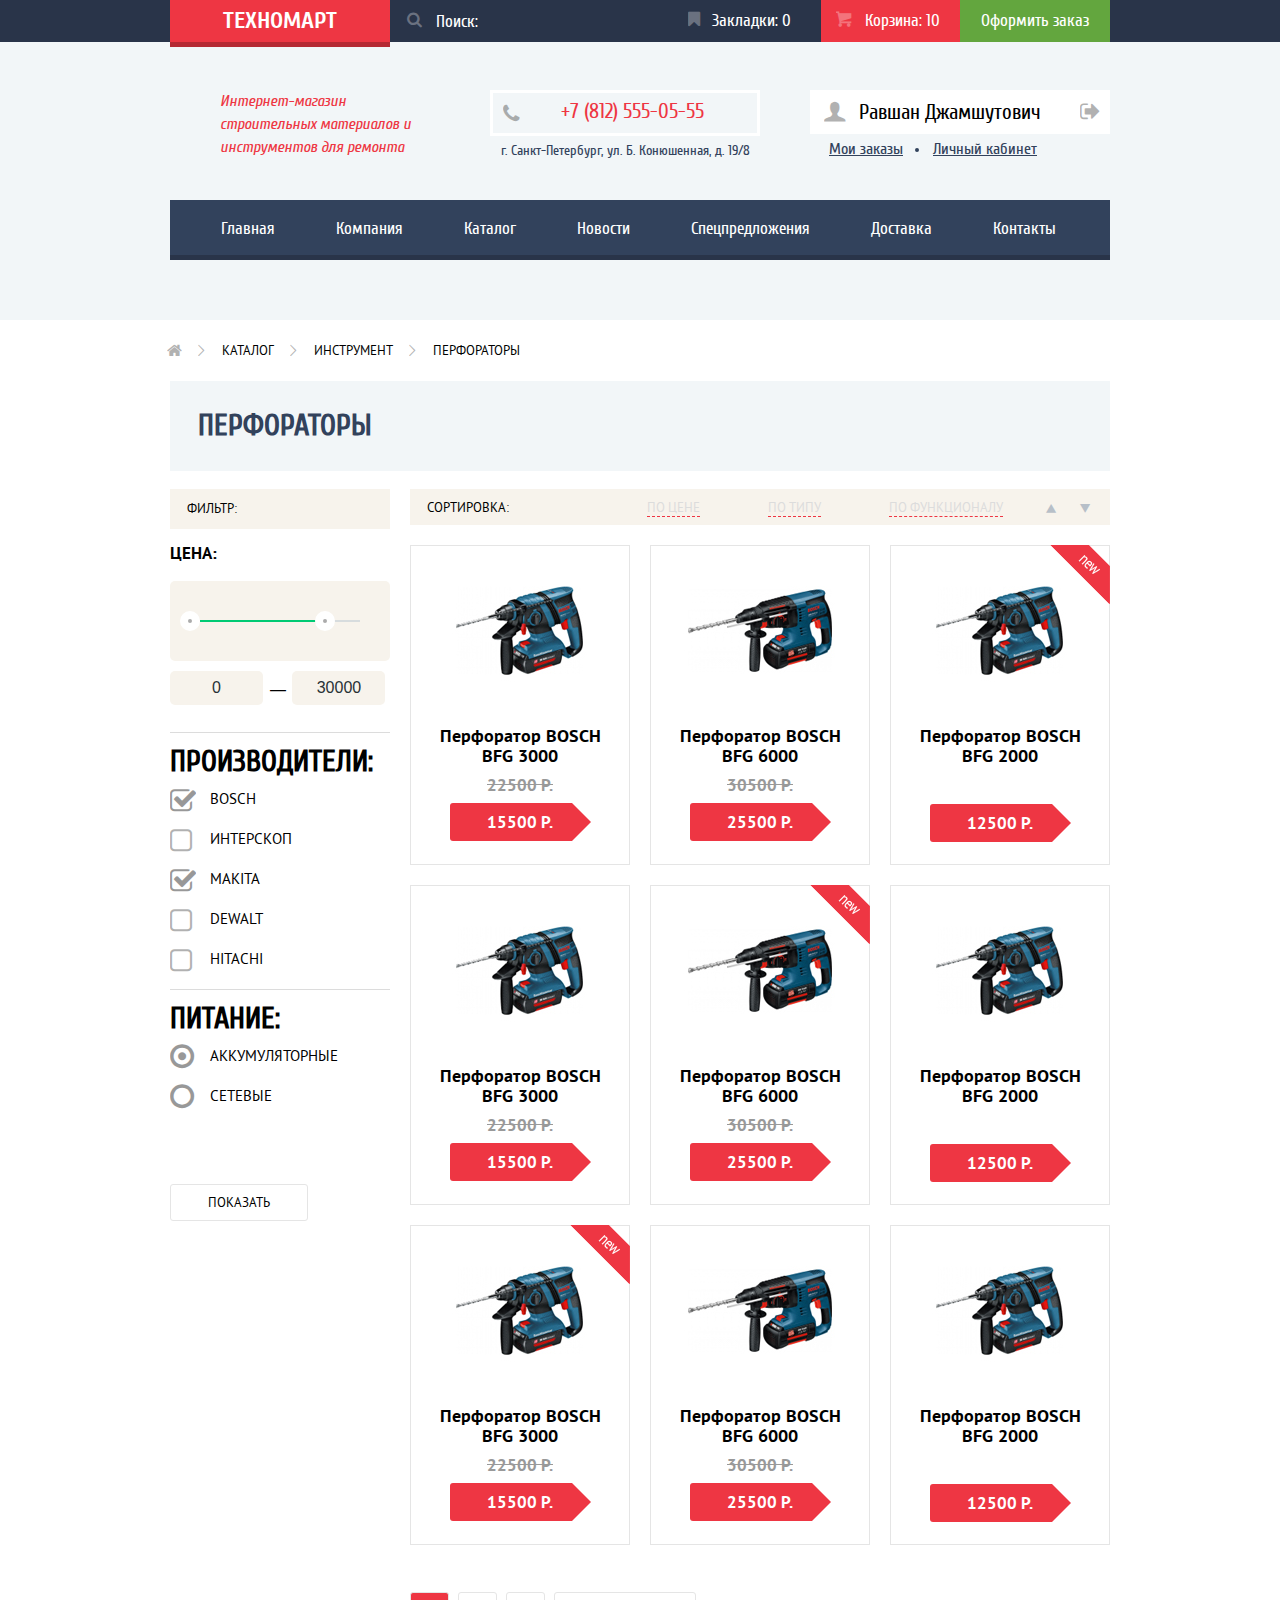
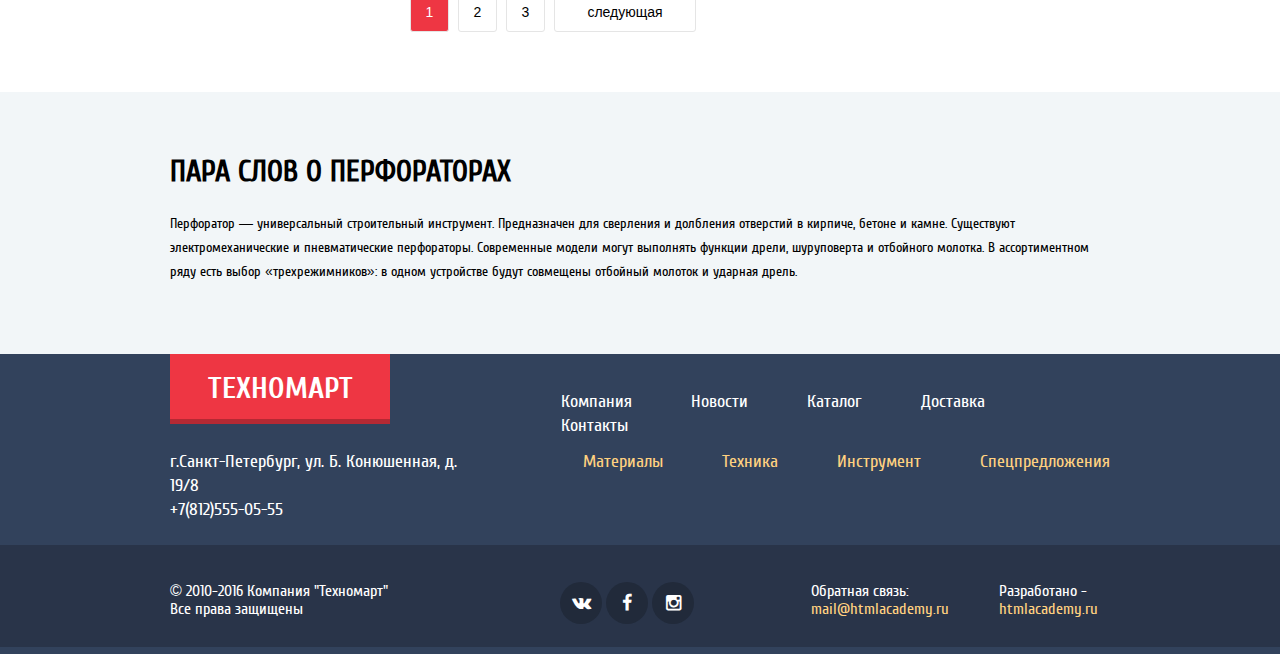
==== commit 2fabe83f: "pravki" ====
--- a/catalog.html
+++ b/catalog.html
@@ -326,6 +326,6 @@
         <a class="button-2 close" href="#">продолжить покупки</a>
     </div>
 </div>
-<script src="js/popup-cart.min.js"></script>
+<script src="js/script.js"></script>
 </body>
 </html>--- a/css/style.css
+++ b/css/style.css
@@ -328,7 +328,7 @@
 
 .header-top-nav {
     float: right;
-    width: 454px;
+    min-width: 437px;
     font-size: 0;
     font-family: "Cuprum Regular", "Arial", sans-serif;
     line-height: 18px;
@@ -677,6 +677,7 @@
     font-size: 0;
     margin-top: 22px;
     margin-left: -28px;
+    margin-bottom: 21px;
 }
 
 .home-page {
@@ -767,6 +768,13 @@
     margin: 0;
     padding: 0;
     margin-bottom: 13px;
+}
+
+h2{
+    font-family: "Cuprum Regular", "Arial", sans-serif;
+    font-size: 30px;
+    line-height: 24px;
+    text-transform: uppercase;
 }
 
 .range-filter {
@@ -1819,6 +1827,7 @@
 section.info-tehnomart {
     margin-bottom: 98px;
     margin-top: 47px;
+    position: relative;
 }
 
 .info-company {
@@ -1976,7 +1985,7 @@
 .footer-top-navigation li {
     display: inline-block;
     vertical-align: top;
-    margin-right: 43px;
+    margin-right: 59px;
 }
 
 .footer-top-navigation a {
@@ -1996,7 +2005,7 @@
 }
 
 .footer-top-navigation ul:first-child {
-    padding-left: 137px;
+    padding-left: 151px;
     margin-top: 36px;
 }
 
@@ -2012,8 +2021,7 @@
 
 .footer-center {
     background-color: #32425c;
-    min-height: 100px;
-    padding-top: 30px;
+    min-height: 95px;
 }
 
 .footer-center-contacts {
@@ -2041,6 +2049,11 @@
 .footer-center-navigation li {
     display: inline-block;
     vertical-align: top;
+    margin-right: 59px;
+}
+
+.footer-center-navigation li:last-child{
+    margin-right: 0;
 }
 
 .footer-center-navigation a {
@@ -2051,7 +2064,7 @@
 }
 
 .footer-center-navigation ul:first-child {
-    padding-left: 12px;
+    padding-left: 33px;
     margin: 0;
     text-align: left;
 }
@@ -2064,8 +2077,7 @@
 .footer-bottom {
     background-color: #293449;
     min-height: 65px;
-    padding-top: 40px;
-
+    padding-top: 37px;
 }
 
 .footer-bottom-info {
@@ -2080,14 +2092,13 @@
     float: left;
     width: 150px;
     text-align: center;
-    margin-left: 110px;
+    margin-left: 142px;
 }
 
 .social-btn {
     display: inline-block;
     width: 40px;
     height: 40px;
-    margin: 0 2px;
     vertical-align: top;
     border: 1px solid transparent;
     border-radius: 50%;
@@ -2136,12 +2147,12 @@
     color: #ffffff;
     float: right;
     width: 160px;
-    margin-right: 40px;
+    margin-right: 28px;
 }
 
 .footer-bottom-develop {
     float: right;
-    width: 140px;
+    width: 111px;
     color: #ffffff;
 }
 
@@ -2179,10 +2190,8 @@
     width: 940px;
     height: 450px;
     background: #e9e5dc url("../img/big-map.jpg");
-    top: 50%;
-    left: 50%;
-    margin-top: 1675px;
-    margin-left: -470px;
+    left: 0;
+    top: -10px;
     box-shadow: 0 0 20px rgba(0, 0, 0, 0.4);
     position: absolute;
     display: none;
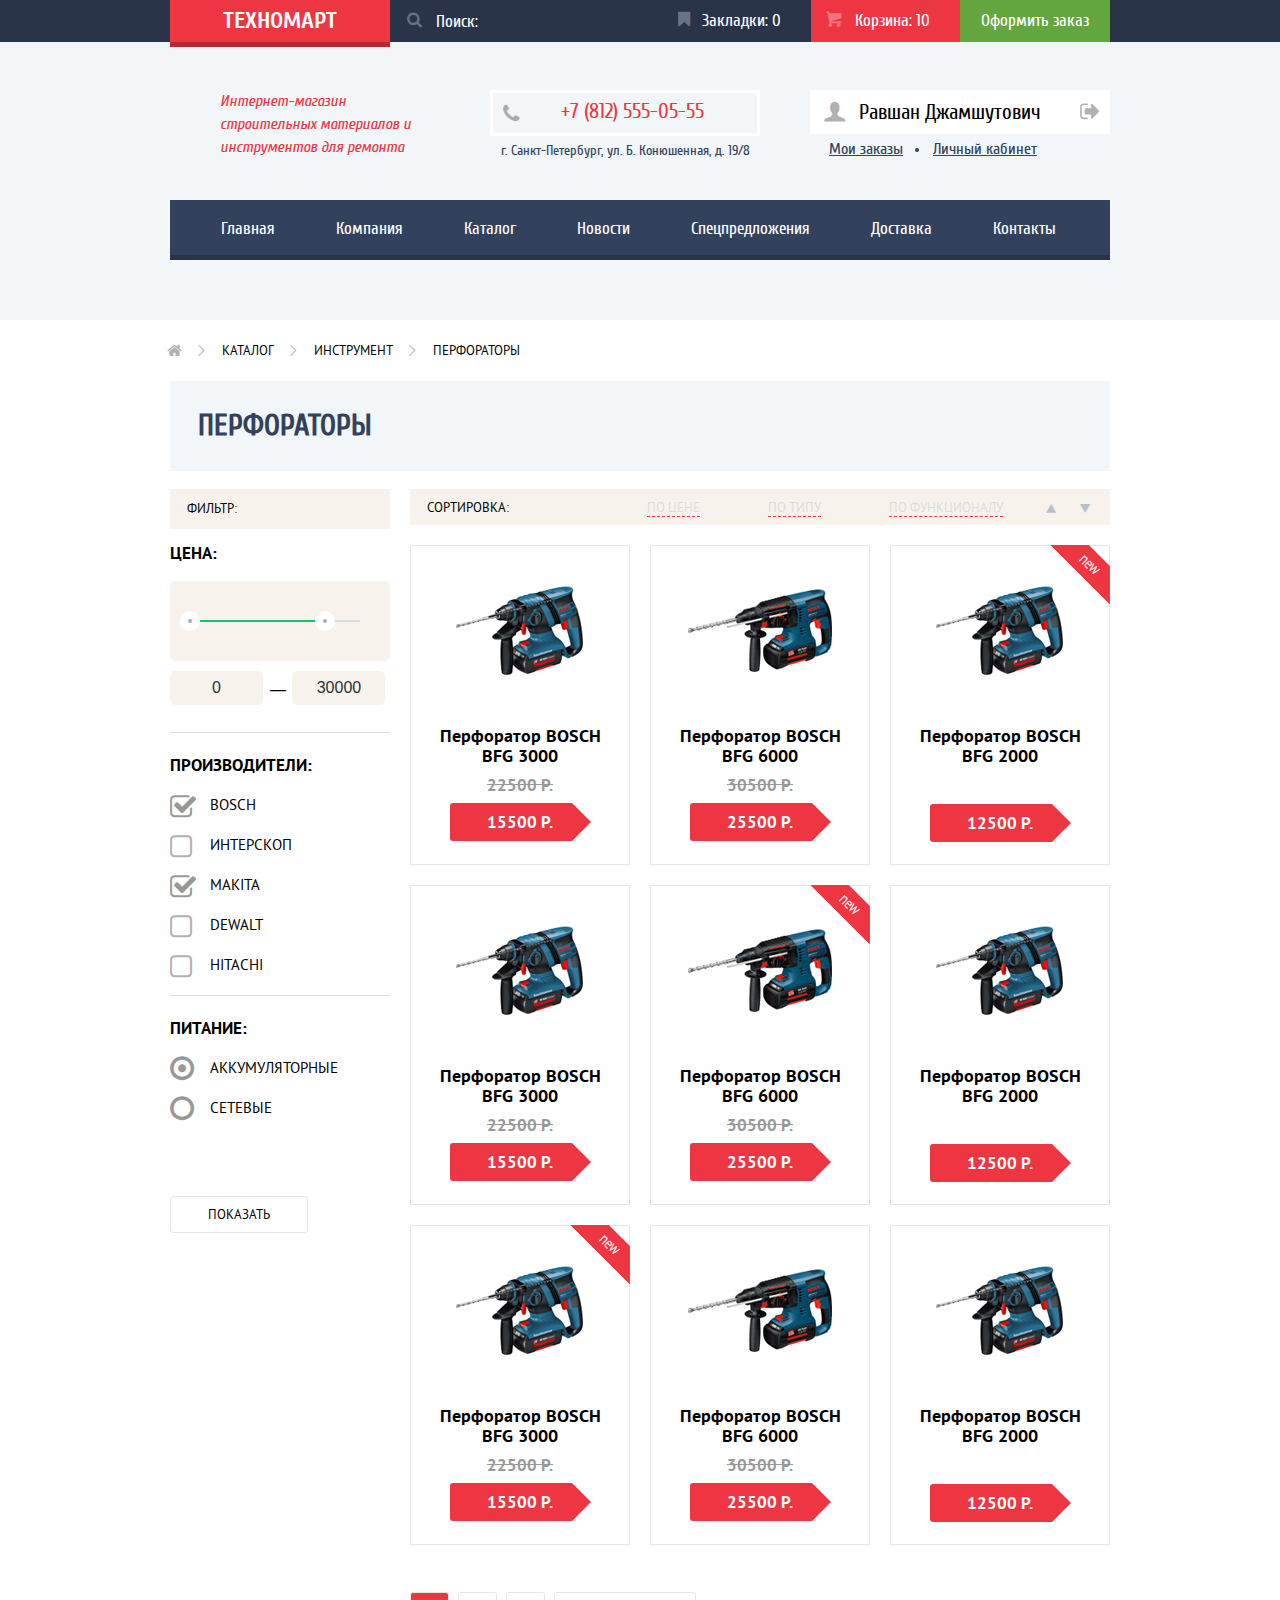
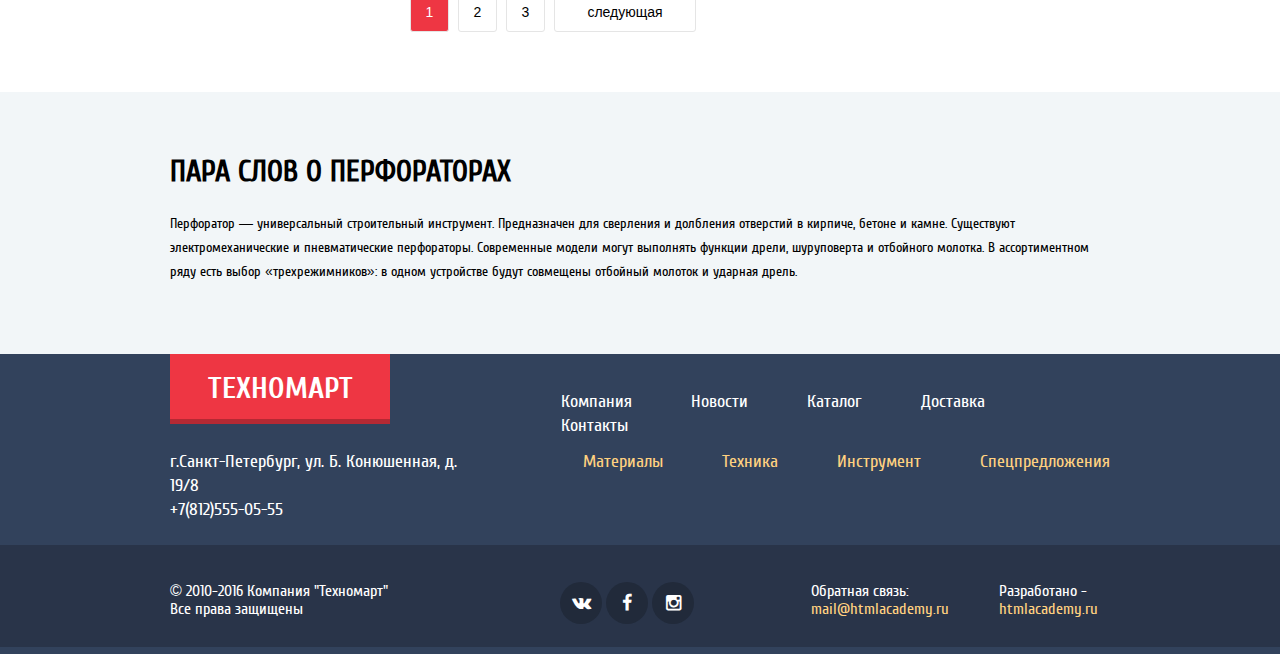
==== commit f73a9f2f: "itogovoe" ====
--- a/catalog.html
+++ b/catalog.html
@@ -4,7 +4,7 @@
     <meta charset="UTF-8">
     <title>перфораторы</title>
     <link href="css/normalize.min.css" rel="stylesheet">
-    <link href="css/style.css" rel="stylesheet">
+    <link href="css/style.min.css" rel="stylesheet">
 </head>
 <body>
 <header class="main-header">
@@ -326,6 +326,6 @@
         <a class="button-2 close" href="#">продолжить покупки</a>
     </div>
 </div>
-<script src="js/script.js"></script>
+<script src="js/script.min.js"></script>
 </body>
 </html>--- a/css/style.min.css
+++ b/css/style.min.css
@@ -0,0 +1 @@
+@font-face{font-family:"Cuprum Regular";src:url("../fonts/cuprum.woff")}@font-face{font-family:"Cuprum Bold";src:url("../fonts/cuprumbold.woff")}@font-face{font-family:"Cuprum Bold Italic";src:url("../fonts/cuprumbolditalic.woff")}@font-face{font-family:"Cuprum Italic";src:url("../fonts/cuprumitalic.woff")}@font-face{font-family:"PT Sans Regular";src:url("../fonts/ptsans.woff")}@font-face{font-family:"PT Sans Bold";src:url("../fonts/ptsansbold.woff")}@font-face{font-weight:400;font-style:normal;font-family:"symbols-technomart";src:url("../fonts/symbols-technomart.woff") format("woff"),url("../fonts/symbols-technomart.woff2") format("woff2")}[class*=" icon-"]::before,[class^=icon-]::before{display:inline-block;width:1em;margin-right:.2em;margin-left:.2em;font-weight:400;line-height:1em;font-family:"symbols-technomart";text-align:center;text-transform:none;text-decoration:inherit;font-style:normal;font-variant:normal}.icon-left::before{content:"\3c"}.icon-right::before{content:"\3e"}.icon-basket::before{content:"\62"}.icon-facebook::before{content:"\66"}.icon-twitter::before{content:"\74"}.icon-vk::before{content:"\76"}.icon-up::before{content:"\2c4"}.icon-down::before{content:"\2c5"}.icon-left-big::before{content:"\2190"}.icon-right-big::before{content:"\2192"}.icon-login::before{content:"\2386"}.icon-logout::before{content:"\241b"}.icon-up-dir::before{content:"\25b2";line-height:18px}.icon-down-dir::before{content:"\25bc";line-height:18px}.icon-circle::before{content:"\25cb"}.icon-circle-dot::before{content:"\25cf"}.icon-star::before{content:"\2605"}.icon-check-off::before{content:"\2610"}.icon-check-on::before{content:"\2611"}.icon-youtube::before{content:"\f39e"}.icon-home::before{content:"🏠"}.icon-user::before{content:"👨"}.icon-phone::before{content:"📞"}.icon-instagramm::before{content:"📷"}.icon-search::before{content:"🔍"}.icon-bookmark::before{content:"🔖"}.icon-search{position:absolute;color:#6a7180;right:207px;bottom:13px}::-webkit-input-placeholder{color:#fff}:-moz-placeholder,::-moz-placeholder{color:#fff}:-ms-input-placeholder{color:#fff}.header-top-search:hover .icon-search{color:#fff}.header-top-search input[type=search]:hover{background-color:#212a3a}.header-top-search input[type=search]:focus+span{color:#ee3643}.icon-down-dir,.icon-up-dir{color:#b7bfc8;font-size:22px}.icon-down-dir:hover,.icon-up-dir:hover{color:#010101}.icon-down-dir:active,.icon-up-dir:active{color:#ee3643}body,html{margin:0;padding:0}body{min-width:980px}a{text-decoration:none}.container{margin:0 auto;width:940px;padding:0 10px}.clearfix::after{content:"";display:table;clear:both}.main-header{min-height:320px;background-color:#f2f6f8;font-family:"Cuprum Regular","Arial",sans-serif}.header-top{background-color:#293449;min-height:42px}.header-top .button-top-logo{float:left;width:220px;background-color:#ee3643;color:#fff;font-family:"Cuprum Bold","Arial",sans-serif;font-size:24px;line-height:24px;text-transform:uppercase;text-align:center;padding-top:9px;padding-bottom:9px;position:relative}.button-top-logo::after{content:"";border-bottom:5px solid #b52933;position:absolute;top:100%;left:0;width:100%}.header-top .button-top-logo:active,.header-top .button-top-logo:hover{background-color:#ca2c37}.header-top-search{float:left;width:243px;height:42px;position:relative}input[type=search]{border:none;background:0 0;outline:none;width:221px;font-size:17px;height:40px;padding-left:46px;font-family:"Cuprum Regular","Arial",sans-serif}.header-top-search input[type=search]:focus{background:#fff}.header-top-search input::-webkit-input-placeholder{color:#fff}.header-top-nav{float:right;min-width:437px;font-size:0;font-family:"Cuprum Regular","Arial",sans-serif;line-height:18px}a.action,a.bookmarks,a.cart{font-size:17px;display:inline-block;vertical-align:top;text-align:center;position:relative;color:#fff}a.bookmarks:hover:not(.indicator),a.cart:hover:not(.indicator){background-color:#212a3a}a.bookmarks,a.cart{padding:12px 30px 12px 44px}.header-top-nav a:active span{opacity:.5}a.bookmarks::before{content:"\1f516";position:absolute;bottom:13px;left:20px;display:block;font-family:symbols-technomart;color:#fff;opacity:.3}a.bookmarks:hover::before,a.cart:hover::before{opacity:1}a.bookmarks:active::before,a.cart:active::before{opacity:.3}a.cart::before{content:"\62";position:absolute;bottom:13px;left:15px;display:block;font-family:symbols-technomart;color:#fff;opacity:.3}.indicator{background:#ee3643}.indicator:hover{background-color:#ca2c37}a.action{background-color:#63a63e;padding:12px 21px}a.action:hover{background-color:#5fbb2d}.action:active{opacity:.9}.header-center{min-height:90px;padding-top:48px;padding-bottom:20px}.header-center-about{float:left;width:200px;color:#ee3643;font-family:"Cuprum Italic","Arial",sans-serif;text-align:left;margin-left:50px;margin-right:70px;font-size:16px;line-height:23px}.header-center-about p{margin:0}.header-center-contacts{float:left;width:270px}.header-center-contacts .phone{color:#ee3643;font-size:21px;line-height:17px;border:3px solid #fff;position:relative;height:30px;padding-top:10px;padding-left:68px}.header-center-contacts .phone::before{content:"\1f4de";position:absolute;bottom:11px;left:10px;display:block;font-family:"symbols-technomart";color:#000;opacity:.3}.header-center-contacts .address{color:#32425c;font-size:14px;line-height:30px;text-align:center}.header-center-userblock{float:right;width:300px}.header-center-userblock--margin{margin-top:15px}a.login{background-color:#fff;position:relative;padding:12px 25px 12px 50px;font-size:21px;line-height:18px;color:#000;margin-right:6px;margin-left:15px;display:inline-block;vertical-align:top}a.login::before{content:"\2386";position:absolute;bottom:13px;left:20px;display:block;font-family:symbols-technomart;color:#000;opacity:.3}a.login:hover{color:#ee3643}a.login:hover::before{opacity:1}a.login:active::before{opacity:.3}a.registration{background-color:#fff;padding:12px 25px;font-size:21px;line-height:18px;color:#000;display:inline-block;vertical-align:top}a.registration:hover{color:#ee3643}a.login:active,a.offers:active,a.personal-account:active,a.registration:active{color:#c5c5c5}a.user{color:#000;font-size:21px;line-height:18px;vertical-align:top;padding:13px 22px 13px 2px;background-color:#fff;display:block;text-align:center;margin-top:-15px;position:relative}a.user::before{content:"\1f468";position:absolute;bottom:13px;left:14px;display:block;font-family:"symbols-technomart";color:#000;opacity:.3}a.user:hover::before{opacity:1;color:#32425c}.offers:active,.personal-account:active,.user:active span,a.user:active::before{opacity:.3}.user-block{position:relative}.user-out{font-size:0;display:block}a.user-out::after{content:"\241b";position:absolute;bottom:11px;right:10px;display:block;font-family:"symbols-technomart";color:#000;opacity:.3;font-size:22px}a.user-out:hover::after{color:#32425c;opacity:1}a.user-out:active::after{color:#000;opacity:.3}.offers,.personal-account{color:#32425c;font-size:16px;line-height:31px;text-decoration:underline;margin-left:19px;padding-right:7px}a.offers:hover,a.personal-account:hover{color:#ee3643}.personal-account{position:relative}.personal-account::before{content:"";border:2px solid #32425c;border-radius:50%;position:absolute;top:8px;left:-18px}.header-navigation{border-bottom:5px solid #293449;font-size:0;min-height:55px}.header-navigation ul{margin:0;background-color:#32425c;text-align:center;font-size:0}.header-navigation li{display:inline-block;vertical-align:top}.header-navigation a{font-size:17px;line-height:17px;color:#fff;display:block;padding:20px 32px 18px 29px}.header-navigation a:hover{background-color:#293449}.header-navigation a:active{background-color:#1d2739;color:rgba(255,255,255,.51)}.header-navigation ul:first-child{padding-left:0}.breadcrumbs{font-size:0;margin-top:22px;margin-left:-28px;margin-bottom:21px}.home-page{position:relative}.breadcrumbs a::before,.home-page::before{position:absolute;bottom:0;display:block;font-family:"symbols-technomart";color:#000;opacity:.3}.home-page::before{font-size:16px;content:"\1f3e0";right:0}.breadcrumbs a::before{content:"\3e";right:18px}.breadcrumbs a,.breadcrumbs li{font-size:13px;color:#000;line-height:18px;font-family:"PT Sans Regular","Arial",sans-serif;text-transform:uppercase}.breadcrumbs li{display:inline-block;vertical-align:top;position:relative}.breadcrumbs a{margin-right:40px;font-weight:400}.header{padding:30px 0 30px 28px;margin-bottom:18px;background-color:#f2f6f8}.header h1{font-family:"Cuprum Regular","Arial",sans-serif;line-height:30px;font-size:30px;text-transform:uppercase;color:#32425c;margin:0;padding:0}.conteiner-left{width:220px;float:left}.filters{font-family:"PT Sans Regular","Arial",sans-serif;font-size:13px;line-height:18px;background-color:#f7f3ec;padding:11px 0 11px 17px;min-width:198px;margin-bottom:9px}.filter-header h2,.filters,h2{text-transform:uppercase}.filter-header h2{padding:0;margin:0 0 13px;font-family:"PT Sans Bold","Arial",sans-serif;font-size:17px;line-height:30px}h2{font-family:"Cuprum Regular","Arial",sans-serif;font-size:30px;line-height:24px}.range-filter{width:220px;margin-bottom:27px}.range-controls{position:relative;height:80px;margin-bottom:10px;padding:0 30px;border-radius:5px;overflow:hidden;background-color:#f7f3ec}.scale{margin-top:39px;height:2px;background-color:#d7dcde}.bar{height:2px;background:#00ca74;width:130px}.toggle{position:absolute;top:30px;width:4px;height:4px;border:8px solid #fff;background:#ababab;cursor:pointer;border-radius:50%}.min-toggle{left:10px}.max-toggle{left:145px}.price-controls input{width:55px;padding:8px 19px;border:none;background:#f7f3ec;font-size:16px;font-family:"Tahoma",sans-serif;text-align:center;color:#283136;border-radius:5px;outline:none}.price-controls{position:relative}.price-controls::after{content:"—";position:absolute;left:100px;top:10px}input.min-price{margin-right:25px}.filter-checkbox label,.filter-radio label{font-family:PT Sans Regular,"Arial",sans-serif;font-size:15px;line-height:20px;text-transform:uppercase;padding-left:40px}.filter-checkbox label:hover,.filter-radio label:hover{cursor:pointer}.filter-checkbox input[type=checkbox],.filter-radio input[type=radio]{display:none}.filter-checkbox input[type=checkbox]+label,.filter-radio input[type=radio]+label{position:relative}.filter-checkbox input[type=checkbox]+label::before{content:"\2610";display:block;position:absolute;top:2px;left:0;font-size:28px;opacity:.3;font-family:"symbols-technomart"}.filter-checkbox input[type=checkbox]:checked+label::before{content:"\2611";display:block;position:absolute;top:2px;left:0;font-size:28px;opacity:.4;font-family:"symbols-technomart"}.filter-checkbox input[type=checkbox]:checked:disabled+label::before,.filter-checkbox input[type=checkbox]:disabled+label::before,.filter-radio input[type=radio]:checked:disabled+label::before,.filter-radio input[type=radio]:disabled+label::before,input:disabled+label,input:disabled+label:hover{opacity:.3;cursor:default}.filter-radio input[type=radio]:checked+label::before{content:"\25cf";display:block;position:absolute;top:0;left:0;font-size:28px;opacity:.4;font-family:"symbols-technomart"}.filter-radio input[type=radio]+label::before{content:"\25cb";display:block;position:absolute;top:0;left:0;font-size:28px;opacity:.4;font-family:"symbols-technomart"}.filter-manufacturers{border-bottom:1px solid #dcdcdc;border-top:1px solid #dcdcdc}.filter-checkbox,.filter-radio{margin-bottom:20px}.filter-power{margin-bottom:87px}a.button{border:1px solid #e5e5e5;padding:7px 30px;font-family:PT Sans Regular,"Arial",sans-serif;font-size:15px;line-height:18px;color:#000;text-transform:uppercase;border-radius:3px}.button.submit{font-size:13px;padding:9px 37px}a.button.submit:active,a.button.submit:hover{border:1px solid #bdc6ca;background-color:#fff}a.button.submit:active{border:1px solid #ee3643}.conteiner-right{float:right;width:700px}.sort-navigation,.sort-navigation li{background-color:#f7f3ec;vertical-align:top}.sort-navigation{font-family:PT Sans Regular,"Arial",sans-serif;font-size:13px;line-height:18px;text-transform:uppercase;text-align:left;padding:10px 0 4px 17px}.sort-navigation ul{padding:0;margin:0}.sort-navigation li{display:inline-block;padding-right:65px}.sort-navigation li:first-child{padding-right:135px}.sort li:nth-child(4){padding-right:30px}.sort li:nth-child(5),.sort li:nth-child(6){padding-right:0}a.sort-function,a.sort-price,a.sort-type{color:#dcdcdc;border-bottom:1px dashed #ee3643}a.sort-function:hover,a.sort-price:hover,a.sort-type:hover{color:#000;border-bottom:1px solid #ee3643}.sort-navigation a:active{border:none;color:#ee3643}.paginator{font-size:0;vertical-align:top;margin-top:47px;margin-bottom:60px;padding-left:0}.paginator a{text-decoration:none;display:block;font-size:14px;line-height:24px;border:1px solid #e5e5e5;border-radius:3px;width:37px;min-height:24px;text-align:center;padding:7px 0;color:#000}.paginator li a:active:not(.active){border:1px solid #ee3643;border-radius:3px}.paginator a.active{color:#fff;background-color:#ee3643;cursor:default}.paginator a:hover:not(.active){border:1px solid #bdc6ca}.paginator li{list-style:none;display:inline-block;margin-right:9px;vertical-align:top}.paginator-item-next a{width:140px}section.info{background-color:#f2f6f8}.info p,h3{font-family:"Cuprum Regular","Arial",sans-serif;margin:0}h3{text-transform:uppercase;color:#000;padding-top:65px;line-height:30px;font-size:30px;padding-bottom:25px}.info p{text-align:left;line-height:24px;padding-bottom:70px;font-size:14px}section.promo{padding-top:60px}.promo-item{width:300px;height:123px;margin-bottom:20px;position:relative}.promo-btn,.promo-name{color:#fff;display:block}.promo-name{padding-top:20px;padding-left:20px;margin-bottom:13px;font-family:"Cuprum Bold","Arial",sans-serif;font-size:24px;line-height:30px}.promo-btn{font-family:"Cuprum Regular","Arial",sans-serif;font-size:14px;line-height:18px;padding:10px;text-align:center;background-color:rgba(74,74,74,.2);width:114px;border-radius:3px;margin-left:25px;text-transform:uppercase}.promo-btn:hover{background-color:rgba(74,74,74,.3)}.promo-btn:active{background-color:rgba(74,74,74,.4)}.promo-item-materials{float:left;background-color:#f6b22d;margin-right:20px}.promo-item-materials::after{content:"";position:absolute;top:30px;right:45px;background:url("../img/sprite.png") 0 -135px no-repeat;width:44px;height:65px}.promo-item-tools{float:left;background-color:#4aafde}.promo-item-tools::after{content:"";position:absolute;top:32px;right:27px;background:url("../img/sprite.png") 0 -262px no-repeat;width:75px;height:61px}.promo-item-tech{float:right;background-color:#cc79d1}.promo-item-tech::after{content:"";position:absolute;top:30px;right:32px;background:url("../img/sprite.png") 0 -200px no-repeat;width:78px;height:62px}.promo-bottom{margin-bottom:35px}.slider2{background-color:#f2f6f8;padding-bottom:30px}.slider{position:relative;width:940px;min-height:317px;margin:0 auto;font-family:"Cuprum Regular","Arial",sans-serif;overflow:hidden}.slider input[type=radio]{display:none}.slider-nav{font-size:0;text-align:center;width:240px;height:185px;float:left;padding:60px 0 40px;position:relative}.slider-nav label{vertical-align:top;cursor:pointer;color:#fff;background-color:#32425c;font-family:"Cuprum Bold","Arial",sans-serif;font-size:21px;line-height:30px;display:block;border-bottom:1px solid #293449;border-top:1px solid #405069;padding-top:15px;padding-bottom:15px;text-align:left;padding-left:20px}.slider-nav label:hover{background-color:#293449}.slider-nav label.active{background-color:#fff;color:#32425c}.slider-nav::after{content:"";position:absolute;top:0;right:-1px;background:url("../img/separator.png") 0 0 no-repeat;width:10px;height:272px;display:block}.slide{float:right;width:670px;min-height:310px}.slide-text{width:275px;padding-left:50px;font-size:13px;line-height:24px;font-family:"PT Sans Regular","Arial",sans-serif}.slides-title{font-family:"Cuprum Regular","Arial",sans-serif;font-size:36px;line-height:24px;margin:67px 0 31px;color:#32425c}.slide p{line-height:23px}.slide:nth-child(1){background:url("../img/layer131.png") 100% 86px no-repeat}.slide:nth-child(2){background:url("../img/layer130.png") 100% 86px no-repeat}.slide:nth-child(3){background:url("../img/layer119.png") 100% 86px no-repeat}.slide{display:none}#btn1:checked~.slider-slides .slide:nth-child(1),#btn2:checked~.slider-slides .slide:nth-child(2),#btn3:checked~.slider-slides .slide:nth-child(3){display:block}#btn1:checked~.slider-nav label[for=btn1],#btn2:checked~.slider-nav label[for=btn2],#btn3:checked~.slider-nav label[for=btn3]{background:#fff;color:#32425c;border-bottom:1px solid #fff;border-top:1px solid #fff}.promo-slider{float:left;position:relative;width:620px;overflow:hidden;min-height:270px}.promo-slide{position:absolute;top:0;left:0;width:100%;height:270px}.promo-slider-arrows{color:#fff;font-size:45px}.promo-slider-arrows .icon-left{position:absolute;left:10px;top:110px;cursor:pointer;z-index:10}.promo-slider-arrows .icon-right{position:absolute;right:10px;top:110px;cursor:pointer;z-index:10}.promo-slider input[type=radio]{display:none}.promo-slider-controls{position:absolute;bottom:30px;left:50%;z-index:10;width:200px;margin-left:-100px;text-align:center}.promo-slider-controls label{display:inline-block;width:4px;height:4px;margin:0 3px;vertical-align:top;background:#fff;border:3px solid #fff;border-radius:50%;cursor:pointer}.promo-info{width:245px;padding-left:25px;padding-top:25px;position:absolute;top:0;left:0}.promo-info span{font-family:"Cuprum Bold","Arial",sans-serif;font-size:36px;line-height:30px;color:#fff;text-transform:uppercase}.promo-info div{font-family:"PT Sans Regular","Arial",sans-serif;font-size:18px;line-height:24px;color:#fff;padding-top:5px}a.button-catalog{color:#fff;background-color:#ee3643;border:none;font-family:"Cuprum Regular","Arial",sans-serif;font-size:14px;line-height:18px;border-radius:3px;text-align:center;padding-top:11px;padding-bottom:11px;margin-top:120px;width:130px;display:block}a.button:hover{background-color:#ca2c37}a.button:active{background-color:#ba2732}#btn-1:checked~.promo-slides .promo-slide:nth-child(1){left:0}#btn-1:checked~.promo-slides .promo-slide:nth-child(2){left:880px}#btn-2:checked~.promo-slides .promo-slide:nth-child(1){left:-880px}#btn-2:checked~.promo-slides .promo-slide:nth-child(2){left:0}#btn-1:checked~.promo-slider-controls label[for=btn-1],#btn-2:checked~.promo-slider-controls label[for=btn-2]{background:#ba2732}.promo-items{float:right;width:300px}.promo-item-sale{background-color:#85d179}.promo-item-sale::after{content:"";position:absolute;top:26px;right:43px;background:url("../img/sprite.png") 0 0 no-repeat;width:59px;height:72px}.promo-item-delivery{background-color:#f6b22d}.promo-item-delivery::after{content:"";position:absolute;top:33px;right:31px;background:url("../img/sprite.png") 0 -72px no-repeat;width:78px;height:63px}.popular-title{background-color:#f7f3ec;min-height:90px}a.button-popular,h1{font-family:"Cuprum Regular","Arial",sans-serif}h1{text-transform:uppercase;font-size:30px;line-height:30px;color:#32425c}.popular-title h1{max-width:545px;float:left;margin-left:25px;font-weight:400;padding-top:6px}a.button-popular{color:#fff;background-color:#ee3643;border:none;float:right;width:192px;margin-top:25px;margin-right:25px;text-align:center;font-size:14px;line-height:18px;border-radius:3px;cursor:pointer;padding-bottom:10px;padding-top:10px}.items{font-size:0;margin:0 0 20px}.item{display:inline-block;width:218px;min-height:318px;background-color:#fff;vertical-align:top;border:1px solid #e5e5e5;margin-right:20px;margin-top:20px;position:relative;text-align:center}.item .actions{display:none}.item:hover .actions{display:block}.filter-items h2{margin:17px 0 15px;padding:0;font-family:"PT Sans Bold","Arial",sans-serif;font-size:17px;line-height:30px;text-transform:uppercase}.popular-items{font-size:0;margin:0 0 20px}.item:nth-child(3n),.popular-item:last-child{margin-right:0}.popular-item{display:inline-block;width:218px;min-height:318px;background-color:#fff;vertical-align:top;border:1px solid #e5e5e5;margin-right:20px;margin-top:16px;position:relative;text-align:center}.item:hover{border:1px solid #fff;box-shadow:0 5px 25px 0 rgba(41,52,73,.5)}.new::before{position:absolute;top:0;right:0;z-index:10;width:60px;height:60px;content:"";background:url("../img/new-flag.png") no-repeat 0 0}.item.new::before,.popular-item.new::before{top:-1px;right:-1px}.popular-item:hover{border:1px solid #fff;box-shadow:0 5px 25px 0 rgba(41,52,73,.5)}.item-price-last,.item-price-new,.item-title{font-weight:700;font-family:"PT Sans Bold","Arial",sans-serif}.item-title{color:#000;text-align:center;padding:0 25px;margin-bottom:10px;position:relative;display:inline-block;vertical-align:top;margin-top:10px;font-size:18px;line-height:20px}.nosale .item-title{margin-bottom:38px}.item-title span{text-transform:uppercase}.item-price-last,.item-price-new{font-size:17px;line-height:18px}.item-price-last{text-decoration:line-through;text-align:center;margin-bottom:7px;min-height:20px;color:#999}.item-price-new{color:#fff;position:relative;width:80px;margin:0 auto 20px;padding:10px 30px;border-radius:3px;background:#ee3643}.item-price-new:after{position:absolute;top:0;right:-20px;width:0;height:0;content:"";border:19px solid #fff;border-left-color:#ee3643}.item-image{display:block;text-align:center;overflow:hidden}.actions{position:absolute;top:0;left:0;width:218px;height:88px;padding:40px 0;background-color:#fff}.actions .buy{width:135px;padding:10px 0;color:#fff}.actions .bookmark,.actions .buy{font-family:"Cuprum Regular","Arial",sans-serif;font-size:14px;display:block;margin:0 auto 7px;text-decoration:none;text-transform:uppercase;border-radius:3px;background-color:#63a63e}.actions .buy{box-shadow:inset 0 -3px 0 #518534;position:relative}.actions .buy:hover{background-color:#5fbb2d}a.buy:hover::before{color:#fff;opacity:1}a.buy:active::before{color:#fff;opacity:1}.actions .buy:active{background-color:#518534}.actions .bookmark{width:129px;padding:7px 0;color:#63a63e;border:3px solid #63a63e;background-color:#fff}.actions .bookmark:hover{border:3px solid #32425c}.actions .bookmark:active{border:3px solid #c1c6ce;color:#c1c6ce}.popular-item .actions{display:none}.popular-item:hover .actions{display:block}.actions .buy::before{content:"\62";position:absolute;bottom:11px;left:15px;display:block;font-family:"symbols-technomart";text-transform:none;color:#fff;opacity:.3}.popular-manufacturers{font-size:0;margin:0 0 88px}.popular-manufacturers a{display:inline-block;width:217px;height:141px;vertical-align:top;border:1px solid #e5e5e5;margin-right:21px;margin-top:18px;line-height:145px;text-align:center}.popular-manufacturers img{vertical-align:middle}.popular-manufacturers a:nth-child(4n){margin-right:0}.popular-manufacturers a:hover{border:1px solid #fff;box-shadow:0 5px 25px 0 rgba(41,52,73,.5)}.popular-manufacturers a:active{border:1px solid #fff;box-shadow:0 5px 25px 0 rgba(41,52,73,.3);opacity:.3}.service{width:440px;padding-top:43px}.service h2{font-family:"Cuprum Regular","Arial",sans-serif;font-size:30px;line-height:24px}.info-company p,.service p{font-family:"PT Sans Regular","Arial",sans-serif;font-size:13px;line-height:24px}.service p{margin:0;padding:6px 0}section.info-tehnomart{margin-bottom:85px;margin-top:58px;position:relative}.info-company{float:left;width:570px}.info-company h2{font-family:"Cuprum Regular","Arial",sans-serif;font-size:30px;margin-bottom:28px}.info-company p{padding-bottom:10px}.info-contacts p{font-size:13px;width:180px}.info-company ul{margin:0 0 38px;padding:0 0 0 36px}.info-company li{font-family:"Cuprum Regular","Arial",sans-serif;list-style:none;margin-bottom:17px;font-weight:700;font-size:18px;position:relative}.info-company li::before{content:"";background:url("../img/red-dash.png") 0 0 no-repeat;position:absolute;top:10px;left:-36px;display:block;width:25px;height:2px}a.button-1{color:#fff;background-color:#ee3643;font-family:"Cuprum Regular","Arial",sans-serif;font-size:14px;line-height:18px;border-radius:5px;padding:10px 40px;text-transform:uppercase;text-align:center;display:block;width:140px}a.button-1:hover{background-color:#ca2c37}a.button-1:active{background-color:#ba2732}a.button-2{color:#fff;background-color:#ee3643;font-family:"Cuprum Regular","Arial",sans-serif;font-size:14px;line-height:18px;border-radius:5px;padding:10px 60px;text-transform:uppercase;text-align:center;display:block}a.button-2:hover{background-color:#ca2c37}a.button-2:active{background-color:#ba2732}.info-contacts{float:right;width:300px}.info-contacts h2{font-size:30px;margin-bottom:28px}.info-contacts h2,.info-contacts p,.main-footer{font-family:"Cuprum Regular","Arial",sans-serif}.info-contacts p{padding-bottom:10px;line-height:23px}.info-contacts img{padding:0}.main-footer{min-height:300px;background-color:#32425c}.footer-top{background-color:#32425c;min-height:65px}.header-top-logo{float:left;width:220px;background-color:#ee3643;color:#fff;height:45px;font-family:"Cuprum Bold","Arial",sans-serif;font-size:30px;line-height:30px;text-transform:uppercase;text-align:center;padding-top:20px;border-bottom:5px solid #b52933}.footer-top-navigation{float:right;width:700px}.footer-top-navigation ul{margin:0;background-color:#32425c;height:60px;font-size:0;text-align:left}.footer-top-navigation li{display:inline-block;vertical-align:top;margin-right:59px}.footer-top-navigation a{font-size:18px;line-height:24px;color:#fff;display:block}.footer-center-navigation a:hover,.footer-top-navigation a:hover{text-decoration:underline}.footer-center-navigation a:active,.footer-top-navigation a:active{opacity:.4;text-decoration:none}.footer-top-navigation ul:first-child{padding-left:151px;margin-top:36px}.footer-top-navigation li:last-child,.footer-top-navigation ul:last-child{padding-right:0;margin-right:0}.footer-center{background-color:#32425c;min-height:95px}.footer-center-contacts{float:left;width:320px;font-size:18px;line-height:24px;color:#fff;font-family:"Cuprum Regular","Arial",sans-serif}.footer-center-navigation{float:right;width:560px}.footer-center-navigation ul{margin:0;background-color:#32425c;height:60px;text-align:center;font-size:0}.footer-center-navigation li{display:inline-block;vertical-align:top;margin-right:59px}.footer-center-navigation li:last-child{margin-right:0}.footer-center-navigation a{font-size:18px;line-height:24px;color:#ffd180;display:block}.footer-center-navigation ul:first-child{padding-left:33px;margin:0;text-align:left}.footer-center-navigation ul:last-child{padding-right:0;margin-right:0}.footer-bottom{background-color:#293449;min-height:65px;padding-top:37px}.footer-bottom-info{float:left;width:240px;color:#fff;font-size:16px;line-height:18px}.footer-bottom-social{float:left;width:150px;text-align:center;margin-left:142px}.social-btn{display:inline-block;width:40px;height:40px;vertical-align:top;border:1px solid transparent;border-radius:50%;background-color:#212a3a;position:relative}.social-btn:hover{background-color:#ee3643}.facebook::after,.instagramm::after,.vk::after{content:"\66";position:absolute;bottom:10px;right:15px;display:block;font-family:"symbols-technomart";color:#fff;font-size:18px}.instagramm::after,.vk::after{content:"\1f4f7";right:12px}.vk::after{content:"\76";right:10px}.footer-bottom-mail{color:#fff;float:right;width:160px;margin-right:28px}.footer-bottom-develop{float:right;width:111px;color:#fff}a.cite{color:#ffd180}a.cite:active{color:#ee3643}a.cite:hover:not(:active){text-decoration:underline}.modal-content{width:620px;color:#000;position:fixed;top:413px;left:50%;margin-left:-305px;box-shadow:0 30px 50px rgba(0,0,0,.7);z-index:10;border-top:7px solid red;background:#fff url("../img/green-circle.png") 80px 48px no-repeat;display:none}.modal-content-map{width:940px;height:450px;background:#e9e5dc url("../img/big-map.jpg");left:0;top:-10px;box-shadow:0 0 20px rgba(0,0,0,.4);position:absolute;display:none}.modal-content-index{position:fixed;top:150px;left:50%;width:620px;border-top:7px solid red;margin-left:-306px;color:#000;z-index:10;background-color:#fff;box-shadow:0 30px 50px rgba(0,0,0,.7);display:none}@keyframes bounce{0%{transform:translateY(-2000px)}70%{transform:translateY(30px)}90%{transform:translateY(-10px)}to{transform:translateY(0)}}@keyframes shake{0%,to{transform:translateX(0)}10%,30%,50%,70%,90%{transform:translateX(-10px)}20%,40%,60%,80%{transform:translateX(10px)}}.js-open-map{margin-bottom:47px;display:block}.modal-content-show{display:block;animation:bounce .6s}.modal-error{animation:shake .6s}.modal-content-close{position:absolute;top:5px;right:5px;width:30px;height:30px;font-size:0;background-color:transparent;border:0;outline:0;cursor:pointer}.modal-content-close::after,.modal-content-close::before{content:"";position:absolute;width:25px;height:4px;background-color:red;border-radius:1px;top:12px;left:2px}.modal-content-close::before{transform:rotate(45deg)}.modal-content-close::after{transform:rotate(-45deg)}h2.modal-content-title{font-size:30px;line-height:18px;text-transform:none;margin:0;padding:0;font-family:"Cuprum Regular","Arial",sans-serif}.modal-cart{padding-bottom:69px;padding-top:69px;padding-left:178px}.modal-bottom{background-color:#f1f1f1;padding:35px 80px}.modal-content .modal-bottom{padding-bottom:40px;padding-top:40px}a.close{color:#000;background-color:#fff;margin-left:13px;border:1px solid #fff}a.close,a.order{padding:12px 0;display:inline-block;vertical-align:top;width:220px}a.button-2.close:hover,a.close:hover{background-color:#fff}a.button-2.close:hover{border:1px solid #bdc6ca}a.button-2.close:active{border:1px solid #ee3643;background-color:#fff}.message-item{display:inline-block;vertical-align:top;width:220px}.message-item:first-child{margin-right:20px}.message input{min-width:206px;padding-top:10px;padding-bottom:10px;padding-left:10px;outline:none;font-size:13px;line-height:18px;font-family:"PT Sans Regular","Arial",sans-serif;border:2px solid #dcdcdc;border-radius:3px;margin-bottom:20px}.message label,.modal-bottom input[type=submit]{font-family:"Cuprum Regular","Arial",sans-serif;line-height:18px}.message label{display:block;font-size:18px;margin-bottom:10px}.message textarea{border:2px solid #dcdcdc;border-radius:3px;width:440px;min-height:90px;padding:10px;font-size:13px;line-height:18px;font-family:"PT Sans Regular","Arial",sans-serif;resize:none;outline:none}.modal-top{padding:45px 80px 35px;font-size:0}.modal-bottom input[type=submit]{background-color:#ee3643;color:#fff;font-size:14px;border-radius:3px;border:none;padding:10px 200px;outline:none;text-align:center;text-transform:uppercase;margin-bottom:0}.modal-bottom input[type=submit]:active,.modal-bottom input[type=submit]:hover{background-color:#ba2732}.inner-modal-content,.inner-modal-content-cart{width:620px;color:#000;box-shadow:0 30px 50px rgba(0,0,0,.3);border-top:7px solid red;margin:80px 80px 80px 160px}.inner-modal-content{background-color:#fff}.inner-modal-content-cart:hover,.inner-modal-content:hover{box-shadow:0 30px 50px rgba(0,0,0,.7)}.inner-modal-content-cart{background:#fff url("../img/green-circle.png") 80px 48px no-repeat}.inner-modal-content-map{box-shadow:0 0 20px rgba(0,0,0,.4);margin-top:50px;margin-bottom:80px;width:940px;height:450px}